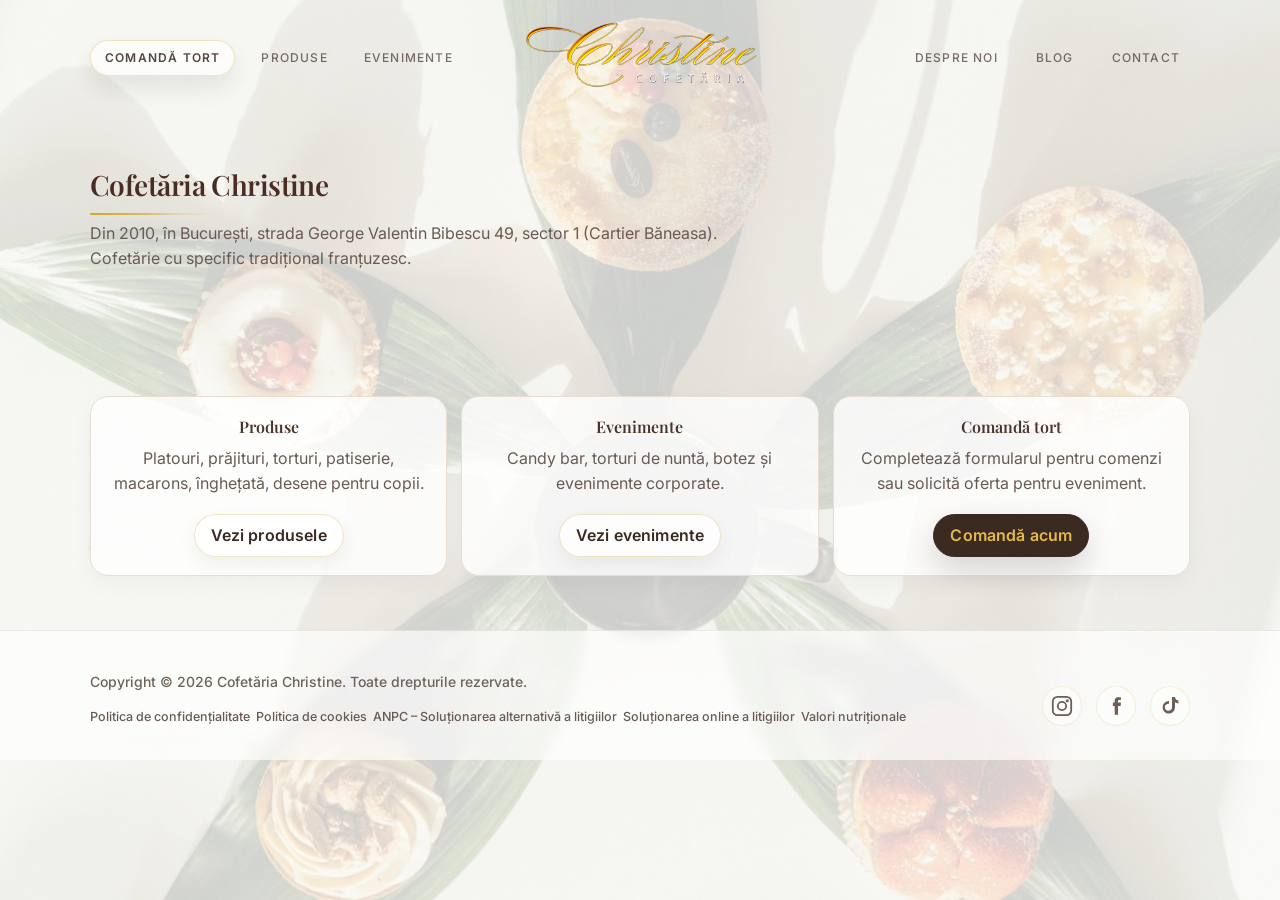
==== index.html @ abd038c8 "Initial commit" ====
<!doctype html>
<html lang="ro">

<head>
  <meta charset="utf-8" />
  <meta name="viewport" content="width=device-width,initial-scale=1" />
  <title>Evenimente — Cofetăria Christine</title>
  <meta name="description"
    content="Candy bar, tort nuntă și tort botez — Cofetăria Christine, București. Degustare, livrare și montaj." />

  <!-- Google Fonts -->
  <link rel="preconnect" href="https://fonts.googleapis.com">
  <link rel="preconnect" href="https://fonts.gstatic.com" crossorigin>
  <link
    href="https://fonts.googleapis.com/css2?family=Inter:wght@300;400;500;600&family=Playfair+Display:wght@500;600;700&display=swap"
    rel="stylesheet">

  <!-- CSS -->
  <link rel="stylesheet" href="style.css" />
  <link rel="stylesheet" href="premium-style.css" />
</head>

<body class="page-home">


  <header class="header">
    <div class="container header__inner header__inner--split">

      <!-- LEFT NAV (acum cu CTA) -->
      <nav class="nav nav--desktop nav--left" aria-label="Navigație principală stânga">
        <a class="nav__link nav__link--cta" href="comanda-tort.html">Comandă tort</a>
        <a class="nav__link" href="produse.html">Produse</a>
        <a class="nav__link" href="evenimente.html">Evenimente</a>
      </nav>

      <!-- LOGO -->
      <a class="brand brand--center" href="index.html" aria-label="Cofetăria Christine">
        <img class="brand__logo" src="assets/img/logo.png" alt="Cofetăria Christine" />
      </a>

      <!-- RIGHT NAV -->
      <nav class="nav nav--desktop nav--right" aria-label="Navigație secundară dreapta">
        <a class="nav__link" href="despre-noi.html">Despre noi</a>
        <a class="nav__link" href="blog.html">Blog</a>
        <a class="nav__link" href="contact.html">Contact</a>
      </nav>

      <!-- Hamburger (mobil) — păstrezi exact ca înainte -->
      <button class="menu-btn" type="button" aria-label="Deschide meniul" aria-controls="mobileMenu"
        aria-expanded="false">
        <span></span><span></span><span></span>
      </button>

    </div>

    <!-- NAV mobil (dropdown) — lasă-l EXACT cum îl ai acum -->
    <nav id="mobileMenu" class="nav-mobile" aria-label="Meniu mobil" hidden>
      <div class="container nav-mobile__inner">
        <a class="nav__link" href="index.html" aria-current="page">Home</a>
        <a class="nav__link" href="despre-noi.html">Despre noi</a>
        <a class="nav__link" href="produse.html">Produse</a>
        <a class="nav__link" href="evenimente.html">Evenimente</a>
        <a class="nav__link" href="blog.html">Blog</a>
        <a class="nav__link" href="contact.html">Contact</a>
        <a class="nav__link nav__link--cta" href="comanda-tort.html">Comandă tort</a>
      </div>
    </nav>
  </header>

  <main>


    <!-- HERO / INTRO -->
    <section class="section hero">
      <div class="container">
        <div class="section__head">
          <h1>Cofetăria Christine</h1>
          <p>
            Din 2010, în București, strada George Valentin Bibescu 49, sector 1 (Cartier Băneasa). <br>
            Cofetărie cu specific tradițional franțuzesc.
          </p>
        </div>
      </div>
    </section>

    <!-- 3 CARDURI PRINCIPALE -->
    <section class="section">
      <div class="container">

        <div class="grid home-cards">


          <!-- PRODUSE -->
          <article class="card" style="text-align:center;">
            <h3>Produse</h3>
            <p>Platouri, prăjituri, torturi, patiserie, macarons, înghețată, desene pentru copii.</p>
            <div class="card__cta">
              <a class="btn btn--ghost" href="produse.html">Vezi produsele</a>
            </div>
          </article>

          <!-- EVENIMENTE -->
          <article class="card" style="text-align:center;">
            <h3>Evenimente</h3>
            <p>Candy bar, torturi de nuntă, botez și evenimente corporate.</p>
            <div class="card__cta">
              <a class="btn btn--ghost" href="evenimente.html">Vezi evenimente</a>
            </div>
          </article>

          <!-- COMANDA TORT -->
          <article class="card" style="text-align:center;">
            <h3>Comandă tort</h3>
            <p>Completează formularul pentru comenzi sau solicită oferta pentru eveniment.</p>
            <div class="card__cta">
              <a class="btn btn--gold" href="comanda-tort.html">Comandă acum</a>

            </div>
          </article>

        </div>

      </div>
    </section>

  </main>


  <!-- FOOTER -->
  <footer class="footer--premium">
    <div class="container">
      <div class="footer__premium-inner">

        <div class="footer__left">
          <div class="footer__copyright">
            Copyright © <span id="year"></span> Cofetăria Christine. Toate drepturile rezervate.
          </div>

          <div class="footer__links">
            <a href="politica-confidentialitate.html">Politica de confidențialitate</a>

            <a href="politica-cookies.html">Politica de cookies</a>

            <a href="https://reclamatiisal.anpc.ro" target="_blank" rel="noopener">
              ANPC – Soluționarea alternativă a litigiilor
            </a>

            <a href="https://consumer-redress.ec.europa.eu/site-relocation_en" target="_blank" rel="noopener">
              Soluționarea online a litigiilor
            </a>

            <a href="https://jurnalnutritional.ro/restaurant/6406daed0e2ca49d1d1c0c90/" target="_blank" rel="noopener">
              Valori nutriționale
            </a>
          </div>
        </div>

        <!-- IMPORTANT: iconițele trebuie să fie AICI, ca frate al footer__left -->
        <div class="footer__right" aria-label="Social media">
          <a href="https://instagram.com/cofetariachristine" target="_blank" rel="noopener" data-tip="Instagram"
            aria-label="Instagram">
            <svg viewBox="0 0 24 24" fill="none" aria-hidden="true">
              <path
                d="M7.5 2.8h9A4.7 4.7 0 0 1 21.2 7.5v9A4.7 4.7 0 0 1 16.5 21.2h-9A4.7 4.7 0 0 1 2.8 16.5v-9A4.7 4.7 0 0 1 7.5 2.8Z"
                stroke="currentColor" stroke-width="1.8" />
              <path d="M12 16.2a4.2 4.2 0 1 0 0-8.4 4.2 4.2 0 0 0 0 8.4Z" stroke="currentColor" stroke-width="1.8" />
              <path d="M17.3 6.7h.01" stroke="currentColor" stroke-width="3" stroke-linecap="round" />
            </svg>
          </a>

          <a href="https://facebook.com/cofetariachristine" target="_blank" rel="noopener" data-tip="Facebook"
            aria-label="Facebook">
            <svg viewBox="0 0 24 24" fill="none" aria-hidden="true">
              <path
                d="M14 8.6V7.1c0-.9.6-1.1 1-1.1h1.9V3.2h-2.6c-2.9 0-3.6 2.2-3.6 3.6v1.8H8.9V12h1.8v8.8H14V12h2.6l.4-3.4H14Z"
                fill="currentColor" />
            </svg>
          </a>

          <a href="https://www.tiktok.com/@cofetaria_christine?_r=1&_t=ZN-942uora95oE" target="_blank" rel="noopener"
            data-tip="TikTok" aria-label="TikTok">
            <svg viewBox="0 0 24 24" fill="none" aria-hidden="true">
              <path
                d="M14 3v10.2a3.6 3.6 0 1 1-3-3.5V7.1a6.2 6.2 0 1 0 6 6.1V8.2c.9.7 2.1 1.2 3.4 1.3V6.6c-1.8-.2-3.2-1.6-3.4-3.6H14Z"
                fill="currentColor" />
            </svg>
          </a>
        </div>

      </div>
    </div>
  </footer>
  </main>

  <script>
    // year
    document.getElementById("year").textContent = new Date().getFullYear();

    // templates
    const templates = {
      default: "",
      aniversare: "Ora ridicării din magazin:\nMesaj pe tort:",
      nunta_botez:
        "Candy bar: da/nu\nTort: da/nu\nLocație:\nNumăr de persoane aproximativ:\nOra de începere:",
      corporate:
        "Doresc să fiu contactat telefonic pentru detaliile comenzii mele corporate sau evenimentului meu corporate.",
    };

    const tipEveniment = document.getElementById("tipEveniment");
    const sectiuneAniversare = document.getElementById("sectiuneAniversare");
    const mesajDetalii = document.getElementById("mesajDetalii");

    const tipTort = document.getElementById("tipTort");
    const nrPersoane = document.getElementById("nrPersoane");
    const platouOneBite = document.getElementById("platouOneBite");

    // inițial (gol)
    mesajDetalii.value = templates.default;

    function setRequiredForAniversare(isOn) {
      tipTort.required = isOn;
      nrPersoane.required = isOn;
      platouOneBite.required = isOn;

      if (!isOn) {
        tipTort.value = "";
        nrPersoane.value = "";
        platouOneBite.value = "";
      }
    }

    tipEveniment.addEventListener("change", function () {
      const val = this.value;

      // reset
      sectiuneAniversare.style.display = "none";
      setRequiredForAniversare(false);

      if (val === "Aniversare") {
        sectiuneAniversare.style.display = "block";
        setRequiredForAniversare(true);
        mesajDetalii.value = templates.aniversare;
      } else if (val === "Botez" || val === "Nuntă") {
        mesajDetalii.value = templates.nunta_botez;
      } else if (val === "Corporate") {
        mesajDetalii.value = templates.corporate;
      } else {
        mesajDetalii.value = templates.default;
      }
    });
  </script>
  <script>
    const btn = document.querySelector(".menu-btn");
    const menu = document.getElementById("mobileMenu");

    if (btn && menu) {
      btn.addEventListener("click", () => {
        const isOpen = !menu.hasAttribute("hidden");
        if (isOpen) {
          menu.setAttribute("hidden", "");
          btn.setAttribute("aria-expanded", "false");
        } else {
          menu.removeAttribute("hidden");
          btn.setAttribute("aria-expanded", "true");
        }
      });

      // închide meniul când dai click pe un link
      menu.addEventListener("click", (e) => {
        const link = e.target.closest("a");
        if (!link) return;
        menu.setAttribute("hidden", "");
        btn.setAttribute("aria-expanded", "false");
      });

      // ESC închide
      document.addEventListener("keydown", (e) => {
        if (e.key === "Escape") {
          menu.setAttribute("hidden", "");
          btn.setAttribute("aria-expanded", "false");
        }
      });
    }
  </script>
  <script>
    document.addEventListener("DOMContentLoaded", () => {
      const header = document.querySelector(".header");
      if (!header) return;

      const toggleHeader = () => {
        header.classList.toggle("header--scrolled", window.scrollY > 10);
      };

      toggleHeader(); // ca să se seteze corect și după refresh la mijlocul paginii
      window.addEventListener("scroll", toggleHeader, { passive: true });
    });
  </script>
</body>

</html>
---- style.css ----
/* =========================
   Cofetăria Christine — v2 (clean)
   Minimalist luxury (maro + auriu)
   ========================= */

/* =========================
   TOKENS
   ========================= */
:root {
  --bg: #fbf3e8;
  --surface: #ffffff;
  --alt: #f4eadc;

  --text: #3a241c;
  --body-text: #5b3a2f;
  --muted: #6a5a53;
  --line: #e8ddcf;

  --gold: #d2a525;

  --radius: 18px;
  --shadow: 0 12px 30px rgba(20, 20, 20, .06);

  --input-border: rgba(0, 0, 0, .12);
  --input-focus: rgba(210, 165, 37, .22);

  /* layout offsets (pentru sticky + ancore) */
  --header-offset: 84px;
  --subnav-offset: 60px;
}

/* =========================
   RESET / BASE
   ========================= */
* {
  box-sizing: border-box;
}

html,
body {
  margin: 0;
  padding: 0;
}

html {
  scroll-behavior: smooth;
}

body {
  font-family: ui-sans-serif, system-ui, -apple-system, Segoe UI, Roboto, Arial, sans-serif;
  background: var(--bg);
  color: var(--body-text);
  line-height: 1.55;
}

img {
  max-width: 100%;
  display: block;
}

.container {
  width: min(100% - 40px, 1100px);
  margin: 0 auto;
}

/* Titles */
h1,
h2,
h3 {
  font-weight: 700;
  color: var(--text);
}

/* Utility */
.is-hidden {
  display: none;
}

/* =========================
   HOME BACKGROUND (ONLY HOME)
   ========================= */
.page-home {
  position: relative;
  background: url("./assets/img/home-bg.jpg") center/cover fixed no-repeat;
}

.page-home::before {
  content: "";
  position: fixed;
  inset: 0;
  background: rgba(251, 250, 247, .82);
  z-index: 0;
  pointer-events: none;
}

/* ridicăm conținutul peste overlay */
.page-home>* {
  position: relative;
  z-index: 1;
}

/* =========================
   HEADER / NAV
   ========================= */
.header {
  position: sticky;
  top: 0;
  z-index: 60;
  background: rgba(251, 250, 247, .82);
  backdrop-filter: blur(10px);
  border-bottom: 1px solid var(--line);
  box-shadow: 0 6px 20px rgba(0, 0, 0, .04);
}

.header__inner {
  display: flex;
  align-items: center;
  justify-content: space-between;
  padding: 16px 0;
}

.brand__logo {
  height: 115px;
  width: auto;
}

.nav {
  display: flex;
  align-items: center;
  gap: 18px;
}

.nav__link {
  text-decoration: none;
  color: var(--text);
  font-weight: 600;
  font-size: 14px;
  letter-spacing: .2px;
  opacity: .86;
}

.nav__link:hover {
  opacity: 1;
}

.nav__link--cta {
  padding: 10px 14px;
  border: 1px solid var(--line);
  border-radius: 999px;
  background: var(--surface);
  box-shadow: 0 6px 18px rgba(20, 20, 20, .05);
}

/* =========================
   BUTTONS
   ========================= */
.btn {
  display: inline-block;
  padding: 12px 16px;
  border-radius: 999px;
  background: var(--text);
  color: #fff;
  text-decoration: none;
  font-weight: 700;
  border: 1px solid var(--text);
  cursor: pointer;
  transition: transform .2s ease, background .2s ease, border-color .2s ease, color .2s ease;
}

.btn:hover {
  transform: translateY(-2px);
  background: #1f110c;
  border-color: #1f110c;
}

.btn--ghost {
  background: transparent;
  color: var(--text);
  border: 1px solid var(--line);
}

.btn--ghost:hover {
  background: var(--text);
  color: #fff;
  border-color: var(--text);
  transform: translateY(-2px);
}

.btn--small {
  padding: 8px 14px;
  font-size: 13px;
  font-weight: 750;
}

/* CTA premium: maro + text auriu */
.btn--gold {
  color: var(--gold);
}

.btn--gold:hover {
  color: var(--gold);
}

/* =========================
   HERO (Homepage)
   ========================= */
.hero {
  padding: 64px 0 36px;
}

.hero__inner {
  display: grid;
  grid-template-columns: 1.2fr .8fr;
  gap: 26px;
  align-items: start;
}

.eyebrow {
  margin: 0 0 10px;
  font-size: 12px;
  letter-spacing: .18em;
  text-transform: uppercase;
  color: var(--muted);
}

.hero h1 {
  margin: 0 0 10px;
  font-size: 44px;
  line-height: 1.1;
  letter-spacing: -.02em;
}

.lead {
  margin: 0 0 18px;
  color: var(--muted);
  max-width: 62ch;
}

.actions {
  display: flex;
  gap: 12px;
  flex-wrap: wrap;
  margin: 14px 0 18px;
}

.trust {
  margin: 0;
  padding-left: 18px;
  color: var(--muted);
  font-size: 14px;
}

.hero__media {
  display: flex;
  justify-content: end;
}

.media-card {
  width: 100%;
  max-width: 360px;
  background: var(--surface);
  border: 1px solid var(--line);
  border-radius: var(--radius);
  padding: 18px;
  box-shadow: var(--shadow);
}

.media-card__tag {
  display: inline-block;
  padding: 6px 10px;
  border-radius: 999px;
  border: 1px solid var(--line);
  color: var(--gold);
  font-weight: 700;
  font-size: 12px;
  margin-bottom: 14px;
}

.media-card__title {
  font-weight: 800;
  font-size: 18px;
  margin-bottom: 6px;
  color: var(--text);
}

.media-card__subtitle {
  color: var(--muted);
  font-size: 14px;
}

/* =========================
   SECTIONS
   ========================= */
.section {
  padding: 54px 0;
}

.section--alt {
  background: var(--alt);
  border-top: 1px solid var(--line);
  border-bottom: 1px solid var(--line);
}

.section__head h1,
.section__head h2 {
  margin: 0 0 6px;
  font-size: 28px;
  letter-spacing: -.01em;
  position: relative;
  display: inline-block;
  padding-bottom: 14px;
}

.section__head h1::after,
.section__head h2::after {
  content: "";
  position: absolute;
  left: 0;
  bottom: 0;
  width: 120px;
  height: 2px;
  background: linear-gradient(90deg,
      var(--gold) 0%,
      rgba(210, 165, 37, .7) 40%,
      rgba(210, 165, 37, .25) 70%,
      rgba(210, 165, 37, 0) 100%);
  border-radius: 2px;
}

.section__head p {
  margin: 0 0 18px;
  color: var(--muted);
}

/* =========================
   GRID / CARDS (generic)
   ========================= */
.grid {
  display: grid;
  grid-template-columns: repeat(3, 1fr);
  gap: 14px;
}

.card {
  background: var(--surface);
  border: 1px solid var(--line);
  border-radius: var(--radius);
  padding: 18px;
  box-shadow: 0 8px 22px rgba(20, 20, 20, .04);
}

.card h3 {
  margin: 0 0 6px;
  font-size: 16px;
  color: var(--text);
}

.card p {
  margin: 0;
  color: var(--muted);
}

.split {
  display: grid;
  grid-template-columns: 1fr 1fr;
  gap: 14px;
}

.panel {
  background: var(--surface);
  border: 1px solid var(--line);
  border-radius: var(--radius);
  padding: 18px;
  box-shadow: 0 8px 22px rgba(20, 20, 20, .04);
}

.panel h3 {
  margin: 0 0 6px;
  color: var(--text);
}

.panel p {
  margin: 0;
  color: var(--muted);
}

/* =========================
   FORM (compact luxury)
   ========================= */
.form {
  background: var(--surface);
  border: 1px solid var(--line);
  border-radius: var(--radius);
  padding: 18px;
  box-shadow: var(--shadow);
  max-width: 760px;
  display: flex;
  flex-direction: column;
  gap: 16px;
}

.form-card .form {
  background: transparent;
  border: 0;
  box-shadow: none;
  padding: 0;
  max-width: none;
}

.form__row {
  display: grid;
  grid-template-columns: 1fr 1fr;
  gap: 18px;
}

.field {
  display: flex;
  flex-direction: column;
  gap: 8px;
  font-weight: 650;
  font-size: 14px;
  color: var(--text);
  letter-spacing: .2px;
}

input,
select,
textarea,
option,
button {
  font-weight: 400;
}

input,
select {
  width: 100%;
  height: 36px;
  padding: 0 12px;
  border-radius: 10px;
  border: 1px solid var(--input-border);
  background: #fff;
  font-size: 14px;
  outline: none;
  color: var(--text);
  appearance: none;
  -webkit-appearance: none;
  transition: border-color .18s ease, box-shadow .18s ease, transform .18s ease;
}

input[type="date"] {
  color: var(--text);
}

input[type="date"]:invalid {
  color: rgba(58, 36, 28, .45);
}

textarea {
  width: 100%;
  padding: 14px;
  border-radius: 14px;
  border: 1px solid var(--input-border);
  background: #fff;
  color: var(--text);
  font-size: 15px;
  outline: none;
  min-height: 140px;
  resize: vertical;
  transition: border-color .18s ease, box-shadow .18s ease;
}

input::placeholder,
textarea::placeholder {
  color: rgba(58, 36, 28, .35);
}

input:hover,
select:hover,
textarea:hover {
  border-color: rgba(210, 165, 37, .45);
}

input:focus,
select:focus,
textarea:focus {
  border-color: var(--gold);
  box-shadow: 0 0 0 4px var(--input-focus);
}

input:focus,
select:focus {
  transform: translateY(-1px);
}

.note {
  margin: 2px 0 0;
  color: var(--muted);
  font-size: 13px;
}

/* OneBite note spacer */
.field__label-spacer {
  display: block;
  height: 20px;
}

.field--note small {
  margin-top: 0;
  font-weight: 450;
  font-size: 13px;
  color: var(--muted);
  line-height: 1.3;
}

/* =========================
   BLOG
   ========================= */
.blog-grid {
  display: grid;
  grid-template-columns: repeat(3, 1fr);
  gap: 14px;
}

.blog-card {
  background: var(--surface);
  border: 1px solid var(--line);
  border-radius: var(--radius);
  box-shadow: 0 8px 22px rgba(20, 20, 20, .04);
  overflow: hidden;
}

.blog-card__link {
  display: block;
  padding: 18px;
  text-decoration: none;
  color: inherit;
}

.blog-card__meta {
  margin: 0 0 10px;
  font-size: 12px;
  letter-spacing: .12em;
  text-transform: uppercase;
  color: var(--muted);
}

.blog-card__title {
  margin: 0 0 8px;
  font-size: 18px;
  letter-spacing: -.01em;
  color: var(--text);
}

.blog-card__excerpt {
  margin: 0 0 14px;
  color: var(--muted);
}

.blog-card__read {
  font-weight: 800;
  color: var(--text);
}

.backlink {
  display: inline-block;
  margin-bottom: 14px;
  text-decoration: none;
  color: var(--muted);
}

.post {
  background: var(--surface);
  border: 1px solid var(--line);
  border-radius: var(--radius);
  padding: 22px;
  box-shadow: var(--shadow);
  max-width: 820px;
}

.post__meta {
  margin: 0 0 10px;
  font-size: 12px;
  letter-spacing: .12em;
  text-transform: uppercase;
  color: var(--muted);
}

.post__title {
  margin: 0 0 10px;
  font-size: 36px;
  letter-spacing: -.02em;
  color: var(--text);
}

.post__lead {
  margin: 0 0 18px;
  color: var(--muted);
  font-size: 18px;
}

.post h2 {
  margin: 22px 0 8px;
  font-size: 20px;
  color: var(--text);
}

.post p {
  margin: 0 0 12px;
  color: var(--muted);
}

.post__cta {
  margin-top: 22px;
  padding: 18px;
  border-radius: 16px;
  background: var(--alt);
  border: 1px solid var(--line);
}

/* =========================
   DESPRE NOI (poză + text)
   ========================= */
.post--about {
  padding: 22px;
}

.about-grid {
  display: grid;
  grid-template-columns: 1.2fr .8fr;
  gap: 22px;
  align-items: start;
}

.about-text p {
  margin: 0 0 12px;
}

.about-photo {
  margin: 0;
  position: sticky;
  top: 110px;
}

.about-photo img {
  width: 100%;
  border-radius: var(--radius);
  border: 1px solid var(--line);
  box-shadow: var(--shadow);
}

.about-photo figcaption {
  margin-top: 10px;
  font-size: 13px;
  color: var(--muted);
  font-style: italic;
}

/* =========================
   CONTACT (scoped)
   ========================= */
/* Hero compact pentru pagini interioare (Contact, Blog, Despre) */
.inner-hero {
  padding: 32px 0 18px;
}

.inner-hero .section__head p {
  margin-bottom: 14px;
}

.inner-hero+.section {
  padding-top: 18px;
}

/* Contact hero: mai compact */
.contact-hero {
  padding: 18px 0 10px;
}

.contact-hero h1 {
  font-size: 30px;
  margin: 0 0 8px;
}

.contact-hero+.section {
  padding-top: 16px;
}

/* Carduri contact: linkuri ca text normal, fără albastru */
.contact-grid {
  align-items: stretch;
}

.contact-grid .card {
  height: 100%;
  display: flex;
  flex-direction: column;
}

.contact-grid .card h3 {
  margin: 0 0 10px;
}

.contact-grid .card p {
  margin: 0;
  color: var(--muted);
  font-weight: 400;
  line-height: 1.6;
}

.contact-grid .card a {
  color: var(--muted);
  text-decoration: none;
  font-weight: 400;
}

.contact-grid .card a:hover {
  color: var(--text);
}

/* Linkuri inline elegante (telefon / whatsapp în text) */
a.link-inline {
  color: var(--text);
  text-decoration: none;
  font-weight: 600;
  border-bottom: 1px solid rgba(210, 165, 37, .35);
  transition: all .2s ease;
}

a.link-inline:hover {
  color: var(--gold);
  border-bottom-color: var(--gold);
}

/* Butoane Google Maps / Waze (chip-uri) */
.address-actions {
  margin-top: 14px;
  display: flex;
  gap: 10px;
  flex-wrap: wrap;
}

.address-actions .btn {
  background: transparent;
  color: var(--text);
  border: 1px solid var(--line);
  box-shadow: 0 6px 18px rgba(20, 20, 20, .05);
}

.address-actions .btn:hover {
  background: var(--text);
  color: #fff;
  border-color: var(--text);
}

.address-actions .btn--small {
  padding: 8px 14px;
  font-size: 13px;
  border-radius: 999px;
}

/* împinge butoanele jos în card (simetrie) */
.contact-grid .card .address-actions {
  margin-top: auto;
}

/* Social media centered */
.contact-social {
  display: flex;
  justify-content: center;
  align-items: center;
  gap: 32px;
  margin-top: 28px;
  padding: 10px 0 6px;
}

.contact-social a {
  width: 68px;
  height: 68px;
  display: flex;
  align-items: center;
  justify-content: center;
  border-radius: 50%;
  border: 1px solid var(--line);
  background: var(--surface);
  color: var(--muted);
  transition: all .25s ease;
}

.contact-social a:hover {
  background: rgba(74, 45, 34, .85);
  border-color: #4a2d22;
  color: #fff;
  transform: translateY(-3px);
  box-shadow: 0 8px 18px rgba(0, 0, 0, .06);
}

.contact-social svg {
  width: 32px;
  height: 32px;
}

/* =========================
   FOOTER (premium + tooltip)
   ========================= */
.footer--premium {
  border-top: 1px solid var(--line);
  padding: 22px 0;
  background: var(--surface);
}

.footer__premium-inner {
  display: flex;
  justify-content: space-between;
  align-items: flex-start;
  /* schimbăm din center */
  gap: 30px;
}

.footer__left {
  font-size: 13px;
  font-weight: 500;
  color: var(--body-text);
  line-height: 1.4;
}

.footer__left {
  display: flex;
  flex-direction: column;
}

.footer__links {
  margin-top: 6px;
}

.footer__right {
  display: flex;
  justify-content: flex-end;
  align-items: center;
  gap: 18px;
}

.footer__right a {
  width: 24px;
  height: 24px;
  display: inline-flex;
  align-items: center;
  justify-content: center;
  color: var(--text);
  opacity: .75;
  transition: transform .2s ease, opacity .2s ease, color .2s ease;
  position: relative;
}

.footer__right a:hover {
  color: var(--gold);
  opacity: 1;
  transform: translateY(-2px);
}

.footer__right a svg {
  width: 24px;
  height: 24px;
  display: block;
}

/* Tooltip */
.footer__right a::after {
  content: attr(data-tip);
  position: absolute;
  left: 50%;
  bottom: calc(100% + 10px);
  transform: translateX(-50%) translateY(6px);
  background: rgba(20, 20, 20, .92);
  color: #fff;
  font-size: 12px;
  font-weight: 650;
  letter-spacing: .2px;
  padding: 6px 10px;
  border-radius: 999px;
  white-space: nowrap;
  opacity: 0;
  pointer-events: none;
  transition: opacity .18s ease, transform .18s ease;
  z-index: 9999;
}

.footer__right a::before {
  content: "";
  position: absolute;
  left: 50%;
  bottom: calc(100% + 4px);
  width: 8px;
  height: 8px;
  background: rgba(20, 20, 20, .92);
  transform: translateX(-50%) translateY(6px) rotate(45deg);
  opacity: 0;
  pointer-events: none;
  transition: opacity .18s ease, transform .18s ease;
  z-index: 9999;
}

.footer__right a:hover::after,
.footer__right a:hover::before {
  opacity: 1;
  transform: translateX(-50%) translateY(0);
}

/* =========================
   HOME: Premium cards
   ========================= */
.home-cards .card {
  position: relative;
  text-align: center;
  transition: transform .22s ease, box-shadow .22s ease, border-color .22s ease;
}

.home-cards .card:hover {
  transform: translateY(-6px);
  box-shadow: 0 16px 36px rgba(20, 20, 20, .10);
  border-color: rgba(210, 165, 37, .35);
}

/* chenar auriu foarte fin (inner) */
.home-cards .card::after {
  content: "";
  position: absolute;
  inset: 10px;
  border-radius: calc(var(--radius) - 10px);
  border: 1px solid rgba(210, 165, 37, .18);
  opacity: 0;
  pointer-events: none;
  transition: opacity .22s ease;
}

.home-cards .card:hover::after {
  opacity: 1;
}

.home-cards .card .card__cta {
  margin-top: 18px;
}

/* =========================
   Global CTA – elegant (buttons only)
   ========================= */
.cta-section {
  padding-top: 34px;
  padding-bottom: 40px;
}

.cta-card {
  background: rgba(255, 255, 255, .55);
  backdrop-filter: blur(6px);
  border: 1px solid rgba(210, 165, 37, .16);
  border-radius: 28px;
  padding: 24px 22px;
  box-shadow: 0 18px 44px rgba(20, 20, 20, .05);
}

.cta-actions {
  justify-content: center;
  gap: 14px;
  margin: 0;
}

/* =========================
   PRODUSE: chips + sticky subnav + cards
   ========================= */

/* IMPORTANT: ca ancorele să nu intre sub header/subnav */
.page-produse .category {
  scroll-margin-top: calc(var(--header-offset) + var(--subnav-offset) + 16px);
}

/* HERO compact pentru pagini cu chips (Produse / Evenimente) */
.page-produse .section:first-of-type,
.page-evenimente .section:first-of-type {
  padding: 28px 0 14px;
}

/* Sticky subnav (bara de chips) */
.products-subnav {
  position: sticky;
  top: var(--header-offset);
  z-index: 55;
  background: rgba(251, 250, 247, .92);
  backdrop-filter: blur(8px);
  -webkit-backdrop-filter: blur(8px);
  border-top: 1px solid rgba(0, 0, 0, .06);
  border-bottom: 1px solid rgba(0, 0, 0, .06);
}

.products-subnav__inner {
  padding: 10px 0;
}

/* Meniu categorii (chips) */
.category-nav {
  display: flex;
  gap: 10px;
  margin-top: 0;
  overflow-x: auto;
  -webkit-overflow-scrolling: touch;
  scrollbar-width: none;
  padding-bottom: 2px;
}

.category-nav::-webkit-scrollbar {
  display: none;
}

.chip {
  display: inline-flex;
  align-items: center;
  gap: 8px;
  padding: 9px 12px;
  border-radius: 999px;
  border: 1px solid var(--line);
  background: rgba(255, 255, 255, .6);
  color: var(--text);
  text-decoration: none;
  font-weight: 700;
  font-size: 13px;
  opacity: .92;
  transition: transform .18s ease, border-color .18s ease, opacity .18s ease;
  white-space: nowrap;
}

.chip:hover {
  transform: translateY(-2px);
  border-color: rgba(210, 165, 37, .35);
  opacity: 1;
}

.chip.is-active {
  outline: 2px solid rgba(210, 162, 37, .55);
  outline-offset: 2px;
}

/* Secțiune categorie */
.category {
  padding: 44px 0;
}

.category+.category {
  border-top: 1px solid var(--line);
}

.category__head h2 {
  margin: 0 0 6px;
  font-size: 24px;
  letter-spacing: -.01em;
}

.category__head p {
  margin: 0 0 16px;
  color: var(--muted);
}

/* Grid produse */
.products-grid {
  display: grid;
  grid-template-columns: repeat(3, 1fr);
  gap: 14px;
}

/* Card produs */
.product-card {
  background: var(--surface);
  border: 1px solid var(--line);
  border-radius: var(--radius);
  overflow: hidden;
  box-shadow: 0 10px 26px rgba(20, 20, 20, .04);
  transition: transform .22s ease, box-shadow .22s ease, border-color .22s ease;
}

.product-card:hover {
  transform: translateY(-5px);
  box-shadow: 0 16px 36px rgba(20, 20, 20, .08);
  border-color: rgba(210, 165, 37, .28);
}

.product-card__media {
  aspect-ratio: 4 / 3;
  background: #fff;
  border-bottom: 1px solid var(--line);
  display: block;
}

.product-card__media img {
  width: 100%;
  height: 100%;
  object-fit: cover;
}

.product-card__body {
  padding: 16px;
}

.product-card__title {
  margin: 0 0 6px;
  font-size: 16px;
  color: var(--text);
  font-weight: 800;
}

.product-card__desc {
  margin: 0 0 12px;
  color: var(--muted);
  font-size: 14px;
  line-height: 1.5;
}

.product-card__meta {
  display: flex;
  justify-content: space-between;
  align-items: center;
  gap: 10px;
}

.price {
  font-weight: 900;
  color: var(--text);
}

.badge {
  display: inline-flex;
  padding: 6px 10px;
  border-radius: 999px;
  border: 1px solid var(--line);
  color: var(--gold);
  font-weight: 800;
  font-size: 12px;
  background: rgba(255, 255, 255, .6);
}

/* Buton comandă (auriu outline) */
.product-card .btn--order {
  background: transparent;
  color: var(--gold);
  border: 1px solid rgba(210, 165, 37, .35);
  font-weight: 800;
  transition: all .18s ease;
}

.product-card .btn--order:hover {
  background: rgba(210, 165, 37, .08);
  border-color: var(--gold);
  color: var(--gold);
  transform: translateY(-2px);
}

/* =========================
   Mobile hamburger menu
   ========================= */
.menu-btn {
  display: none;
  width: 44px;
  height: 44px;
  border-radius: 12px;
  border: 1px solid var(--line);
  background: rgba(255, 255, 255, .65);
  box-shadow: 0 8px 20px rgba(20, 20, 20, .04);
  cursor: pointer;
  align-items: center;
  justify-content: center;
  gap: 5px;
  padding: 10px;
}

.menu-btn span {
  display: block;
  width: 20px;
  height: 2px;
  background: var(--text);
  border-radius: 2px;
}

/* dropdown mobil */
.nav-mobile {
  border-top: 1px solid var(--line);
  background: rgba(251, 250, 247, .92);
  backdrop-filter: blur(10px);
}

.nav-mobile__inner {
  padding: 12px 0 16px;
  display: flex;
  flex-direction: column;
  gap: 10px;
}

.nav-mobile .nav__link {
  padding: 10px 12px;
  border-radius: 12px;
  border: 1px solid transparent;
}

.nav-mobile .nav__link:hover {
  border-color: rgba(210, 165, 37, .25);
}

/* =========================
   RESPONSIVE
   ========================= */
@media (max-width: 900px) {
  .hero__inner {
    grid-template-columns: 1fr;
  }

  .hero h1 {
    font-size: 36px;
  }

  .grid {
    grid-template-columns: 1fr;
  }

  .split {
    grid-template-columns: 1fr;
  }

  .blog-grid {
    grid-template-columns: 1fr;
  }

  .post__title {
    font-size: 28px;
  }

  .about-grid {
    grid-template-columns: 1fr;
  }

  .about-photo {
    position: static;
  }

  /* produse */
  .products-grid {
    grid-template-columns: 1fr;
  }

  /* nav */
  .nav--desktop {
    display: none;
  }

  .menu-btn {
    display: inline-flex;
  }

  .brand__logo {
    height: 72px;
  }

  .header__inner {
    padding: 10px 0;
  }

  :root {
    --header-offset: 72px;
    --subnav-offset: 56px;
  }
}

@media (max-width: 768px) {
  .form__row {
    grid-template-columns: 1fr;
    gap: 14px;
  }

  .footer__premium-inner {
    flex-direction: column;
    gap: 14px;
    text-align: center;
  }

  .footer__right {
    justify-content: center;
  }

  /* pe mobil nu afișăm tooltip */
  .footer__right a::after,
  .footer__right a::before {
    display: none;
  }

  .cta-card {
    padding: 18px 16px;
    border-radius: 22px;
  }
}

/* =========================
   PRODUSE – submeniu sticky (responsive)
   ========================= */

/* Desktop */
.page-produse .category-nav {
  position: sticky;
  top: 84px;
  /* înălțimea header-ului pe desktop */
  z-index: 20;
}

/* Ancorele să nu intre sub header + submeniu */
.page-produse .category {
  scroll-margin-top: 160px;
}

/* Mobile */
@media (max-width: 900px) {
  .page-produse .category-nav {
    top: 72px;
    /* header mai mic pe mobil */
  }

  .page-produse .category {
    scroll-margin-top: 140px;
  }
}

/* erori sub câmp */
.field-error {
  display: block;
  min-height: 16px;
  margin-top: 4px;
  font-size: 12.5px;
  color: #b42318;
}

/* modal popup */
.modal {
  position: fixed;
  inset: 0;
  display: none;
  z-index: 9999;
}

.modal.is-open {
  display: block;
}

.modal__backdrop {
  position: absolute;
  inset: 0;
  background: rgba(0, 0, 0, .35);
}

.modal__card {
  position: relative;
  width: min(92vw, 520px);
  margin: 18vh auto 0;
  background: var(--surface);
  border: 1px solid var(--line);
  border-radius: var(--radius);
  padding: 18px;
  box-shadow: var(--shadow);
}

.modal__title {
  margin: 0 0 8px;
  color: var(--text);
}

.modal__text {
  margin: 0 0 14px;
  color: var(--muted);
}

/* FIX FINAL: Contact – Google Maps/Waze hover cu text ALB */
.contact-grid .address-actions a.btn:hover,
.contact-grid .address-actions button.btn:hover {
  background: var(--text) !important;
  border-color: var(--text) !important;
  color: #fff !important;
}

/* dacă există icon/text în interior care își păstrează culoarea */
.contact-grid .address-actions a.btn:hover *,
.contact-grid .address-actions button.btn:hover * {
  color: #fff !important;
}

/* Buton ofertă nuntă – stil elegant */
.btn--nunta {
  background: transparent;
  color: var(--text);
  border: 1px solid var(--text);
}

.btn--nunta:hover {
  background: var(--text);
  border-color: var(--text);
  color: #ffffff;
}

/* Buton ofertă botez – stil identic cu nunta */
.btn--botez {
  background: transparent;
  color: var(--text);
  border: 1px solid var(--text);
}

.btn--botez:hover {
  background: var(--text);
  border-color: var(--text);
  color: #ffffff;
}

/* Footer legal links */
.footer__copyright {
  margin-bottom: 8px;
}

.footer__links {
  display: flex;
  flex-wrap: wrap;
  gap: 8px;
  font-size: 13px;
  color: var(--muted);
}

.footer__links a {
  color: var(--muted);
  text-decoration: none;
  transition: color 0.2s ease;
}

.footer__links a:hover {
  color: var(--gold);
}

.footer__links span {
  color: var(--line);
}

/* FOOTER: stânga text + linkuri, dreapta social (FIX sigur) */
.footer--premium .footer__premium-inner {
  display: flex !important;
  justify-content: space-between !important;
  align-items: flex-start !important;
}

.footer--premium .footer__left {
  text-align: left !important;
}

.footer--premium .footer__right {
  margin-left: auto !important;
  justify-content: flex-end !important;
  align-self: flex-end !important;
  /* coboară iconițele să fie pe rândul 2 */
}

.form-gdpr {
  margin-top: 14px;
  font-size: 13px;
  color: var(--muted);
  line-height: 1.5;
}

/* Buton Catalog PDF – stil Christine */
.btn--catalog {
  background: transparent;
  color: var(--text);
  border: 1px solid var(--text);
  font-weight: 700;
  transition: all .25s ease;
}

.btn--catalog:hover {
  background: var(--text);
  border-color: var(--text);
  color: #ffffff;
  transform: translateY(-2px);
}
---- premium-style.css ----
/* ==========================================================
   Cofetăria Christine — premium-style.css (CURAT)
   Premium modern 2026 + romantic elegant (Playfair + Inter)
   ========================================================== */

/* ========== TOKENS / VARIABLES ========== */
:root {
    /* Surfaces & stroke */
    --surface: rgba(255, 255, 255, 0.78);
    --surface-2: rgba(255, 255, 255, 0.58);
    --stroke: rgba(28, 16, 10, 0.08);
    --stroke-strong: rgba(28, 16, 10, 0.12);

    /* Shadows & radius */
    --shadow: 0 12px 34px rgba(16, 10, 6, 0.07);
    --shadow-soft: 0 8px 22px rgba(16, 10, 6, 0.06);
    --radius-lg: 22px;
    --radius: 18px;
    --radius-sm: 14px;

    /* Header */
    --header-surface: rgba(251, 250, 247, 0.72);
    --header-stroke: rgba(60, 40, 28, 0.10);
    --header-shadow: 0 10px 30px rgba(16, 10, 6, 0.08);

    /* Brand colors */
    --nav-text: #3b2a22;
    --nav-muted: rgba(59, 42, 34, 0.78);

    /* Gold accents */
    --gold-soft: rgba(210, 162, 37, 0.32);
    --gold-strong: rgba(210, 162, 37, 0.55);

    /* Typography */
    --desc-color: #6f6258;

    /* Media sizes */
    --card-img-h: 260px;
    --card-img-h-mobile: 260px;
}

/* ========== TYPOGRAPHY ========== */
body {
    font-family: "Inter", sans-serif;
}

h1,
h2,
h3 {
    font-family: "Playfair Display", serif;
    font-weight: 600;
}

/* ========== CATEGORY / SECTION ========== */
.category {
    padding: clamp(28px, 4vw, 52px) 0;
}

.category .container {
    border: 0 !important;
    /* dacă exista un border vechi */
}

.category__head {
    /* NU centrat: păstrăm natural și stabil */
    max-width: none !important;
    margin: 0 0 18px !important;
    text-align: left !important;
}

.category__head h2 {
    letter-spacing: -0.02em;
    line-height: 1.15;
    margin-bottom: 10px;
}

.category__head p {
    opacity: 0.88;
    line-height: 1.6;
}

/* Info important (buton PDF etc.) */
.info-important {
    display: flex;
    justify-content: flex-start;
    margin: 14px 0 22px;
}

.info-important .btn {
    margin: 0;
}

/* ========== PRODUCTS GRID ========== */
.products-grid {
    gap: 18px !important;
}

/* ========== PRODUCT CARD (premium + aliniere perfectă) ========== */
.product-card {
    border: 0 !important;
    background: var(--surface);
    border-radius: var(--radius-lg);
    box-shadow: var(--shadow);
    overflow: hidden;

    display: flex;
    flex-direction: column;
    height: 100%;

    transform: translateY(0);
    will-change: transform;
    transition: transform .18s ease, box-shadow .18s ease, filter .18s ease;
}

.product-card:hover {
    transform: translateY(-3px);
    box-shadow: 0 16px 42px rgba(16, 10, 6, 0.10);
}

/* Media (poze uniforme) */
.product-card__media {
    border-bottom: 1px solid var(--stroke);
    background: rgba(0, 0, 0, 0.02);
}

.product-card__media img {
    display: block;
    width: 100%;
    height: var(--card-img-h);
    object-fit: cover;
    object-position: center;
    transform: scale(1);
    transition: transform .25s ease;
}

.product-card:hover .product-card__media img {
    transform: scale(1.02);
}

/* Body: împinge meta jos, indiferent de lungimea descrierii */
.product-card__body {
    padding: 16px 16px 14px;
    display: flex;
    flex-direction: column;
    flex: 1;
}

.product-card__title {
    font-family: "Playfair Display", serif;
    font-weight: 600;
    font-size: 22px;
    color: var(--nav-text);
    letter-spacing: -0.01em;
    margin: 0 0 6px;
}

.product-card__desc {
    font-family: "Inter", sans-serif;
    font-weight: 300;
    font-size: 15.5px;
    line-height: 1.7;
    color: var(--desc-color);
    letter-spacing: 0;

    margin: 0 0 12px;
    opacity: 1;
    /* folosim culoarea, nu opacitate generică */
}

/* Meta: stă jos mereu */
.product-card__meta {
    margin-top: auto;

    display: flex;
    align-items: center;
    justify-content: space-between;
    gap: 12px;

    padding-top: 10px;
    border-top: 1px solid var(--stroke);
}

.price {
    font-weight: 600;
    font-size: 18px;
    letter-spacing: -0.01em;
}

/* Badge: pill modern */
.badge {
    border: 1px solid rgba(210, 162, 37, 0.22) !important;
    background: rgba(255, 255, 255, 0.55);
    border-radius: 999px;
    padding: 6px 10px;
    font-size: 12px;
    line-height: 1;
    white-space: nowrap;
    opacity: 0.85;
}

/* Mobile */
@media (max-width: 640px) {
    .product-card {
        border-radius: var(--radius);
    }

    .product-card__media img {
        height: var(--card-img-h-mobile);
    }
}

/* ========== BUTTONS — same film ========== */
.btn {
    font-family: "Inter", sans-serif;
    font-weight: 600;
    letter-spacing: 0.01em;
    border-radius: 999px;
    line-height: 1.1;
    transition: transform .18s ease, box-shadow .18s ease, background-color .18s ease, border-color .18s ease, color .18s ease;
}

.btn--small {
    padding: 10px 16px;
    font-size: 14px;
}

.btn--ghost {
    background: rgba(255, 255, 255, 0.62);
    border: 1px solid rgba(210, 162, 37, 0.28);
    box-shadow: none;
}

.btn--ghost:hover {
    background: rgba(255, 255, 255, 0.78);
    border-color: rgba(210, 162, 37, 0.42);
    transform: translateY(-2px);
    box-shadow: 0 14px 28px rgba(16, 10, 6, 0.10);
}

.btn--order {
    font-weight: 700;
}

.btn--info {
    color: #4a2d22;
}

.btn:focus-visible {
    outline: none;
    box-shadow: 0 0 0 4px rgba(210, 162, 37, 0.18);
}

/* ========== HEADER — premium modern 2026 ========== */
.header {
    position: sticky;
    top: 0;
    z-index: 1000;

    background: var(--header-surface);
    backdrop-filter: blur(10px);
    -webkit-backdrop-filter: blur(10px);

    border-bottom: 1px solid var(--header-stroke);
    box-shadow: var(--header-shadow);
}

.header__inner {
    display: flex;
    align-items: center;
    justify-content: space-between;
    gap: 18px;
    padding: 18px 0;
}

.brand {
    display: inline-flex;
    align-items: center;
    gap: 10px;
}

.brand__logo {
    height: 105px;
    /* mai mare, dar încă elegant */
    width: auto;
    display: block;
}

/* Desktop nav */
.nav--desktop {
    display: flex;
    align-items: center;
    gap: 14px;
}

.nav__link {
    position: relative;
    color: var(--nav-muted);
    text-decoration: none;
    font-weight: 500;
    padding: 10px 10px;
    border-radius: 999px;
    transition: color .18s ease, background-color .18s ease, transform .18s ease;
}

.nav__link:hover {
    color: var(--nav-text);
    background: rgba(255, 255, 255, 0.45);
}

.nav__link::after {
    content: "";
    position: absolute;
    left: 12px;
    right: 12px;
    bottom: 6px;
    height: 1px;
    background: linear-gradient(90deg, transparent, var(--gold-strong), transparent);
    opacity: 0;
    transform: translateY(2px);
    transition: opacity .18s ease, transform .18s ease;
}

.nav__link:hover::after {
    opacity: 1;
    transform: translateY(0);
}

/* CTA */
.nav__link--cta {
    color: var(--nav-text);
    background: rgba(255, 255, 255, 0.75);
    border: 1px solid var(--gold-soft);
    box-shadow: 0 10px 22px rgba(16, 10, 6, 0.08);
    font-weight: 600;
}

.nav__link--cta:hover {
    background: rgba(255, 255, 255, 0.90);
    border-color: var(--gold-strong);
    transform: translateY(-1px);
}

/* Focus */
.nav__link:focus-visible,
.menu-btn:focus-visible {
    outline: none;
    box-shadow: 0 0 0 4px rgba(210, 162, 37, 0.18);
    border-radius: 999px;
}

/* Hamburger */
.menu-btn {
    width: 44px;
    height: 44px;
    border-radius: 999px;
    border: 1px solid rgba(60, 40, 28, 0.10);
    background: rgba(255, 255, 255, 0.60);
    display: none;
    /* activăm pe mobil */
    align-items: center;
    justify-content: center;
    gap: 5px;
    padding: 10px;
    box-shadow: 0 10px 22px rgba(16, 10, 6, 0.06);
}

.menu-btn span {
    display: block;
    height: 2px;
    width: 18px;
    background: rgba(59, 42, 34, 0.85);
    border-radius: 999px;
}

/* Mobile menu */
.nav-mobile {
    border-top: 1px solid var(--header-stroke);
    background: rgba(251, 250, 247, 0.92);
    backdrop-filter: blur(10px);
    -webkit-backdrop-filter: blur(10px);
}

.nav-mobile__inner {
    padding: 14px 0 18px;
    display: grid;
    gap: 8px;
}

.nav-mobile .nav__link {
    display: flex;
    justify-content: space-between;
    padding: 12px 12px;
    border-radius: 14px;
    background: rgba(255, 255, 255, 0.45);
}

.nav-mobile .nav__link--cta {
    justify-content: center;
}

/* Responsive */
@media (max-width: 980px) {
    .nav--desktop {
        display: none;
    }

    .menu-btn {
        display: inline-flex;
    }

    .brand__logo {
        height: 72px;
    }
}

/* ==========================================================
   PREMIUM PACK — nav active + micro-anim + spacing + footer + scroll
   Pune la FINAL în premium-style.css
   ========================================================== */

/* Smooth scroll (nu afectează stabilitatea) */
html {
    scroll-behavior: smooth;
}

/* ---------------------------
   1) Active link în meniu
   (se aplică când link-ul are clasa .is-active)
   --------------------------- */
.nav__link.is-active {
    color: var(--nav-text);
    background: rgba(255, 255, 255, 0.55);
}

.nav__link.is-active::after {
    opacity: 1;
    transform: translateY(0);
}

/* Dacă active este CTA, îl păstrăm premium */
.nav__link--cta.is-active {
    background: rgba(255, 255, 255, 0.90);
    border-color: var(--gold-strong);
}

/* Respectă preferințele de accesibilitate */
@media (prefers-reduced-motion: reduce) {
    html {
        scroll-behavior: auto;
    }

    .product-card,
    .btn,
    .nav__link {
        transition: none !important;
    }
}

/* ---------------------------
   3) Spacing vertical între secțiuni (editorial)
   - se aplică pe secțiuni comune
   --------------------------- */
section {
    padding-top: clamp(28px, 4vw, 52px);
    padding-bottom: clamp(28px, 4vw, 52px);
}

/* Dacă folosești deja .category pentru secțiuni produse, păstrăm consistent */
.category {
    padding-top: clamp(28px, 4vw, 52px);
    padding-bottom: clamp(28px, 4vw, 52px);
}

/* Titluri mai “editorial” în pagini */
.page-title,
.hero h1,
main h1 {
    letter-spacing: -0.02em;
}

/* ---------------------------
   4) Footer mai premium (dacă ai .footer)
   Nu rupe nimic; doar rafinează dacă există clasele.
   --------------------------- */
.footer {
    border-top: 1px solid var(--stroke);
    background: rgba(255, 255, 255, 0.55);
    backdrop-filter: blur(8px);
    -webkit-backdrop-filter: blur(8px);
}

.footer .container {
    padding-top: 26px;
    padding-bottom: 26px;
}

.footer a {
    text-decoration: none;
}

.footer a:hover {
    text-decoration: underline;
    text-underline-offset: 3px;
}

/* Social icons (dacă ai) */
.footer .contact-social a,
.footer .social a {
    border-radius: 999px;
    transition: transform .18s ease, box-shadow .18s ease, background-color .18s ease;
}

.footer .contact-social a:hover,
.footer .social a:hover {
    transform: translateY(-2px);
    box-shadow: 0 14px 28px rgba(16, 10, 6, 0.10);
}

/* ---------------------------
   5) Scroll “premium” — mic efect de hover deja ai,
   aici doar facem header-ul un pic mai “tight” pe scroll (optional)
   dacă vrei, îl activăm din JS cu .header--scrolled
   --------------------------- */
.header.header--scrolled {
    background: rgba(251, 250, 247, 0.88);
    box-shadow: 0 12px 34px rgba(16, 10, 6, 0.10);
}

/* CTA subtil mai “present” */
.nav__link--cta {
    box-shadow: 0 12px 26px rgba(16, 10, 6, 0.10);
}

/* =========================
   FIX IMAGINI — umplu perfect cardul (fără bandă albă)
   Pune acest bloc ULTIMUL în premium-style.css
   ========================= */

.product-card__media {
    background: rgba(0, 0, 0, 0.02);
    overflow: hidden;
}

/* imaginea trebuie să aibă înălțime fixă + cover */
.product-card__media img {
    display: block;
    width: 100% !important;
    height: 210px !important;
    /* desktop */
    object-fit: cover !important;
    object-position: center;
    background: transparent !important;
}

@media (max-width: 640px) {
    .product-card__media img {
        height: 190px !important;
        /* mobile */
    }
}

/* =========================
   FIX IMAGINI — umplu perfect cardul (fără bandă albă)
   Pune acest bloc ULTIMUL în premium-style.css
   ========================= */

.product-card__media {
    background: rgba(0, 0, 0, 0.02);
    overflow: hidden;
}

/* imaginea trebuie să aibă înălțime fixă + cover */
.product-card__media img {
    display: block;
    width: 100% !important;
    height: 210px !important;
    /* desktop */
    object-fit: cover !important;
    object-position: center;
    background: transparent !important;
}

@media (max-width: 640px) {
    .product-card__media img {
        height: 190px !important;
        /* mobile */
    }
}

/* =========================================
   FIX FINAL — elimină banda albă din media
   (forțăm și containerul, nu doar imaginea)
   ========================================= */

.product-card__media {
    height: var(--card-img-h) !important;
    min-height: 0 !important;
    padding: 0 !important;
    margin: 0 !important;
    aspect-ratio: auto !important;
    /* dacă exista în style.css */
    display: block !important;
    /* dacă era flex */
    line-height: 0 !important;
    /* elimină spații “fantomă” */
    overflow: hidden !important;
    background: rgba(0, 0, 0, 0.02);
}

.product-card__media>img {
    width: 100% !important;
    height: 100% !important;
    /* cheia: umple containerul */
    object-fit: cover !important;
    object-position: center !important;
    display: block !important;
    margin: 0 !important;
    padding: 0 !important;
    border: 0 !important;
}

@media (max-width: 640px) {
    .product-card__media {
        height: var(--card-img-h-mobile) !important;
    }
}

/* =========================
   MOBILE LITE — elimină efectele grele (iOS/Safari)
   păstrează premium, fără “juvenil”
   ========================= */

@media (max-width: 980px) {

    /* 1) Oprim blur-ul (cel mai “greu”) */
    .header {
        backdrop-filter: none !important;
        -webkit-backdrop-filter: none !important;
        background: rgba(251, 250, 247, 0.96) !important;
    }

    /* 2) Reducem umbrele mari (mai fluid pe telefon) */
    .header {
        box-shadow: 0 8px 18px rgba(16, 10, 6, 0.08) !important;
    }

    .product-card {
        box-shadow: 0 10px 22px rgba(16, 10, 6, 0.06) !important;
    }

    /* 3) Oprim “lift” / transform pe touch (nu are sens pe telefon) */
    .product-card:hover {
        transform: none !important;
    }

    .btn:hover {
        transform: none !important;
    }

    .nav__link:hover {
        background: transparent !important;
    }

    /* 4) Tranziții mai discrete */
    .product-card,
    .btn,
    .nav__link {
        transition: none !important;
    }
}

@media (max-width: 980px) {
    body {
        background-attachment: scroll !important;
    }
}

/* Active link fără JS */
.nav__link[aria-current="page"] {
    color: var(--nav-text);
    background: rgba(255, 255, 255, 0.55);
}

.nav__link[aria-current="page"]::after {
    opacity: 1;
    transform: translateY(0);
}

.nav__link--cta[aria-current="page"] {
    background: rgba(255, 255, 255, 0.90);
    border-color: var(--gold-strong);
}

/* ==========================================================
   FOOTER PREMIUM — editorial boutique
   ========================================================== */

.footer--premium {
    border-top: 1px solid var(--stroke);
    background: rgba(255, 255, 255, 0.65);
    backdrop-filter: blur(6px);
    -webkit-backdrop-filter: blur(6px);
}

.footer__premium-inner {
    display: flex;
    justify-content: space-between;
    align-items: center;
    gap: 40px;
    padding: 36px 0 28px;
}

/* ===== LEFT SIDE ===== */

.footer__copyright {
    font-size: 14px;
    color: #6f6258;
    margin-bottom: 12px;
}

/* ===== Desktop refinement ===== */
@media (min-width: 1100px) {

    .footer__premium-inner {
        display: flex;
        justify-content: space-between;
        align-items: center;
        /* asta aliniază vertical */
    }

    .footer__links {
        font-size: 12.5px;
        /* puțin mai mic */
        gap: 6px 14px;
        /* mai compact */
        line-height: 1.4;
        white-space: nowrap;
        /* încearcă o linie */
    }

}

/* ===== RIGHT SIDE (SOCIAL) ===== */

.footer__right {
    display: flex;
    gap: 16px;
}

.footer__right a {
    width: 40px;
    height: 40px;
    border-radius: 999px;
    display: flex;
    align-items: center;
    justify-content: center;
    color: #3b2a22;
    background: rgba(255, 255, 255, 0.6);
    border: 1px solid rgba(210, 162, 37, 0.22);
    transition: transform .18s ease, box-shadow .18s ease, background-color .18s ease;
}

.footer__right a:hover {
    transform: translateY(-2px);
    box-shadow: 0 14px 28px rgba(16, 10, 6, 0.10);
    background: rgba(255, 255, 255, 0.85);
}

.footer__right svg {
    width: 20px;
    height: 20px;
}

/* ===== MOBILE ===== */

@media (max-width: 980px) {
    .footer__premium-inner {
        flex-direction: column;
        gap: 24px;
    }

    .footer__right {
        justify-content: flex-start;
    }

    .footer__links {
        gap: 8px 12px;
    }
}

/* =========================
   CTA — eliminăm banda de fundal
   ========================= */

.cta-card {
    background: transparent !important;
    border: 0 !important;
    box-shadow: none !important;
    padding: 0 !important;
}

/* păstrăm doar spacing între butoane */
.cta-actions {
    display: flex;
    flex-wrap: wrap;
    gap: 14px;
    justify-content: flex-start;
    /* sau flex-start dacă le vrei aliniate stânga */
}

/* =========================
   CTA Buttons — premium elegant
   ========================= */

/* buton gold principal */
.btn--gold {
    background: #3b2a22;
    color: #e5b94a;
    border: 1px solid #3b2a22;
    box-shadow: 0 14px 30px rgba(16, 10, 6, 0.15);
    transition: all .2s ease;
}

.btn--gold:hover {
    transform: translateY(-2px);
    box-shadow: 0 18px 38px rgba(16, 10, 6, 0.20);
}

/* ghost rafinat */
.btn--ghost {
    background: rgba(255, 255, 255, 0.75);
    border: 1px solid rgba(210, 162, 37, 0.28);
    box-shadow: 0 8px 20px rgba(16, 10, 6, 0.06);
}

.btn--ghost:hover {
    background: rgba(255, 255, 255, 0.90);
    border-color: rgba(210, 162, 37, 0.45);
    transform: translateY(-2px);
    box-shadow: 0 14px 28px rgba(16, 10, 6, 0.12);
}

/* =========================
   FIX HOVER TEXT CTA
   ========================= */

/* Buton gold */
.btn--gold:hover {
    background: #3b2a22;
    color: #e5b94a;
    /* păstrăm auriul */
}

/* Ghost */
.btn--ghost {
    color: #3b2a22;
}

.btn--ghost:hover {
    background: rgba(255, 255, 255, 0.90);
    color: #3b2a22;
    /* forțăm culoarea textului */
}

/* =========================
   CTA Glow Boutique
   ========================= */

/* Gold button */
.btn--gold {
    position: relative;
    box-shadow: 0 14px 30px rgba(16, 10, 6, 0.15);
    transition: all .25s ease;
}

.btn--gold:hover {
    transform: translateY(-2px);
    box-shadow:
        0 18px 38px rgba(16, 10, 6, 0.18),
        0 0 0 3px rgba(210, 162, 37, 0.25),
        0 0 18px rgba(210, 162, 37, 0.20);
    /* glow subtil */
}

/* Ghost buttons */
.btn--ghost {
    transition: all .25s ease;
}

.btn--ghost:hover {
    transform: translateY(-2px);
    box-shadow:
        0 14px 28px rgba(16, 10, 6, 0.10),
        0 0 0 2px rgba(210, 162, 37, 0.18),
        0 0 14px rgba(210, 162, 37, 0.15);
}

/* =========================
   CTA — Ultra Clean Premium
   ========================= */

.btn--gold,
.btn--ghost {
    transition: all .22s ease;
}

/* GOLD */
.btn--gold:hover,
.btn--gold:focus-visible {
    transform: translateY(-2px);
    box-shadow: 0 18px 40px rgba(16, 10, 6, 0.22);
}

/* GHOST */
.btn--ghost:hover,
.btn--ghost:focus-visible {
    transform: translateY(-2px);
    border-color: rgba(210, 162, 37, 0.45);
    box-shadow: 0 14px 30px rgba(16, 10, 6, 0.12);
}

/* =========================
   Back To Top — Produse
   ========================= */

#backToTop {
    position: fixed;
    bottom: 32px;
    right: 32px;

    width: 44px;
    height: 44px;

    border-radius: 999px;
    border: 1px solid rgba(210, 162, 37, 0.28);

    background: rgba(255, 255, 255, 0.85);
    color: #3b2a22;

    font-size: 18px;
    font-weight: 600;

    display: flex;
    align-items: center;
    justify-content: center;

    cursor: pointer;

    box-shadow: 0 10px 24px rgba(16, 10, 6, 0.10);

    opacity: 0;
    visibility: hidden;
    transform: translateY(10px);

    transition: all .25s ease;
    z-index: 999;
}

#backToTop.show {
    opacity: 1;
    visibility: visible;
    transform: translateY(0);
}

#backToTop:hover {
    transform: translateY(-2px);
    box-shadow: 0 16px 34px rgba(16, 10, 6, 0.16);
}

/* SVG inside BackToTop */
#backToTop svg {
    width: 18px;
    height: 18px;
}

#backToTop:hover svg {
    transform: translateY(-1px);
    transition: transform .2s ease;
}

/* =========================
   Global Text Color — Warm Premium
   ========================= */

body {
    color: #35251d;
    /* maro cald, nu negru */
}

p,
.product-card__desc,
.category__head p {
    color: #6f6258;
}

body {
    color: #3b2a22;
}

h1,
h2,
h3 {
    color: #3b2a22;
}

/* =========================
   Text color — warm premium
   ========================= */

/* suprascriem token-ul folosit în style.css */
:root {
    --text: #3b2a22;
    /* maro cald */
    --muted: #6f6258;
    /* opțional dacă ai folosit muted */
}

body {
    color: var(--text);
}

/* titluri + linkuri de bază */
h1,
h2,
h3 {
    color: var(--text);
}

/* =========================
   Restore warm text palette (Christine)
   ========================= */

body {
    color: #4f342a !important;
}

h1,
h2,
h3 {
    color: var(--text) !important;
}

/* texte secundare */
p,
.muted,
.category__head p,
.product-card__desc {
    color: var(--muted) !important;
}

/* =========================
   HEADINGS — warm chocolate (not black)
   ========================= */

/* 1) Ușor mai cald decât --text din style.css */
:root {
    --heading: #4a342a;
    /* “ciocolată” caldă, premium */
}

/* 2) Titluri mari peste tot */
h1,
h2,
h3,
.page-title,
.hero h1,
main h1 {
    color: var(--heading) !important;
}

/* 3) Titlurile din carduri produse (astea îți par cele mai “negre”) */
.product-card__title {
    color: var(--heading) !important;
}

/* 4) Orice titlu din carduri (dacă ai și alte carduri) */
.product-card h3,
.blog-card h3,
.card h3 {
    color: var(--heading) !important;
}

/* =========================
   Warm headings (less black)
   ========================= */
:root {
    --text: #4a2d22;
    /* mai cald + mai deschis decât #3a241c */
    --body-text: #5b3a2f;
    /* păstrezi */
    --muted: #6a5a53;
    /* păstrezi */
}

/* Ca să fim siguri că se aplică peste orice selector */
h1,
h2,
h3,
.product-card__title,
.section__head h1,
.section__head h2,
.blog-card__title,
.post__title {
    color: var(--text) !important;
}

:root {
    --text: #4a2d22;
    /* cu 1-2 tonuri mai deschis */
}

.product-card__title {
    color: #4a2d22 !important;
}

/* =========================
   HEADER — FULL CLEAN (fără bandă deloc)
   ========================= */

.header {
    background: transparent !important;
    border: none !important;
    border-bottom: none !important;
    box-shadow: none !important;
    backdrop-filter: none !important;
    -webkit-backdrop-filter: none !important;
}

/* =========================
   HEADER — subtle separation on scroll
   ========================= */

.header.header--scrolled {
    background: rgba(251, 243, 232, 0.65);
    /* ton din --bg */
    backdrop-filter: blur(8px);
    -webkit-backdrop-filter: blur(8px);

    box-shadow: 0 6px 24px rgba(58, 36, 28, 0.06);
}

/* =========================
   HEADER — clean + scrolled (wins over !important)
   ========================= */

/* Starea normală: fără bandă */
.header {
    background: transparent !important;
    border: none !important;
    box-shadow: none !important;
    backdrop-filter: none !important;
    -webkit-backdrop-filter: none !important;
}

/* Starea la scroll: separare subtilă */
.header.header--scrolled {
    background: rgba(251, 243, 232, 0.6) !important;
    backdrop-filter: blur(10px) !important;
    -webkit-backdrop-filter: blur(8px) !important;
    box-shadow: 0 6px 24px rgba(58, 36, 28, 0.06) !important;
}

/* =========================
   HEADER split-nav (logo centrat)
   ========================= */

.header__inner--split {
    display: grid;
    grid-template-columns: 1fr auto 1fr;
    align-items: center;
    gap: 18px;
}

/* nav-urile rămân identice ca look, doar le aliniez */
.nav--left {
    justify-self: start;
}

.nav--right {
    justify-self: end;
}

/* logo perfect centrat */
.brand--center {
    justify-self: center;
    display: inline-flex;
    align-items: center;
}

/* hamburger rămâne pe mobil; pe desktop îl ascund deja regulile tale */
@media (max-width: 980px) {
    .header__inner--split {
        grid-template-columns: auto 1fr auto;
    }

    .nav--left,
    .nav--right {
        display: none;
        /* pe mobil mergem pe meniul dropdown */
    }

    .brand--center {
        justify-self: center;
    }
}

/* =========================
   HEADER — perfect balance (desktop only)
   ========================= */

@media (min-width: 981px) {

    /* 3 coloane: stânga (1fr) | logo (auto) | dreapta (1fr) */
    .header__inner--split {
        display: grid;
        grid-template-columns: minmax(0, 1fr) auto minmax(0, 1fr);
        align-items: center;
        gap: 16px;
        padding: 16px 0;
    }

    /* Aducem meniurile spre logo (nu lipite de margini) */
    .nav--left,
    .nav--right {
        display: flex;
        align-items: center;
        gap: 18px;
        min-width: 0;
    }

    .nav--left {
        justify-content: flex-end;
        /* stânga “se împinge” spre centru */
        padding-right: 18px;
    }

    .nav--right {
        justify-content: flex-start;
        /* dreapta “se trage” spre centru */
        padding-left: 18px;
    }

    /* Logo perfect centrat */
    .brand--center {
        justify-self: center;
        display: inline-flex;
        align-items: center;
    }

    /* Hamburger ascuns pe desktop (dacă nu e deja) */
    .menu-btn {
        display: none;
    }

    /* ALL CAPS doar pe desktop (păstrăm designul, doar transformăm textul) */
    .nav--desktop .nav__link {
        text-transform: uppercase;
        letter-spacing: .14em;
        font-size: 12.5px;
        /* arată mai luxury în caps */
    }

    /* CTA rămâne elegant, dar caps coerent */
    .nav--desktop .nav__link--cta {
        letter-spacing: .12em;
    }
}

/* Mobile rămâne cum era: fără caps */
@media (max-width: 980px) {
    .nav-mobile .nav__link {
        text-transform: none;
        letter-spacing: normal;
        font-size: inherit;
    }
}

/* =========================
   HEADER — perfect balance + “connected logo” (desktop only)
   ========================= */

@media (min-width: 981px) {

    .header__inner--split {
        display: grid;
        grid-template-columns: minmax(0, 1fr) auto minmax(0, 1fr);
        align-items: center;
        gap: 14px;
        padding: 16px 0;
    }

    /* aducem meniurile mai aproape de logo (mai puțin “împinse în margini”) */
    .nav--left,
    .nav--right {
        display: flex;
        align-items: center;
        min-width: 0;
    }

    .nav--left {
        justify-content: flex-end;
        gap: 18px;
        padding-right: 10px;
        /* mai aproape de logo */
    }

    .nav--right {
        justify-content: flex-start;
        gap: 14px;
        /* puțin mai strâns (dreapta are mai mult text) */
        padding-left: 10px;
        /* mai aproape de logo */
    }

    .brand--center {
        justify-self: center;
        display: inline-flex;
        align-items: center;
        position: relative;
        /* necesar pentru liniile fine */
        padding: 0 18px;
        /* spațiu pentru “hairline” */
    }

    /* “hairline” elegant: pleacă dinspre logo spre nav (nu e bandă) */
    .brand--center::before,
    .brand--center::after {
        content: "";
        position: absolute;
        top: 50%;
        width: 140px;
        /* lungime linie (ajustează 120–180) */
        height: 1px;
        transform: translateY(-50%);
        opacity: 0.55;
        pointer-events: none;
        background: linear-gradient(90deg,
                rgba(58, 36, 28, 0.00),
                rgba(58, 36, 28, 0.10),
                rgba(210, 165, 37, 0.12),
                rgba(58, 36, 28, 0.10),
                rgba(58, 36, 28, 0.00));
    }

    .brand--center::before {
        right: 100%;
    }

    .brand--center::after {
        left: 100%;
    }

    /* All caps — dar mai “quiet luxury” (mai puțin țipător) */
    .nav--desktop .nav__link {
        text-transform: uppercase;
        letter-spacing: .11em;
        /* mai mic decât înainte */
        font-size: 12px;
    }

    /* CTA: păstrăm designul, doar îl facem să nu “tragă” prea tare la dreapta */
    .nav--desktop .nav__link--cta {
        letter-spacing: .10em;
        padding: 10px 12px;
        /* ușor mai compact ca să echilibreze lungimea */
    }

    /* hamburger off pe desktop */
    .menu-btn {
        display: none;
    }
}

/* Mobile rămâne cum era (fără caps) */
@media (max-width: 980px) {
    .nav-mobile .nav__link {
        text-transform: none;
        letter-spacing: normal;
        font-size: inherit;
    }
}

/* =========================
   FIX MOBILE HEADER
   (readuce hamburgerul în dreapta)
   ========================= */

@media (max-width: 980px) {

    /* =========================
   FIX MOBILE HEADER — layout clasic
   Logo stânga + hamburger dreapta
   ========================= */

    @media (max-width: 980px) {

        /* revenim la layout flex simplu */
        .header__inner--split {
            display: flex;
            align-items: center;
            justify-content: space-between;
        }

        /* ascundem nav desktop */
        .nav--left,
        .nav--right {
            display: none !important;
        }

        /* logo rămâne în stânga */
        .brand--center {
            margin: 0;
        }

        /* hamburger în dreapta */
        .menu-btn {
            display: inline-flex;
            margin-left: 0;
        }
    }
}

/* =========================
   HEADER — desktop: logo mai mare + bandă mai îngustă
   + scoatem hairline
   ========================= */

/* 1) Scoate hairline (dacă există dinainte) */
@media (min-width: 981px) {

    .brand--center::before,
    .brand--center::after {
        content: none !important;
        display: none !important;
    }
}

/* 2) Desktop: bandă mai “tight” + logo mai mare */
@media (min-width: 981px) {

    /* micșorăm înălțimea headerului */
    .header__inner--split {
        padding: 0px 0 !important;
        /* era 16px */
    }

    /* logo mai mare (ajustează la gust: 115–140) */
    .brand__logo {
        height: 116px !important;
        width: auto;
    }

    /* dacă simți că linkurile sunt “prea jos” după mărirea logo-ului */
    .nav--left,
    .nav--right {
        align-items: center;
    }

    /* păstrăm caps, dar mai calm (luxury) */
    .nav--desktop .nav__link {
        letter-spacing: .10em !important;
        font-size: 12px !important;
    }
}

/* 3) Mobile rămâne cum ai cerut: logo stânga + hamburger dreapta */
@media (max-width: 980px) {
    .brand__logo {
        height: 72px;
        /* sau cât aveai înainte */
    }
}

@media (min-width: 981px) {

    .nav--left {
        gap: 16px;
        /* puțin mai strâns */
    }

    .nav--right {
        gap: 18px;
        /* un pic mai aerisit */
    }

    .nav--left .nav__link--cta {
        padding: 8px 14px;
        /* puțin mai compact */
    }

}

/* =========================
   NAV ACTIVE STATE — premium subtle
   ========================= */

.nav__link[aria-current="page"] {
    color: var(--nav-text);
    opacity: 1;
    position: relative;
}

/* underline subtil auriu */
.nav__link[aria-current="page"]::after {
    content: "";
    position: absolute;
    left: 12px;
    right: 12px;
    bottom: 4px;
    height: 1px;
    background: linear-gradient(90deg,
            transparent,
            rgba(210, 165, 37, 0.45),
            transparent);
}

/* =========================
   FOOTER — compact premium
   ========================= */

.footer--premium {
    padding: 6px 0 !important;
    /* era 22px */
}

.footer__premium-inner {
    gap: 18px !important;
    /* mai puțin spațiu între left/right */
}

.footer__left {
    font-size: 12.5px;
    /* ușor mai mic */
    line-height: 1.35;
}

.footer__links {
    margin-top: 4px;
    gap: 6px;
    /* mai strâns între linkuri */
    font-size: 12.5px;
}

.footer__right {
    gap: 14px;
    /* iconițe mai apropiate */
}
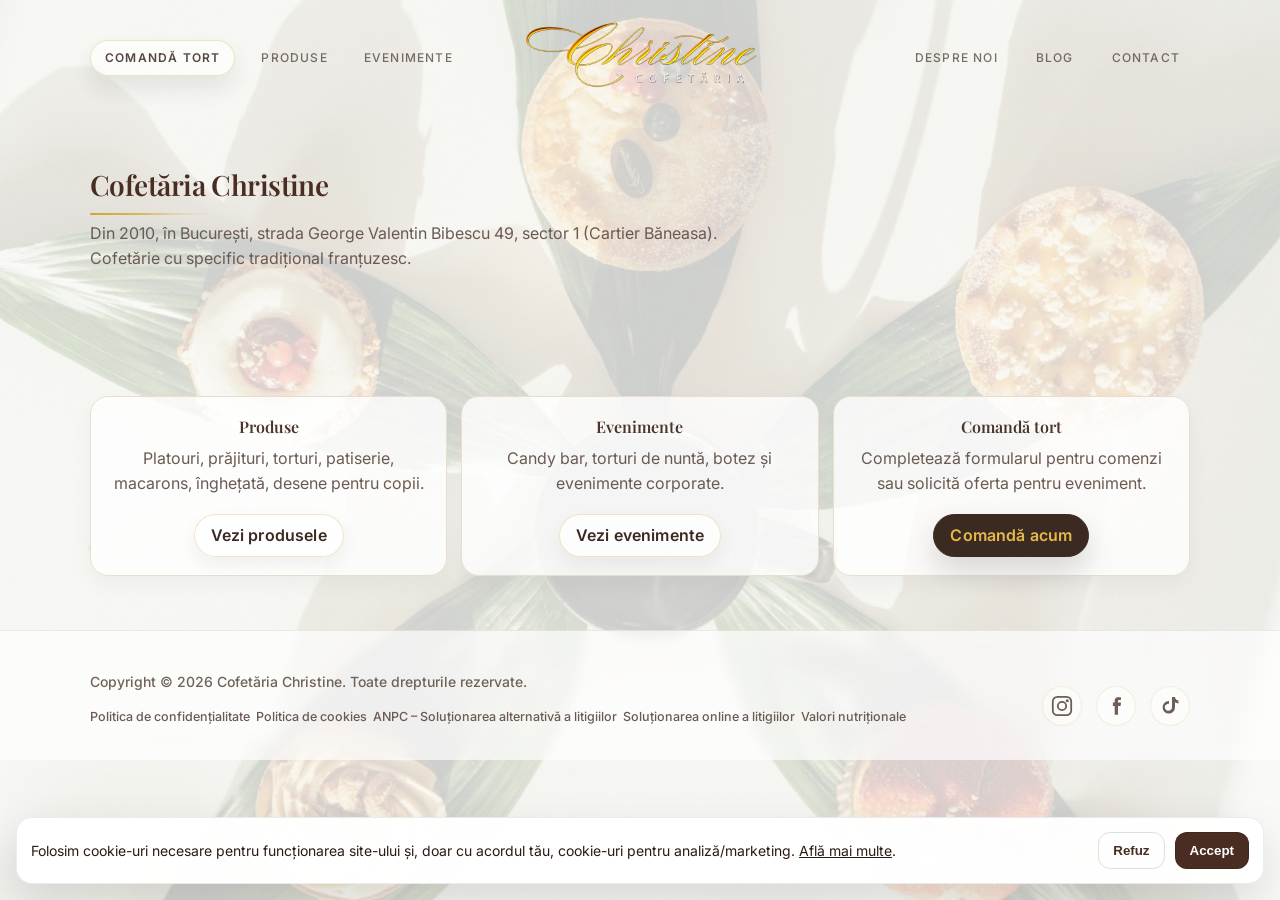
==== commit 8940c25e: "Add cookie banner" ====
--- a/index.html
+++ b/index.html
@@ -295,6 +295,43 @@
       window.addEventListener("scroll", toggleHeader, { passive: true });
     });
   </script>
+  <!-- Cookie banner -->
+  <div class="cookie" id="cookie" role="dialog" aria-live="polite" aria-label="Cookie consent">
+    <div class="cookie__text">
+      Folosim cookie-uri necesare pentru funcționarea site-ului și, doar cu acordul tău, cookie-uri pentru
+      analiză/marketing.
+      <a class="cookie__link" href="politica-cookies.html">Află mai multe</a>.
+    </div>
+    <div class="cookie__actions">
+      <button class="cookie__btn cookie__btn--ghost" id="cookieReject" type="button">Refuz</button>
+      <button class="cookie__btn" id="cookieAccept" type="button">Accept</button>
+    </div>
+  </div>
+
+  <script>
+    (function () {
+      const KEY = "cc_consent_v1"; // accepted | rejected
+      const bar = document.getElementById("cookie");
+      const accept = document.getElementById("cookieAccept");
+      const reject = document.getElementById("cookieReject");
+
+      if (!bar) return;
+
+      const saved = localStorage.getItem(KEY);
+      if (saved === "accepted" || saved === "rejected") {
+        bar.style.display = "none";
+        return;
+      }
+
+      function setConsent(value) {
+        localStorage.setItem(KEY, value);
+        bar.style.display = "none";
+      }
+
+      accept && accept.addEventListener("click", () => setConsent("accepted"));
+      reject && reject.addEventListener("click", () => setConsent("rejected"));
+    })();
+  </script>
 </body>
 
 </html>
--- a/style.css
+++ b/style.css
@@ -1475,4 +1475,65 @@
   border-color: var(--text);
   color: #ffffff;
   transform: translateY(-2px);
+}
+
+/* Cookie banner */
+.cookie {
+  position: fixed;
+  left: 16px;
+  right: 16px;
+  bottom: 16px;
+  z-index: 9999;
+  background: rgba(255, 255, 255, .96);
+  border: 1px solid rgba(0, 0, 0, .08);
+  border-radius: 16px;
+  box-shadow: 0 18px 45px rgba(0, 0, 0, .12);
+  padding: 14px;
+  display: flex;
+  gap: 12px;
+  align-items: center;
+  justify-content: space-between;
+}
+
+.cookie__text {
+  font-size: 14px;
+  line-height: 1.4;
+  color: #2a1b14;
+}
+
+.cookie__link {
+  color: inherit;
+  text-decoration: underline;
+}
+
+.cookie__actions {
+  display: flex;
+  gap: 10px;
+  flex-shrink: 0;
+}
+
+.cookie__btn {
+  border: 1px solid rgba(0, 0, 0, .12);
+  border-radius: 12px;
+  padding: 10px 14px;
+  cursor: pointer;
+  background: #4a2d22;
+  color: #fff;
+  font-weight: 600;
+}
+
+.cookie__btn--ghost {
+  background: transparent;
+  color: #4a2d22;
+}
+
+@media (max-width: 520px) {
+  .cookie {
+    flex-direction: column;
+    align-items: stretch;
+  }
+
+  .cookie__actions {
+    justify-content: flex-end;
+  }
 }
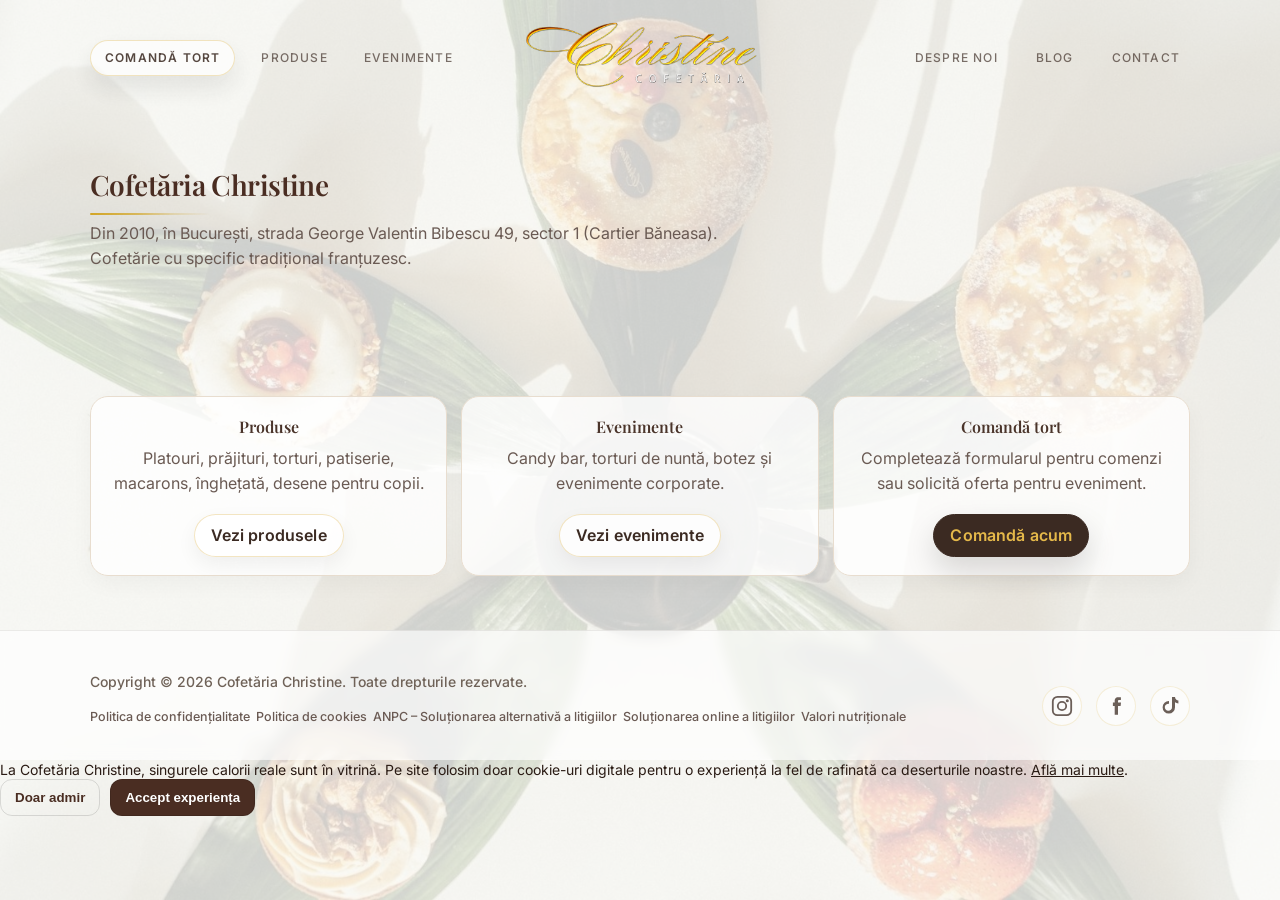
==== commit a220e973: "add cookie button" ====
--- a/index.html
+++ b/index.html
@@ -296,16 +296,20 @@
     });
   </script>
   <!-- Cookie banner -->
-  <div class="cookie" id="cookie" role="dialog" aria-live="polite" aria-label="Cookie consent">
-    <div class="cookie__text">
-      Folosim cookie-uri necesare pentru funcționarea site-ului și, doar cu acordul tău, cookie-uri pentru
-      analiză/marketing.
-      <a class="cookie__link" href="politica-cookies.html">Află mai multe</a>.
-    </div>
-    <div class="cookie__actions">
-      <button class="cookie__btn cookie__btn--ghost" id="cookieReject" type="button">Refuz</button>
-      <button class="cookie__btn" id="cookieAccept" type="button">Accept</button>
-    </div>
+  <div class="cookie__text">
+    La Cofetăria Christine, singurele calorii reale sunt în vitrină.
+    Pe site folosim doar cookie-uri digitale pentru o experiență
+    la fel de rafinată ca deserturile noastre.
+    <a class="cookie__link" href="politica-cookies.html">Află mai multe</a>.
+  </div>
+
+  <div class="cookie__actions">
+    <button class="cookie__btn cookie__btn--ghost" id="cookieReject" type="button">
+      Doar admir
+    </button>
+    <button class="cookie__btn" id="cookieAccept" type="button">
+      Accept experiența
+    </button>
   </div>
 
   <script>
--- a/style.css
+++ b/style.css
@@ -1480,19 +1480,23 @@
 /* Cookie banner */
 .cookie {
   position: fixed;
-  left: 16px;
-  right: 16px;
-  bottom: 16px;
-  z-index: 9999;
-  background: rgba(255, 255, 255, .96);
-  border: 1px solid rgba(0, 0, 0, .08);
-  border-radius: 16px;
-  box-shadow: 0 18px 45px rgba(0, 0, 0, .12);
-  padding: 14px;
-  display: flex;
-  gap: 12px;
+  bottom: 40px;
+  left: 50%;
+  transform: translateX(-50%);
+  width: 90%;
+  max-width: 720px;
+
+  background: rgba(255, 255, 255, .98);
+  border-radius: 20px;
+  box-shadow: 0 25px 60px rgba(0, 0, 0, .15);
+  padding: 20px 24px;
+
+  display: flex;
+  gap: 20px;
   align-items: center;
   justify-content: space-between;
+
+  z-index: 9999;
 }
 
 .cookie__text {
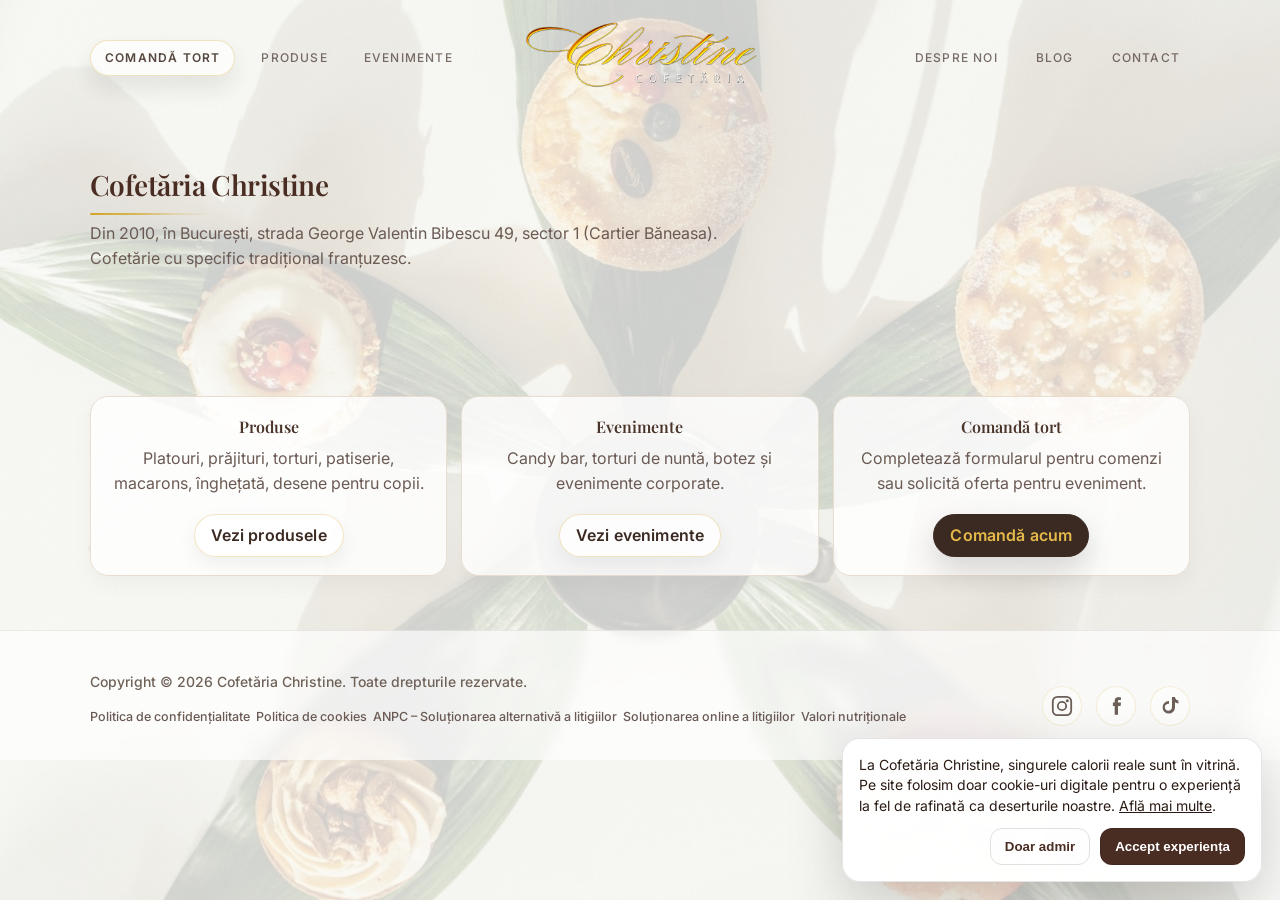
==== commit 9c00ab98: "add cookie button" ====
--- a/index.html
+++ b/index.html
@@ -296,25 +296,27 @@
     });
   </script>
   <!-- Cookie banner -->
-  <div class="cookie__text">
-    La Cofetăria Christine, singurele calorii reale sunt în vitrină.
-    Pe site folosim doar cookie-uri digitale pentru o experiență
-    la fel de rafinată ca deserturile noastre.
-    <a class="cookie__link" href="politica-cookies.html">Află mai multe</a>.
-  </div>
-
-  <div class="cookie__actions">
-    <button class="cookie__btn cookie__btn--ghost" id="cookieReject" type="button">
-      Doar admir
-    </button>
-    <button class="cookie__btn" id="cookieAccept" type="button">
-      Accept experiența
-    </button>
+  <div class="cookie" id="cookie">
+    <div class="cookie__text">
+      La Cofetăria Christine, singurele calorii reale sunt în vitrină.
+      Pe site folosim doar cookie-uri digitale pentru o experiență
+      la fel de rafinată ca deserturile noastre.
+      <a class="cookie__link" href="politica-cookies.html">Află mai multe</a>.
+    </div>
+
+    <div class="cookie__actions">
+      <button class="cookie__btn cookie__btn--ghost" id="cookieReject" type="button">
+        Doar admir
+      </button>
+      <button class="cookie__btn" id="cookieAccept" type="button">
+        Accept experiența
+      </button>
+    </div>
   </div>
 
   <script>
     (function () {
-      const KEY = "cc_consent_v1"; // accepted | rejected
+      const KEY = "cc_consent_v1";
       const bar = document.getElementById("cookie");
       const accept = document.getElementById("cookieAccept");
       const reject = document.getElementById("cookieReject");
--- a/style.css
+++ b/style.css
@@ -1477,31 +1477,42 @@
   transform: translateY(-2px);
 }
 
-/* Cookie banner */
+/* Cookie popup (dreapta-jos) */
 .cookie {
-  position: fixed;
-  bottom: 40px;
-  left: 50%;
-  transform: translateX(-50%);
-  width: 90%;
-  max-width: 720px;
+  position: fixed !important;
+  right: 18px !important;
+  bottom: 18px !important;
+  width: min(420px, calc(100% - 36px));
+  z-index: 999999 !important;
 
   background: rgba(255, 255, 255, .98);
-  border-radius: 20px;
-  box-shadow: 0 25px 60px rgba(0, 0, 0, .15);
-  padding: 20px 24px;
-
-  display: flex;
-  gap: 20px;
-  align-items: center;
-  justify-content: space-between;
-
-  z-index: 9999;
+  border: 1px solid rgba(0, 0, 0, .10);
+  border-radius: 18px;
+  box-shadow: 0 22px 55px rgba(0, 0, 0, .18);
+  padding: 16px;
+
+  display: flex;
+  flex-direction: column;
+  gap: 12px;
+
+  animation: cookieIn .28s ease-out both;
+}
+
+@keyframes cookieIn {
+  from {
+    transform: translateY(12px);
+    opacity: 0;
+  }
+
+  to {
+    transform: translateY(0);
+    opacity: 1;
+  }
 }
 
 .cookie__text {
   font-size: 14px;
-  line-height: 1.4;
+  line-height: 1.45;
   color: #2a1b14;
 }
 
@@ -1513,7 +1524,8 @@
 .cookie__actions {
   display: flex;
   gap: 10px;
-  flex-shrink: 0;
+  justify-content: flex-end;
+  flex-wrap: wrap;
 }
 
 .cookie__btn {
@@ -1523,21 +1535,10 @@
   cursor: pointer;
   background: #4a2d22;
   color: #fff;
-  font-weight: 600;
+  font-weight: 700;
 }
 
 .cookie__btn--ghost {
   background: transparent;
   color: #4a2d22;
-}
-
-@media (max-width: 520px) {
-  .cookie {
-    flex-direction: column;
-    align-items: stretch;
-  }
-
-  .cookie__actions {
-    justify-content: flex-end;
-  }
 }
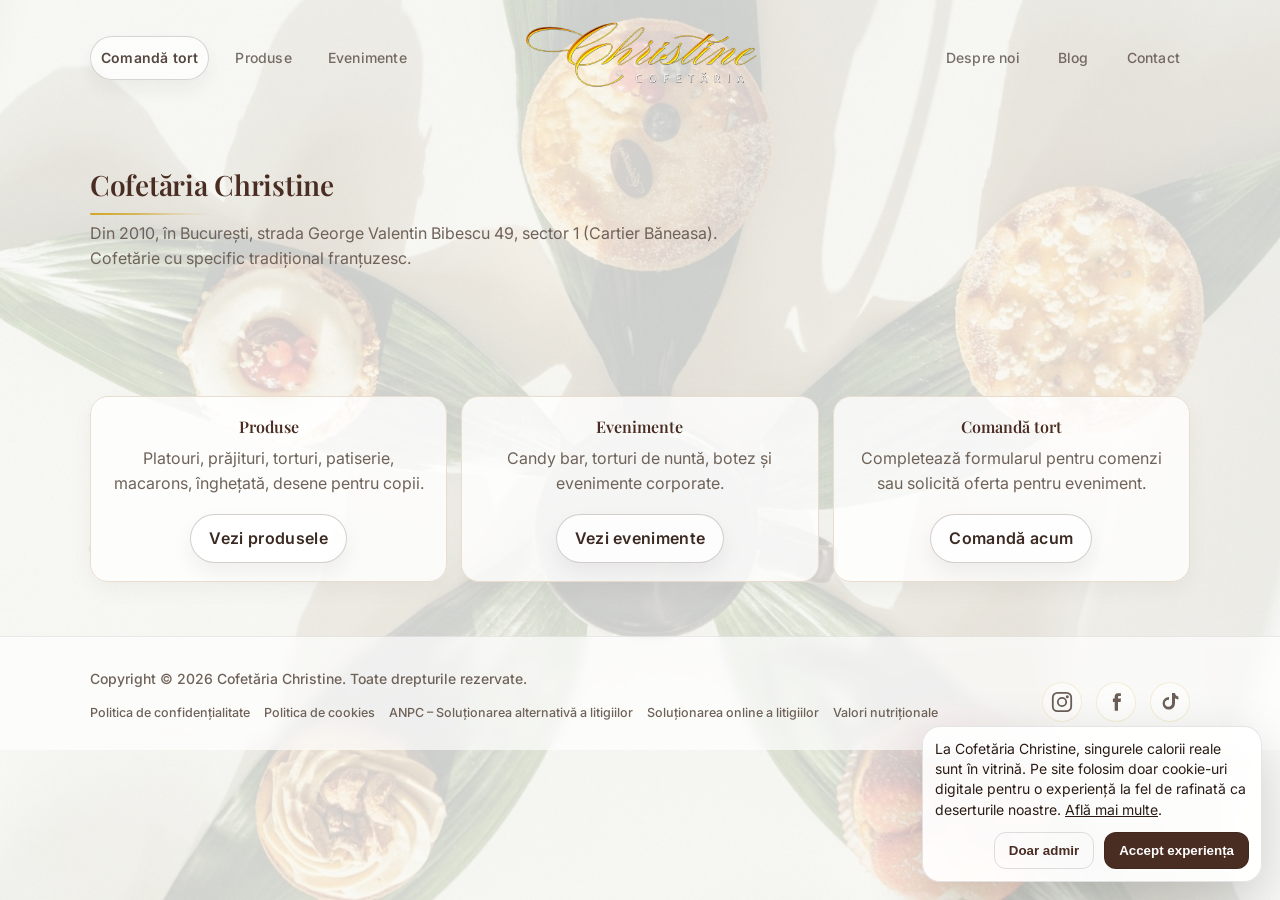
==== commit 8a013833: "rezolvare erori mobile - meniu hamburger" ====
--- a/index.html
+++ b/index.html
@@ -56,7 +56,6 @@
     <!-- NAV mobil (dropdown) — lasă-l EXACT cum îl ai acum -->
     <nav id="mobileMenu" class="nav-mobile" aria-label="Meniu mobil" hidden>
       <div class="container nav-mobile__inner">
-        <a class="nav__link" href="index.html" aria-current="page">Home</a>
         <a class="nav__link" href="despre-noi.html">Despre noi</a>
         <a class="nav__link" href="produse.html">Produse</a>
         <a class="nav__link" href="evenimente.html">Evenimente</a>
--- a/style.css
+++ b/style.css
@@ -168,9 +168,11 @@
 }
 
 .btn:hover {
+  background: rgba(255, 255, 255, 0.92);
+  color: #3b2a22;
+  border-color: rgba(210, 162, 37, 0.55);
+  box-shadow: 0 14px 28px rgba(16, 10, 6, 0.10);
   transform: translateY(-2px);
-  background: #1f110c;
-  border-color: #1f110c;
 }
 
 .btn--ghost {
@@ -180,9 +182,10 @@
 }
 
 .btn--ghost:hover {
-  background: var(--text);
-  color: #fff;
-  border-color: var(--text);
+  background: rgba(255, 255, 255, 0.92);
+  color: #3b2a22;
+  border-color: rgba(210, 162, 37, 0.55);
+  box-shadow: 0 14px 28px rgba(16, 10, 6, 0.10);
   transform: translateY(-2px);
 }
 
@@ -1482,14 +1485,16 @@
   position: fixed !important;
   right: 18px !important;
   bottom: 18px !important;
-  width: min(420px, calc(100% - 36px));
+  width: min(340px, calc(100% - 36px));
   z-index: 999999 !important;
 
-  background: rgba(255, 255, 255, .98);
+  background: rgba(255, 255, 255, .88);
+  backdrop-filter: blur(6px);
+  -webkit-backdrop-filter: blur(6px);
   border: 1px solid rgba(0, 0, 0, .10);
   border-radius: 18px;
   box-shadow: 0 22px 55px rgba(0, 0, 0, .18);
-  padding: 16px;
+  padding: 12px;
 
   display: flex;
   flex-direction: column;
@@ -1541,4 +1546,67 @@
 .cookie__btn--ghost {
   background: transparent;
   color: #4a2d22;
+}
+
+/* Anti-spam honeypot */
+.hp-field {
+  position: absolute;
+  left: -9999px;
+  width: 1px;
+  height: 1px;
+  overflow: hidden;
+}
+
+.form__row {
+  display: grid;
+  grid-template-columns: 1fr 1fr;
+  gap: 18px;
+  align-items: start;
+}
+
+@media (max-width: 820px) {
+  .form__row {
+    grid-template-columns: 1fr;
+  }
+}
+
+/* ca mesajul de sub platou să stea frumos */
+.field-help {
+  display: block;
+  margin-top: 8px;
+  opacity: .8;
+  line-height: 1.35;
+  font-size: 14px;
+}
+
+#orderForm .field-help {
+  display: block;
+  margin-top: 2px;
+  /* lipit de câmp */
+  margin-left: 0;
+  font-size: 10px;
+  line-height: 1.2;
+  opacity: .65;
+  white-space: nowrap;
+  /* forțează o singură linie */
+}
+
+#orderForm #aniversareRow2 .field-help {
+  padding-left: 2px;
+}
+
+#orderForm .field-help {
+  display: block !important;
+  margin-top: 2px !important;
+  font-size: 10px !important;
+  line-height: 1.2 !important;
+  opacity: .65 !important;
+
+  white-space: nowrap !important;
+  /* 1 linie */
+  width: 100% !important;
+  text-align: left !important;
+  /* aliniază la stânga */
+  align-self: flex-start !important;
+  /* dacă părintele e flex și îl centrează */
 }
--- a/premium-style.css
+++ b/premium-style.css
@@ -32,6 +32,10 @@
     --gold-strong: rgba(210, 162, 37, 0.55);
 
     /* Typography */
+    --text: #4a2d22;
+    /* titluri + text principal */
+    --muted: #6f6258;
+    /* text secundar */
     --desc-color: #6f6258;
 
     /* Media sizes */
@@ -42,6 +46,7 @@
 /* ========== TYPOGRAPHY ========== */
 body {
     font-family: "Inter", sans-serif;
+    color: var(--text);
 }
 
 h1,
@@ -49,6 +54,31 @@
 h3 {
     font-family: "Playfair Display", serif;
     font-weight: 600;
+    color: var(--text);
+}
+
+p,
+.muted,
+.category__head p,
+.product-card__desc {
+    color: var(--muted);
+}
+
+/* Smooth scroll */
+html {
+    scroll-behavior: smooth;
+}
+
+@media (prefers-reduced-motion: reduce) {
+    html {
+        scroll-behavior: auto;
+    }
+
+    .product-card,
+    .btn,
+    .nav__link {
+        transition: none !important;
+    }
 }
 
 /* ========== CATEGORY / SECTION ========== */
@@ -58,11 +88,9 @@
 
 .category .container {
     border: 0 !important;
-    /* dacă exista un border vechi */
 }
 
 .category__head {
-    /* NU centrat: păstrăm natural și stabil */
     max-width: none !important;
     margin: 0 0 18px !important;
     text-align: left !important;
@@ -95,7 +123,7 @@
     gap: 18px !important;
 }
 
-/* ========== PRODUCT CARD (premium + aliniere perfectă) ========== */
+/* ========== PRODUCT CARD ========== */
 .product-card {
     border: 0 !important;
     background: var(--surface);
@@ -117,10 +145,12 @@
     box-shadow: 0 16px 42px rgba(16, 10, 6, 0.10);
 }
 
-/* Media (poze uniforme) */
+/* Media (fără bandă albă) */
 .product-card__media {
     border-bottom: 1px solid var(--stroke);
     background: rgba(0, 0, 0, 0.02);
+    overflow: hidden;
+    line-height: 0;
 }
 
 .product-card__media img {
@@ -137,7 +167,7 @@
     transform: scale(1.02);
 }
 
-/* Body: împinge meta jos, indiferent de lungimea descrierii */
+/* Body */
 .product-card__body {
     padding: 16px 16px 14px;
     display: flex;
@@ -149,33 +179,26 @@
     font-family: "Playfair Display", serif;
     font-weight: 600;
     font-size: 22px;
-    color: var(--nav-text);
+    color: var(--text);
     letter-spacing: -0.01em;
     margin: 0 0 6px;
 }
 
 .product-card__desc {
-    font-family: "Inter", sans-serif;
     font-weight: 300;
     font-size: 15.5px;
     line-height: 1.7;
     color: var(--desc-color);
-    letter-spacing: 0;
-
     margin: 0 0 12px;
-    opacity: 1;
-    /* folosim culoarea, nu opacitate generică */
-}
-
-/* Meta: stă jos mereu */
+}
+
+/* Meta jos mereu */
 .product-card__meta {
     margin-top: auto;
-
     display: flex;
     align-items: center;
     justify-content: space-between;
     gap: 12px;
-
     padding-top: 10px;
     border-top: 1px solid var(--stroke);
 }
@@ -186,7 +209,7 @@
     letter-spacing: -0.01em;
 }
 
-/* Badge: pill modern */
+/* Badge */
 .badge {
     border: 1px solid rgba(210, 162, 37, 0.22) !important;
     background: rgba(255, 255, 255, 0.55);
@@ -198,7 +221,6 @@
     opacity: 0.85;
 }
 
-/* Mobile */
 @media (max-width: 640px) {
     .product-card {
         border-radius: var(--radius);
@@ -209,54 +231,55 @@
     }
 }
 
-/* ========== BUTTONS — same film ========== */
+/* =========================
+   BUTOANE SITE
+   ========================= */
+
 .btn {
-    font-family: "Inter", sans-serif;
-    font-weight: 600;
-    letter-spacing: 0.01em;
+    display: inline-flex;
+    align-items: center;
+    justify-content: center;
+
+    padding: 10px 20px;
     border-radius: 999px;
-    line-height: 1.1;
-    transition: transform .18s ease, box-shadow .18s ease, background-color .18s ease, border-color .18s ease, color .18s ease;
-}
-
-.btn--small {
-    padding: 10px 16px;
-    font-size: 14px;
-}
-
-.btn--ghost {
-    background: rgba(255, 255, 255, 0.62);
-    border: 1px solid rgba(210, 162, 37, 0.28);
-    box-shadow: none;
-}
-
-.btn--ghost:hover {
-    background: rgba(255, 255, 255, 0.78);
-    border-color: rgba(210, 162, 37, 0.42);
+
+    background: #ffffff;
+    border: 1px solid #4a2d22;
+
+    color: #4a2d22;
+    font-weight: 500;
+
+    text-decoration: none;
+    cursor: pointer;
+
+    transition: all .2s ease;
+}
+
+/* Hover */
+.btn:hover {
+    background: #4a2d22;
+    color: #ffffff;
+    border-color: #4a2d22;
+}
+
+/* Active click */
+.btn:active {
+    transform: translateY(1px);
+}
+
+.btn:hover {
+    background: #4a2d22;
+    color: #ffffff;
     transform: translateY(-2px);
-    box-shadow: 0 14px 28px rgba(16, 10, 6, 0.10);
-}
-
-.btn--order {
-    font-weight: 700;
-}
-
-.btn--info {
-    color: #4a2d22;
-}
-
-.btn:focus-visible {
-    outline: none;
-    box-shadow: 0 0 0 4px rgba(210, 162, 37, 0.18);
-}
-
-/* ========== HEADER — premium modern 2026 ========== */
+}
+
+/* ========== HEADER (stable) ========== */
 .header {
     position: sticky;
     top: 0;
     z-index: 1000;
 
-    background: var(--header-surface);
+    background: rgba(251, 250, 247, 0.72);
     backdrop-filter: blur(10px);
     -webkit-backdrop-filter: blur(10px);
 
@@ -264,34 +287,49 @@
     box-shadow: var(--header-shadow);
 }
 
-.header__inner {
-    display: flex;
+/* scrolled state (din JS) */
+.header.header--scrolled {
+    background: rgba(251, 250, 247, 0.88);
+    box-shadow: 0 12px 34px rgba(16, 10, 6, 0.10);
+}
+
+/* Layout split: nav stânga | logo | nav dreapta */
+.header__inner--split {
+    display: grid;
+    grid-template-columns: minmax(0, 1fr) auto minmax(0, 1fr);
     align-items: center;
-    justify-content: space-between;
+    gap: 16px;
+    padding: 0 0;
+    /* tu ai vrut banda mai “tight” */
+}
+
+.nav--left {
+    justify-self: start;
+    display: flex;
+    align-items: center;
+    gap: 16px;
+}
+
+.nav--right {
+    justify-self: end;
+    display: flex;
+    align-items: center;
     gap: 18px;
-    padding: 18px 0;
-}
-
-.brand {
+}
+
+.brand--center {
+    justify-self: center;
     display: inline-flex;
     align-items: center;
-    gap: 10px;
 }
 
 .brand__logo {
-    height: 105px;
-    /* mai mare, dar încă elegant */
+    height: 116px;
     width: auto;
     display: block;
 }
 
 /* Desktop nav */
-.nav--desktop {
-    display: flex;
-    align-items: center;
-    gap: 14px;
-}
-
 .nav__link {
     position: relative;
     color: var(--nav-muted);
@@ -325,12 +363,23 @@
     transform: translateY(0);
 }
 
+/* Active via aria-current */
+.nav__link[aria-current="page"] {
+    color: var(--nav-text);
+    background: rgba(255, 255, 255, 0.55);
+}
+
+.nav__link[aria-current="page"]::after {
+    opacity: 1;
+    transform: translateY(0);
+}
+
 /* CTA */
 .nav__link--cta {
     color: var(--nav-text);
     background: rgba(255, 255, 255, 0.75);
     border: 1px solid var(--gold-soft);
-    box-shadow: 0 10px 22px rgba(16, 10, 6, 0.08);
+    box-shadow: 0 12px 26px rgba(16, 10, 6, 0.10);
     font-weight: 600;
 }
 
@@ -340,12 +389,9 @@
     transform: translateY(-1px);
 }
 
-/* Focus */
-.nav__link:focus-visible,
-.menu-btn:focus-visible {
-    outline: none;
-    box-shadow: 0 0 0 4px rgba(210, 162, 37, 0.18);
-    border-radius: 999px;
+.nav__link--cta[aria-current="page"] {
+    background: rgba(255, 255, 255, 0.90);
+    border-color: var(--gold-strong);
 }
 
 /* Hamburger */
@@ -356,7 +402,6 @@
     border: 1px solid rgba(60, 40, 28, 0.10);
     background: rgba(255, 255, 255, 0.60);
     display: none;
-    /* activăm pe mobil */
     align-items: center;
     justify-content: center;
     gap: 5px;
@@ -398,9 +443,18 @@
     justify-content: center;
 }
 
-/* Responsive */
 @media (max-width: 980px) {
-    .nav--desktop {
+
+    /* Pe mobil: logo stânga + hamburger dreapta */
+    .header__inner--split {
+        display: flex;
+        align-items: center;
+        justify-content: space-between;
+        padding: 10px 0;
+    }
+
+    .nav--left,
+    .nav--right {
         display: none;
     }
 
@@ -411,42 +465,26 @@
     .brand__logo {
         height: 72px;
     }
-}
-
-/* ==========================================================
-   PREMIUM PACK — nav active + micro-anim + spacing + footer + scroll
-   Pune la FINAL în premium-style.css
-   ========================================================== */
-
-/* Smooth scroll (nu afectează stabilitatea) */
-html {
-    scroll-behavior: smooth;
-}
-
-/* ---------------------------
-   1) Active link în meniu
-   (se aplică când link-ul are clasa .is-active)
-   --------------------------- */
-.nav__link.is-active {
-    color: var(--nav-text);
-    background: rgba(255, 255, 255, 0.55);
-}
-
-.nav__link.is-active::after {
-    opacity: 1;
-    transform: translateY(0);
-}
-
-/* Dacă active este CTA, îl păstrăm premium */
-.nav__link--cta.is-active {
-    background: rgba(255, 255, 255, 0.90);
-    border-color: var(--gold-strong);
-}
-
-/* Respectă preferințele de accesibilitate */
-@media (prefers-reduced-motion: reduce) {
-    html {
-        scroll-behavior: auto;
+
+    /* Performanță pe mobil */
+    .header {
+        backdrop-filter: none;
+        -webkit-backdrop-filter: none;
+        background: rgba(251, 250, 247, 0.96);
+        box-shadow: 0 8px 18px rgba(16, 10, 6, 0.08);
+    }
+
+    .product-card {
+        box-shadow: 0 10px 22px rgba(16, 10, 6, 0.06);
+    }
+
+    .product-card:hover,
+    .btn:hover {
+        transform: none;
+    }
+
+    .nav__link:hover {
+        background: transparent;
     }
 
     .product-card,
@@ -454,297 +492,61 @@
     .nav__link {
         transition: none !important;
     }
-}
-
-/* ---------------------------
-   3) Spacing vertical între secțiuni (editorial)
-   - se aplică pe secțiuni comune
-   --------------------------- */
+
+    body {
+        background-attachment: scroll !important;
+    }
+}
+
+/* ========== SECTION SPACING (editorial) ========== */
 section {
     padding-top: clamp(28px, 4vw, 52px);
     padding-bottom: clamp(28px, 4vw, 52px);
 }
 
-/* Dacă folosești deja .category pentru secțiuni produse, păstrăm consistent */
-.category {
-    padding-top: clamp(28px, 4vw, 52px);
-    padding-bottom: clamp(28px, 4vw, 52px);
-}
-
-/* Titluri mai “editorial” în pagini */
-.page-title,
-.hero h1,
-main h1 {
-    letter-spacing: -0.02em;
-}
-
-/* ---------------------------
-   4) Footer mai premium (dacă ai .footer)
-   Nu rupe nimic; doar rafinează dacă există clasele.
-   --------------------------- */
-.footer {
-    border-top: 1px solid var(--stroke);
-    background: rgba(255, 255, 255, 0.55);
-    backdrop-filter: blur(8px);
-    -webkit-backdrop-filter: blur(8px);
-}
-
-.footer .container {
-    padding-top: 26px;
-    padding-bottom: 26px;
-}
-
-.footer a {
-    text-decoration: none;
-}
-
-.footer a:hover {
-    text-decoration: underline;
-    text-underline-offset: 3px;
-}
-
-/* Social icons (dacă ai) */
-.footer .contact-social a,
-.footer .social a {
-    border-radius: 999px;
-    transition: transform .18s ease, box-shadow .18s ease, background-color .18s ease;
-}
-
-.footer .contact-social a:hover,
-.footer .social a:hover {
-    transform: translateY(-2px);
-    box-shadow: 0 14px 28px rgba(16, 10, 6, 0.10);
-}
-
-/* ---------------------------
-   5) Scroll “premium” — mic efect de hover deja ai,
-   aici doar facem header-ul un pic mai “tight” pe scroll (optional)
-   dacă vrei, îl activăm din JS cu .header--scrolled
-   --------------------------- */
-.header.header--scrolled {
-    background: rgba(251, 250, 247, 0.88);
-    box-shadow: 0 12px 34px rgba(16, 10, 6, 0.10);
-}
-
-/* CTA subtil mai “present” */
-.nav__link--cta {
-    box-shadow: 0 12px 26px rgba(16, 10, 6, 0.10);
-}
-
-/* =========================
-   FIX IMAGINI — umplu perfect cardul (fără bandă albă)
-   Pune acest bloc ULTIMUL în premium-style.css
-   ========================= */
-
-.product-card__media {
-    background: rgba(0, 0, 0, 0.02);
-    overflow: hidden;
-}
-
-/* imaginea trebuie să aibă înălțime fixă + cover */
-.product-card__media img {
-    display: block;
-    width: 100% !important;
-    height: 210px !important;
-    /* desktop */
-    object-fit: cover !important;
-    object-position: center;
-    background: transparent !important;
-}
-
-@media (max-width: 640px) {
-    .product-card__media img {
-        height: 190px !important;
-        /* mobile */
-    }
-}
-
-/* =========================
-   FIX IMAGINI — umplu perfect cardul (fără bandă albă)
-   Pune acest bloc ULTIMUL în premium-style.css
-   ========================= */
-
-.product-card__media {
-    background: rgba(0, 0, 0, 0.02);
-    overflow: hidden;
-}
-
-/* imaginea trebuie să aibă înălțime fixă + cover */
-.product-card__media img {
-    display: block;
-    width: 100% !important;
-    height: 210px !important;
-    /* desktop */
-    object-fit: cover !important;
-    object-position: center;
-    background: transparent !important;
-}
-
-@media (max-width: 640px) {
-    .product-card__media img {
-        height: 190px !important;
-        /* mobile */
-    }
-}
-
-/* =========================================
-   FIX FINAL — elimină banda albă din media
-   (forțăm și containerul, nu doar imaginea)
-   ========================================= */
-
-.product-card__media {
-    height: var(--card-img-h) !important;
-    min-height: 0 !important;
-    padding: 0 !important;
-    margin: 0 !important;
-    aspect-ratio: auto !important;
-    /* dacă exista în style.css */
-    display: block !important;
-    /* dacă era flex */
-    line-height: 0 !important;
-    /* elimină spații “fantomă” */
-    overflow: hidden !important;
-    background: rgba(0, 0, 0, 0.02);
-}
-
-.product-card__media>img {
-    width: 100% !important;
-    height: 100% !important;
-    /* cheia: umple containerul */
-    object-fit: cover !important;
-    object-position: center !important;
-    display: block !important;
-    margin: 0 !important;
-    padding: 0 !important;
-    border: 0 !important;
-}
-
-@media (max-width: 640px) {
-    .product-card__media {
-        height: var(--card-img-h-mobile) !important;
-    }
-}
-
-/* =========================
-   MOBILE LITE — elimină efectele grele (iOS/Safari)
-   păstrează premium, fără “juvenil”
-   ========================= */
-
-@media (max-width: 980px) {
-
-    /* 1) Oprim blur-ul (cel mai “greu”) */
-    .header {
-        backdrop-filter: none !important;
-        -webkit-backdrop-filter: none !important;
-        background: rgba(251, 250, 247, 0.96) !important;
-    }
-
-    /* 2) Reducem umbrele mari (mai fluid pe telefon) */
-    .header {
-        box-shadow: 0 8px 18px rgba(16, 10, 6, 0.08) !important;
-    }
-
-    .product-card {
-        box-shadow: 0 10px 22px rgba(16, 10, 6, 0.06) !important;
-    }
-
-    /* 3) Oprim “lift” / transform pe touch (nu are sens pe telefon) */
-    .product-card:hover {
-        transform: none !important;
-    }
-
-    .btn:hover {
-        transform: none !important;
-    }
-
-    .nav__link:hover {
-        background: transparent !important;
-    }
-
-    /* 4) Tranziții mai discrete */
-    .product-card,
-    .btn,
-    .nav__link {
-        transition: none !important;
-    }
-}
-
-@media (max-width: 980px) {
-    body {
-        background-attachment: scroll !important;
-    }
-}
-
-/* Active link fără JS */
-.nav__link[aria-current="page"] {
-    color: var(--nav-text);
-    background: rgba(255, 255, 255, 0.55);
-}
-
-.nav__link[aria-current="page"]::after {
-    opacity: 1;
-    transform: translateY(0);
-}
-
-.nav__link--cta[aria-current="page"] {
-    background: rgba(255, 255, 255, 0.90);
-    border-color: var(--gold-strong);
-}
-
-/* ==========================================================
-   FOOTER PREMIUM — editorial boutique
-   ========================================================== */
-
+/* ========== FOOTER PREMIUM ========== */
 .footer--premium {
     border-top: 1px solid var(--stroke);
     background: rgba(255, 255, 255, 0.65);
     backdrop-filter: blur(6px);
     -webkit-backdrop-filter: blur(6px);
+    padding: 6px 0;
 }
 
 .footer__premium-inner {
     display: flex;
     justify-content: space-between;
     align-items: center;
-    gap: 40px;
-    padding: 36px 0 28px;
-}
-
-/* ===== LEFT SIDE ===== */
+    gap: 18px;
+    padding: 26px 0 22px;
+}
 
 .footer__copyright {
     font-size: 14px;
-    color: #6f6258;
-    margin-bottom: 12px;
-}
-
-/* ===== Desktop refinement ===== */
-@media (min-width: 1100px) {
-
-    .footer__premium-inner {
-        display: flex;
-        justify-content: space-between;
-        align-items: center;
-        /* asta aliniază vertical */
-    }
-
-    .footer__links {
-        font-size: 12.5px;
-        /* puțin mai mic */
-        gap: 6px 14px;
-        /* mai compact */
-        line-height: 1.4;
-        white-space: nowrap;
-        /* încearcă o linie */
-    }
-
-}
-
-/* ===== RIGHT SIDE (SOCIAL) ===== */
+    color: var(--muted);
+    margin-bottom: 10px;
+}
+
+.footer__links {
+    display: flex;
+    flex-wrap: wrap;
+    gap: 6px 14px;
+    font-size: 12.5px;
+    line-height: 1.4;
+}
+
+.footer__links a {
+    text-decoration: none;
+}
+
+.footer__links a:hover {
+    text-decoration: underline;
+    text-underline-offset: 3px;
+}
 
 .footer__right {
     display: flex;
-    gap: 16px;
+    gap: 14px;
 }
 
 .footer__right a {
@@ -754,7 +556,7 @@
     display: flex;
     align-items: center;
     justify-content: center;
-    color: #3b2a22;
+    color: var(--nav-text);
     background: rgba(255, 255, 255, 0.6);
     border: 1px solid rgba(210, 162, 37, 0.22);
     transition: transform .18s ease, box-shadow .18s ease, background-color .18s ease;
@@ -771,163 +573,23 @@
     height: 20px;
 }
 
-/* ===== MOBILE ===== */
-
 @media (max-width: 980px) {
     .footer__premium-inner {
         flex-direction: column;
         gap: 24px;
+        align-items: flex-start;
     }
 
     .footer__right {
         justify-content: flex-start;
     }
-
-    .footer__links {
-        gap: 8px 12px;
-    }
-}
-
-/* =========================
-   CTA — eliminăm banda de fundal
-   ========================= */
-
-.cta-card {
-    background: transparent !important;
-    border: 0 !important;
-    box-shadow: none !important;
-    padding: 0 !important;
-}
-
-/* păstrăm doar spacing între butoane */
-.cta-actions {
-    display: flex;
-    flex-wrap: wrap;
-    gap: 14px;
-    justify-content: flex-start;
-    /* sau flex-start dacă le vrei aliniate stânga */
-}
-
-/* =========================
-   CTA Buttons — premium elegant
-   ========================= */
-
-/* buton gold principal */
-.btn--gold {
-    background: #3b2a22;
-    color: #e5b94a;
-    border: 1px solid #3b2a22;
-    box-shadow: 0 14px 30px rgba(16, 10, 6, 0.15);
-    transition: all .2s ease;
-}
-
-.btn--gold:hover {
-    transform: translateY(-2px);
-    box-shadow: 0 18px 38px rgba(16, 10, 6, 0.20);
-}
-
-/* ghost rafinat */
-.btn--ghost {
-    background: rgba(255, 255, 255, 0.75);
-    border: 1px solid rgba(210, 162, 37, 0.28);
-    box-shadow: 0 8px 20px rgba(16, 10, 6, 0.06);
-}
-
-.btn--ghost:hover {
-    background: rgba(255, 255, 255, 0.90);
-    border-color: rgba(210, 162, 37, 0.45);
-    transform: translateY(-2px);
-    box-shadow: 0 14px 28px rgba(16, 10, 6, 0.12);
-}
-
-/* =========================
-   FIX HOVER TEXT CTA
-   ========================= */
-
-/* Buton gold */
-.btn--gold:hover {
-    background: #3b2a22;
-    color: #e5b94a;
-    /* păstrăm auriul */
-}
-
-/* Ghost */
-.btn--ghost {
-    color: #3b2a22;
-}
-
-.btn--ghost:hover {
-    background: rgba(255, 255, 255, 0.90);
-    color: #3b2a22;
-    /* forțăm culoarea textului */
-}
-
-/* =========================
-   CTA Glow Boutique
-   ========================= */
-
-/* Gold button */
-.btn--gold {
-    position: relative;
-    box-shadow: 0 14px 30px rgba(16, 10, 6, 0.15);
-    transition: all .25s ease;
-}
-
-.btn--gold:hover {
-    transform: translateY(-2px);
-    box-shadow:
-        0 18px 38px rgba(16, 10, 6, 0.18),
-        0 0 0 3px rgba(210, 162, 37, 0.25),
-        0 0 18px rgba(210, 162, 37, 0.20);
-    /* glow subtil */
-}
-
-/* Ghost buttons */
-.btn--ghost {
-    transition: all .25s ease;
-}
-
-.btn--ghost:hover {
-    transform: translateY(-2px);
-    box-shadow:
-        0 14px 28px rgba(16, 10, 6, 0.10),
-        0 0 0 2px rgba(210, 162, 37, 0.18),
-        0 0 14px rgba(210, 162, 37, 0.15);
-}
-
-/* =========================
-   CTA — Ultra Clean Premium
-   ========================= */
-
-.btn--gold,
-.btn--ghost {
-    transition: all .22s ease;
-}
-
-/* GOLD */
-.btn--gold:hover,
-.btn--gold:focus-visible {
-    transform: translateY(-2px);
-    box-shadow: 0 18px 40px rgba(16, 10, 6, 0.22);
-}
-
-/* GHOST */
-.btn--ghost:hover,
-.btn--ghost:focus-visible {
-    transform: translateY(-2px);
-    border-color: rgba(210, 162, 37, 0.45);
-    box-shadow: 0 14px 30px rgba(16, 10, 6, 0.12);
-}
-
-/* =========================
-   Back To Top — Produse
-   ========================= */
-
+}
+
+/* ========== BACK TO TOP ========== */
 #backToTop {
     position: fixed;
     bottom: 32px;
     right: 32px;
-
     width: 44px;
     height: 44px;
 
@@ -935,10 +597,7 @@
     border: 1px solid rgba(210, 162, 37, 0.28);
 
     background: rgba(255, 255, 255, 0.85);
-    color: #3b2a22;
-
-    font-size: 18px;
-    font-weight: 600;
+    color: var(--nav-text);
 
     display: flex;
     align-items: center;
@@ -967,156 +626,440 @@
     box-shadow: 0 16px 34px rgba(16, 10, 6, 0.16);
 }
 
-/* SVG inside BackToTop */
 #backToTop svg {
     width: 18px;
     height: 18px;
 }
 
-#backToTop:hover svg {
-    transform: translateY(-1px);
-    transition: transform .2s ease;
+/* ==========================================================
+   ORDER FORM (Comandă tort) — DOAR #orderForm
+   ========================================================== */
+
+/* Formular mai îngust + ALINIAT STÂNGA (cum era) */
+#orderForm {
+    max-width: 780px;
+    margin: 0;
+    /* stânga, nu pe mijloc */
+}
+
+/* Rânduri în grid */
+#orderForm .form__row {
+    display: grid;
+    grid-template-columns: 1fr 1fr;
+    gap: 16px;
+    align-items: start;
+    margin-bottom: 10px;
+}
+
+@media (max-width: 820px) {
+    #orderForm .form__row {
+        grid-template-columns: 1fr;
+    }
+}
+
+/* Câmp + spacing între titlu și input */
+#orderForm .field {
+    display: flex;
+    flex-direction: column;
+    gap: 8px;
+    /* aici “dezlipim” titlul de input */
+    min-width: 0;
+}
+
+#orderForm .field input,
+#orderForm .field select,
+#orderForm .field textarea {
+    width: 100%;
+    display: block;
+    box-sizing: border-box;
+}
+
+/* Înălțimi fine */
+#orderForm input[type="text"],
+#orderForm input[type="tel"],
+#orderForm input[type="email"],
+#orderForm input[type="date"],
+#orderForm select {
+    height: 40px;
+    border-radius: 14px;
+}
+
+/* Number (Safari) */
+#orderForm input[type="number"] {
+    height: 40px;
+    border-radius: 14px;
+    line-height: normal;
+    padding-top: 10px;
+    padding-bottom: 10px;
+}
+
+/* Textarea */
+#orderForm .field textarea {
+    border-radius: 16px;
+}
+
+/* Data: “centrată” mai bine pe Safari */
+#orderForm input[type="date"] {
+    line-height: 40px;
+    padding-top: 0;
+    padding-bottom: 0;
+    padding-right: 14px;
+}
+
+/* Erori */
+#orderForm .field-error {
+    display: block;
+    margin-top: 4px;
+}
+
+/* Rândul de aniversare (Tip tort + Platou) să nu lase gol mare */
+#orderForm #aniversareRow2 {
+    margin-bottom: 2px;
+}
+
+/* Mesajul de sub platou: lipit + mic + ALINIAT STÂNGA + o singură linie */
+#orderForm .field-help {
+    display: block;
+    margin-top: 2px;
+    font-size: 9px;
+    line-height: 1.2;
+    opacity: .65;
+    text-align: left;
+    width: 100%;
+    white-space: nowrap;
+    /* 1 linie */
+    overflow: hidden;
+    text-overflow: ellipsis;
+    /* dacă nu încape pe ecrane mici */
+}
+
+/* 1) IMPORTANT: nu mai lăsăm field-error gol să ocupe spațiu */
+#orderForm .field-error:empty {
+    display: none;
+    margin: 0;
+    padding: 0;
+}
+
+/* 2) Mesajul "Cantitatea..." fix sub select */
+#orderForm .field-help {
+    margin-top: -4px;
+    /* îl “tragem” mai sus (ajustează -2 / -4 / -6) */
+    font-size: 9.5px;
+    line-height: 1.2;
+    opacity: .65;
+    white-space: nowrap;
+    overflow: hidden;
+    text-overflow: ellipsis;
+}
+
+/* 3) Numar persoane: îl facem IDENTIC ca înălțime/padding cu restul */
+#orderForm input[type="number"] {
+    height: 40px;
+    padding: 0 14px;
+    /* scoate padding-top/bottom care îl “urcă” */
+    line-height: 40px;
+    /* centrează vizual */
+    box-sizing: border-box;
+}
+
+/* Safari/Chrome: opțional (stabilizează aspectul input number) */
+#orderForm input[type="number"] {
+    -webkit-appearance: none;
+    appearance: none;
+}
+
+/* ===== FIX: aliniază perfect "Număr persoane" cu "Tip eveniment" ===== */
+
+/* 1) Aceeași înălțime pentru toate input/select din orderForm */
+#orderForm input[type="text"],
+#orderForm input[type="tel"],
+#orderForm input[type="email"],
+#orderForm input[type="date"],
+#orderForm input[type="number"],
+#orderForm select {
+    height: 40px !important;
+    line-height: 40px !important;
+    padding: 0 14px !important;
+    box-sizing: border-box !important;
+}
+
+/* 2) Number: scoatem orice padding vertical care îl urcă/jos */
+#orderForm input[type="number"] {
+    padding-top: 0 !important;
+    padding-bottom: 0 !important;
+}
+
+/* 3) Safari/Chrome: stabilizare stepper (să nu “umfle” câmpul) */
+#orderForm input[type="number"] {
+    -webkit-appearance: none;
+    appearance: none;
+}
+
+/* ===== ORDER FORM: aliniază SELECT cu NUMBER (Safari/Chrome safe) ===== */
+#orderForm #tipEveniment,
+#orderForm #nrPersoane {
+    height: 40px !important;
+    min-height: 40px !important;
+    box-sizing: border-box !important;
+    padding: 0 14px !important;
+    border-width: 1px !important;
+    /* ca focus-ul să nu schimbe grosimea */
+}
+
+/* Select: îl facem să se comporte ca un input */
+#orderForm #tipEveniment {
+    line-height: 40px !important;
+    -webkit-appearance: none;
+    /* Safari */
+    appearance: none;
+    background-position: right 12px center;
+    /* dacă ai icon */
+}
+
+/* Number: neutralizăm baseline ciudat + stepper “umflat” */
+#orderForm #nrPersoane {
+    line-height: 40px !important;
+    padding-top: 0 !important;
+    padding-bottom: 0 !important;
+}
+
+/* IMPORTANT: erorile goale să nu ocupe spațiu (altfel îți “căde” o coloană) */
+#orderForm .field-error:empty {
+    display: none !important;
+}
+
+/* mic fine-tune doar dacă Safari încă e mofturos (lasă 0px dacă e ok) */
+@supports (-webkit-touch-callout: none) {
+    #orderForm #nrPersoane {
+        transform: translateY(0px);
+    }
+}
+
+/* Când e ascuns, să fie 100% scos din layout (uneori Safari e mofturos) */
+#orderForm #nrPersoaneWrap[hidden] {
+    display: none !important;
+}
+
+/* IMPORTANT: hidden trebuie să bată peste display:grid */
+#orderForm [hidden] {
+    display: none !important;
 }
 
 /* =========================
-   Global Text Color — Warm Premium
+   ORDER FORM — Mobile: aceeași structură, stabil
    ========================= */
 
-body {
-    color: #35251d;
-    /* maro cald, nu negru */
-}
-
-p,
-.product-card__desc,
-.category__head p {
-    color: #6f6258;
-}
-
-body {
-    color: #3b2a22;
-}
-
-h1,
-h2,
-h3 {
-    color: #3b2a22;
-}
-
-/* =========================
-   Text color — warm premium
-   ========================= */
-
-/* suprascriem token-ul folosit în style.css */
-:root {
-    --text: #3b2a22;
-    /* maro cald */
-    --muted: #6f6258;
-    /* opțional dacă ai folosit muted */
-}
-
-body {
-    color: var(--text);
-}
-
-/* titluri + linkuri de bază */
-h1,
-h2,
-h3 {
-    color: var(--text);
-}
-
-/* =========================
-   Restore warm text palette (Christine)
-   ========================= */
-
-body {
-    color: #4f342a !important;
-}
-
-h1,
-h2,
-h3 {
-    color: var(--text) !important;
-}
-
-/* texte secundare */
-p,
-.muted,
-.category__head p,
-.product-card__desc {
-    color: var(--muted) !important;
-}
-
-/* =========================
-   HEADINGS — warm chocolate (not black)
-   ========================= */
-
-/* 1) Ușor mai cald decât --text din style.css */
-:root {
-    --heading: #4a342a;
-    /* “ciocolată” caldă, premium */
-}
-
-/* 2) Titluri mari peste tot */
-h1,
-h2,
-h3,
-.page-title,
-.hero h1,
-main h1 {
-    color: var(--heading) !important;
-}
-
-/* 3) Titlurile din carduri produse (astea îți par cele mai “negre”) */
-.product-card__title {
-    color: var(--heading) !important;
-}
-
-/* 4) Orice titlu din carduri (dacă ai și alte carduri) */
-.product-card h3,
-.blog-card h3,
-.card h3 {
-    color: var(--heading) !important;
-}
-
-/* =========================
-   Warm headings (less black)
-   ========================= */
-:root {
-    --text: #4a2d22;
-    /* mai cald + mai deschis decât #3a241c */
-    --body-text: #5b3a2f;
-    /* păstrezi */
-    --muted: #6a5a53;
-    /* păstrezi */
-}
-
-/* Ca să fim siguri că se aplică peste orice selector */
-h1,
-h2,
-h3,
-.product-card__title,
-.section__head h1,
-.section__head h2,
-.blog-card__title,
-.post__title {
-    color: var(--text) !important;
-}
-
-:root {
-    --text: #4a2d22;
-    /* cu 1-2 tonuri mai deschis */
-}
-
-.product-card__title {
+@media (max-width: 820px) {
+
+    /* fiecare rând devine 1 coloană */
+    #orderForm .form__row {
+        grid-template-columns: 1fr !important;
+    }
+
+    /* când Număr persoane e ascuns, rândul 3 rămâne “curat” */
+    #orderForm #nrPersoaneWrap[hidden] {
+        display: none !important;
+    }
+
+    /* rândul de Aniversare (Tip tort + Platou) tot 1 coloană pe mobil */
+    #orderForm #aniversareRow2 {
+        grid-template-columns: 1fr !important;
+    }
+
+    /* helper text sub platou să nu fie tăiat pe mobil */
+    #orderForm .field-help {
+        white-space: normal !important;
+        overflow: visible !important;
+        text-overflow: initial !important;
+    }
+}
+
+/* FORCE: orice element cu [hidden] din formular NU apare */
+#orderForm [hidden] {
+    display: none !important;
+}
+
+/* Butoane: pe hover nu mai dispare textul */
+.btn,
+.btn:visited {
+    color: #4a2d22;
+    text-decoration: none;
+}
+
+.btn:hover,
+.btn:focus-visible {
     color: #4a2d22 !important;
-}
-
-/* =========================
-   HEADER — FULL CLEAN (fără bandă deloc)
-   ========================= */
-
+    text-decoration: none;
+}
+
+/* dacă ai icon (svg) în buton */
+.btn svg {
+    fill: currentColor;
+    stroke: currentColor;
+}
+
+/* BUTOANE PRIMARY (maro) */
+.btn--primary,
+.btn--order,
+.btn--submit {
+    background: #4a2d22;
+    border-color: #4a2d22;
+    color: #d4af37;
+    /* auriu */
+}
+
+.btn--primary:hover,
+.btn--order:hover,
+.btn--submit:hover {
+    background: #3a2219;
+    border-color: #3a2219;
+    color: #d4af37;
+}
+
+/* ==========================================================
+   BUTTONS — UNIFY (global)
+   Pastreaza toate butoanele elegante: alb + text maro
+   Pune ULTIMUL in CSS (premium-style.css / style.css)
+   ========================================================== */
+
+/* baza: <a class="btn"> si <button class="btn"> */
+.btn,
+a.btn,
+button.btn,
+input[type="submit"].btn {
+    -webkit-appearance: none;
+    appearance: none;
+
+    display: inline-flex;
+    align-items: center;
+    justify-content: center;
+    gap: 10px;
+
+    padding: 11px 18px;
+    border-radius: 999px;
+
+    background: rgba(255, 255, 255, 0.78) !important;
+    color: #3b2a22 !important;
+    border: 1px solid rgba(60, 40, 28, 0.22) !important;
+
+    font-family: inherit;
+    font-weight: 600;
+    letter-spacing: .02em;
+    text-decoration: none !important;
+
+    box-shadow: 0 10px 22px rgba(16, 10, 6, 0.06);
+    transition: transform .18s ease, box-shadow .18s ease, background-color .18s ease, border-color .18s ease, color .18s ease;
+}
+
+/* hover/focus: NU inversam culorile, doar rafinam */
+.btn:hover,
+a.btn:hover,
+button.btn:hover,
+input[type="submit"].btn:hover {
+    background: rgba(255, 255, 255, 0.92) !important;
+    color: #3b2a22 !important;
+    border-color: rgba(210, 162, 37, 0.55) !important;
+    transform: translateY(-2px);
+    box-shadow: 0 14px 28px rgba(16, 10, 6, 0.10);
+}
+
+.btn:focus-visible,
+a.btn:focus-visible,
+button.btn:focus-visible,
+input[type="submit"].btn:focus-visible {
+    outline: none;
+    box-shadow: 0 0 0 4px rgba(210, 162, 37, 0.18), 0 14px 28px rgba(16, 10, 6, 0.10);
+}
+
+/* vizitat sa ramana maro (nu mov) */
+a.btn:visited {
+    color: #3b2a22 !important;
+}
+
+/* dezactivat */
+.btn:disabled,
+button.btn:disabled {
+    opacity: .55;
+    cursor: not-allowed;
+    transform: none !important;
+    box-shadow: none !important;
+}
+
+/* ----------------------------------------------------------
+   IMPORTANT: submit-urile din formulare (daca nu au .btn)
+   (Trimite solicitarea etc.)
+   ---------------------------------------------------------- */
+#orderForm button[type="submit"],
+#contactForm button[type="submit"],
+form button[type="submit"] {
+    background: rgba(255, 255, 255, 0.78) !important;
+    color: #3b2a22 !important;
+    border: 1px solid rgba(60, 40, 28, 0.22) !important;
+    border-radius: 999px !important;
+    box-shadow: 0 10px 22px rgba(16, 10, 6, 0.06) !important;
+}
+
+#orderForm button[type="submit"]:hover,
+#contactForm button[type="submit"]:hover,
+form button[type="submit"]:hover {
+    background: rgba(255, 255, 255, 0.92) !important;
+    color: #3b2a22 !important;
+    border-color: rgba(210, 162, 37, 0.55) !important;
+}
+
+/* ----------------------------------------------------------
+   Neutralizam vechile variante care iti stricau culorile
+   (le aducem la acelasi look)
+   ---------------------------------------------------------- */
+.btn--gold,
+.btn--ghost,
+.nav__link--cta,
+.btn--order,
+.btn--info {
+    background: rgba(255, 255, 255, 0.78) !important;
+    color: #3b2a22 !important;
+    border: 1px solid rgba(60, 40, 28, 0.22) !important;
+    box-shadow: 0 10px 22px rgba(16, 10, 6, 0.06) !important;
+}
+
+.btn--gold:hover,
+.btn--ghost:hover,
+.nav__link--cta:hover,
+.btn--order:hover,
+.btn--info:hover {
+    background: rgba(255, 255, 255, 0.92) !important;
+    color: #3b2a22 !important;
+    border-color: rgba(210, 162, 37, 0.55) !important;
+}
+
+/* optional: butoane mici */
+.btn--small {
+    padding: 10px 16px !important;
+    font-size: 14px !important;
+}
+
+/* scoate cardul mare din spatele butoanelor */
+.cta-card {
+    background: none !important;
+    border: none !important;
+    box-shadow: none !important;
+    padding: 0 !important;
+}
+
+/* elimină și eventualul fundal din secțiune */
+.cta-section {
+    background: transparent !important;
+}
+
+/* centrăm frumos butoanele */
+.cta-actions {
+    display: flex;
+    justify-content: center;
+    flex-wrap: wrap;
+    gap: 16px;
+}
+
+/* ===== HEADER: fără bandă (normal), bandă doar la scroll ===== */
 .header {
     background: transparent !important;
     border: none !important;
@@ -1126,24 +1069,14 @@
     -webkit-backdrop-filter: none !important;
 }
 
-/* =========================
-   HEADER — subtle separation on scroll
-   ========================= */
-
 .header.header--scrolled {
-    background: rgba(251, 243, 232, 0.65);
-    /* ton din --bg */
-    backdrop-filter: blur(8px);
-    -webkit-backdrop-filter: blur(8px);
-
-    box-shadow: 0 6px 24px rgba(58, 36, 28, 0.06);
-}
-
-/* =========================
-   HEADER — clean + scrolled (wins over !important)
-   ========================= */
-
-/* Starea normală: fără bandă */
+    background: rgba(251, 243, 232, 0.70) !important;
+    border-bottom: 1px solid rgba(60, 40, 28, 0.10) !important;
+    box-shadow: 0 10px 30px rgba(16, 10, 6, 0.08) !important;
+    backdrop-filter: blur(10px) !important;
+    -webkit-backdrop-filter: blur(10px) !important;
+}
+
 .header {
     background: transparent !important;
     border: none !important;
@@ -1152,396 +1085,99 @@
     -webkit-backdrop-filter: none !important;
 }
 
-/* Starea la scroll: separare subtilă */
 .header.header--scrolled {
-    background: rgba(251, 243, 232, 0.6) !important;
+    background: rgba(251, 243, 232, 0.70) !important;
+    border-bottom: 1px solid rgba(60, 40, 28, 0.10) !important;
+    box-shadow: 0 10px 30px rgba(16, 10, 6, 0.08) !important;
     backdrop-filter: blur(10px) !important;
-    -webkit-backdrop-filter: blur(8px) !important;
-    box-shadow: 0 6px 24px rgba(58, 36, 28, 0.06) !important;
-}
-
-/* =========================
-   HEADER split-nav (logo centrat)
-   ========================= */
-
-.header__inner--split {
-    display: grid;
-    grid-template-columns: 1fr auto 1fr;
-    align-items: center;
-    gap: 18px;
-}
-
-/* nav-urile rămân identice ca look, doar le aliniez */
-.nav--left {
-    justify-self: start;
-}
-
-.nav--right {
-    justify-self: end;
-}
-
-/* logo perfect centrat */
-.brand--center {
-    justify-self: center;
-    display: inline-flex;
-    align-items: center;
-}
-
-/* hamburger rămâne pe mobil; pe desktop îl ascund deja regulile tale */
-@media (max-width: 980px) {
-    .header__inner--split {
-        grid-template-columns: auto 1fr auto;
-    }
-
-    .nav--left,
-    .nav--right {
-        display: none;
-        /* pe mobil mergem pe meniul dropdown */
-    }
-
-    .brand--center {
-        justify-self: center;
-    }
-}
-
-/* =========================
-   HEADER — perfect balance (desktop only)
-   ========================= */
-
-@media (min-width: 981px) {
-
-    /* 3 coloane: stânga (1fr) | logo (auto) | dreapta (1fr) */
-    .header__inner--split {
-        display: grid;
-        grid-template-columns: minmax(0, 1fr) auto minmax(0, 1fr);
-        align-items: center;
-        gap: 16px;
-        padding: 16px 0;
-    }
-
-    /* Aducem meniurile spre logo (nu lipite de margini) */
-    .nav--left,
-    .nav--right {
-        display: flex;
-        align-items: center;
-        gap: 18px;
-        min-width: 0;
-    }
-
-    .nav--left {
-        justify-content: flex-end;
-        /* stânga “se împinge” spre centru */
-        padding-right: 18px;
-    }
-
-    .nav--right {
-        justify-content: flex-start;
-        /* dreapta “se trage” spre centru */
-        padding-left: 18px;
-    }
-
-    /* Logo perfect centrat */
-    .brand--center {
-        justify-self: center;
-        display: inline-flex;
-        align-items: center;
-    }
-
-    /* Hamburger ascuns pe desktop (dacă nu e deja) */
-    .menu-btn {
-        display: none;
-    }
-
-    /* ALL CAPS doar pe desktop (păstrăm designul, doar transformăm textul) */
-    .nav--desktop .nav__link {
-        text-transform: uppercase;
-        letter-spacing: .14em;
-        font-size: 12.5px;
-        /* arată mai luxury în caps */
-    }
-
-    /* CTA rămâne elegant, dar caps coerent */
-    .nav--desktop .nav__link--cta {
-        letter-spacing: .12em;
-    }
-}
-
-/* Mobile rămâne cum era: fără caps */
-@media (max-width: 980px) {
-    .nav-mobile .nav__link {
-        text-transform: none;
-        letter-spacing: normal;
-        font-size: inherit;
-    }
-}
-
-/* =========================
-   HEADER — perfect balance + “connected logo” (desktop only)
-   ========================= */
-
-@media (min-width: 981px) {
-
-    .header__inner--split {
-        display: grid;
-        grid-template-columns: minmax(0, 1fr) auto minmax(0, 1fr);
-        align-items: center;
-        gap: 14px;
-        padding: 16px 0;
-    }
-
-    /* aducem meniurile mai aproape de logo (mai puțin “împinse în margini”) */
-    .nav--left,
-    .nav--right {
-        display: flex;
-        align-items: center;
-        min-width: 0;
-    }
-
-    .nav--left {
-        justify-content: flex-end;
-        gap: 18px;
-        padding-right: 10px;
-        /* mai aproape de logo */
-    }
-
-    .nav--right {
-        justify-content: flex-start;
-        gap: 14px;
-        /* puțin mai strâns (dreapta are mai mult text) */
-        padding-left: 10px;
-        /* mai aproape de logo */
-    }
-
-    .brand--center {
-        justify-self: center;
-        display: inline-flex;
-        align-items: center;
-        position: relative;
-        /* necesar pentru liniile fine */
-        padding: 0 18px;
-        /* spațiu pentru “hairline” */
-    }
-
-    /* “hairline” elegant: pleacă dinspre logo spre nav (nu e bandă) */
-    .brand--center::before,
-    .brand--center::after {
-        content: "";
-        position: absolute;
-        top: 50%;
-        width: 140px;
-        /* lungime linie (ajustează 120–180) */
-        height: 1px;
-        transform: translateY(-50%);
-        opacity: 0.55;
-        pointer-events: none;
-        background: linear-gradient(90deg,
-                rgba(58, 36, 28, 0.00),
-                rgba(58, 36, 28, 0.10),
-                rgba(210, 165, 37, 0.12),
-                rgba(58, 36, 28, 0.10),
-                rgba(58, 36, 28, 0.00));
-    }
-
-    .brand--center::before {
-        right: 100%;
-    }
-
-    .brand--center::after {
-        left: 100%;
-    }
-
-    /* All caps — dar mai “quiet luxury” (mai puțin țipător) */
-    .nav--desktop .nav__link {
-        text-transform: uppercase;
-        letter-spacing: .11em;
-        /* mai mic decât înainte */
-        font-size: 12px;
-    }
-
-    /* CTA: păstrăm designul, doar îl facem să nu “tragă” prea tare la dreapta */
-    .nav--desktop .nav__link--cta {
-        letter-spacing: .10em;
-        padding: 10px 12px;
-        /* ușor mai compact ca să echilibreze lungimea */
-    }
-
-    /* hamburger off pe desktop */
-    .menu-btn {
-        display: none;
-    }
-}
-
-/* Mobile rămâne cum era (fără caps) */
-@media (max-width: 980px) {
-    .nav-mobile .nav__link {
-        text-transform: none;
-        letter-spacing: normal;
-        font-size: inherit;
-    }
-}
-
-/* =========================
-   FIX MOBILE HEADER
-   (readuce hamburgerul în dreapta)
-   ========================= */
-
-@media (max-width: 980px) {
-
-    /* =========================
-   FIX MOBILE HEADER — layout clasic
-   Logo stânga + hamburger dreapta
-   ========================= */
-
-    @media (max-width: 980px) {
-
-        /* revenim la layout flex simplu */
-        .header__inner--split {
-            display: flex;
-            align-items: center;
-            justify-content: space-between;
-        }
-
-        /* ascundem nav desktop */
-        .nav--left,
-        .nav--right {
-            display: none !important;
-        }
-
-        /* logo rămâne în stânga */
-        .brand--center {
-            margin: 0;
-        }
-
-        /* hamburger în dreapta */
-        .menu-btn {
-            display: inline-flex;
-            margin-left: 0;
-        }
-    }
-}
-
-/* =========================
-   HEADER — desktop: logo mai mare + bandă mai îngustă
-   + scoatem hairline
-   ========================= */
-
-/* 1) Scoate hairline (dacă există dinainte) */
-@media (min-width: 981px) {
-
-    .brand--center::before,
-    .brand--center::after {
-        content: none !important;
-        display: none !important;
-    }
-}
-
-/* 2) Desktop: bandă mai “tight” + logo mai mare */
-@media (min-width: 981px) {
-
-    /* micșorăm înălțimea headerului */
-    .header__inner--split {
-        padding: 0px 0 !important;
-        /* era 16px */
-    }
-
-    /* logo mai mare (ajustează la gust: 115–140) */
-    .brand__logo {
-        height: 116px !important;
-        width: auto;
-    }
-
-    /* dacă simți că linkurile sunt “prea jos” după mărirea logo-ului */
-    .nav--left,
-    .nav--right {
-        align-items: center;
-    }
-
-    /* păstrăm caps, dar mai calm (luxury) */
-    .nav--desktop .nav__link {
-        letter-spacing: .10em !important;
-        font-size: 12px !important;
-    }
-}
-
-/* 3) Mobile rămâne cum ai cerut: logo stânga + hamburger dreapta */
-@media (max-width: 980px) {
-    .brand__logo {
-        height: 72px;
-        /* sau cât aveai înainte */
-    }
-}
-
-@media (min-width: 981px) {
-
-    .nav--left {
-        gap: 16px;
-        /* puțin mai strâns */
-    }
-
-    .nav--right {
-        gap: 18px;
-        /* un pic mai aerisit */
-    }
-
-    .nav--left .nav__link--cta {
-        padding: 8px 14px;
-        /* puțin mai compact */
-    }
-
-}
-
-/* =========================
-   NAV ACTIVE STATE — premium subtle
-   ========================= */
-
-.nav__link[aria-current="page"] {
-    color: var(--nav-text);
-    opacity: 1;
-    position: relative;
-}
-
-/* underline subtil auriu */
-.nav__link[aria-current="page"]::after {
-    content: "";
-    position: absolute;
-    left: 12px;
-    right: 12px;
-    bottom: 4px;
-    height: 1px;
-    background: linear-gradient(90deg,
-            transparent,
-            rgba(210, 165, 37, 0.45),
-            transparent);
-}
-
-/* =========================
-   FOOTER — compact premium
-   ========================= */
-
-.footer--premium {
-    padding: 6px 0 !important;
-    /* era 22px */
-}
-
-.footer__premium-inner {
-    gap: 18px !important;
-    /* mai puțin spațiu între left/right */
-}
-
-.footer__left {
-    font-size: 12.5px;
-    /* ușor mai mic */
-    line-height: 1.35;
-}
-
-.footer__links {
-    margin-top: 4px;
-    gap: 6px;
-    /* mai strâns între linkuri */
-    font-size: 12.5px;
-}
-
-.footer__right {
-    gap: 14px;
-    /* iconițe mai apropiate */
+    -webkit-backdrop-filter: blur(10px) !important;
+}
+
+/* ==========================================================
+   FIX FINAL BUTOANE (override peste tot site-ul)
+   Pune ULTIMUL in premium-style.css
+   ========================================================== */
+
+a.btn,
+button.btn {
+    background: var(--text);
+    color: #fff;
+    border-color: var(--text);
+}
+
+/* Hover coerent, NU maro */
+a.btn:hover,
+button.btn:hover {
+    background: rgba(255, 255, 255, 0.92) !important;
+    color: #3b2a22 !important;
+    border-color: rgba(210, 162, 37, 0.55) !important;
+    box-shadow: 0 14px 28px rgba(16, 10, 6, 0.10) !important;
+    transform: translateY(-2px);
+}
+
+/* Ghost */
+a.btn.btn--ghost,
+button.btn.btn--ghost {
+    background: transparent;
+    color: var(--text);
+    border-color: var(--line);
+}
+
+a.btn.btn--ghost:hover,
+button.btn.btn--ghost:hover {
+    background: rgba(255, 255, 255, 0.92) !important;
+    color: #3b2a22 !important;
+    border-color: rgba(210, 162, 37, 0.55) !important;
+    box-shadow: 0 14px 28px rgba(16, 10, 6, 0.10) !important;
+    transform: translateY(-2px);
+}
+
+/* CONTACT — fix hover butoane Google Maps / Waze (fără maro) */
+.address-actions .btn,
+.address-actions .btn:hover,
+.address-actions .btn:focus-visible {
+    background: rgba(255, 255, 255, 0.92) !important;
+    color: #3b2a22 !important;
+    border-color: rgba(210, 162, 37, 0.55) !important;
+}
+
+/* =========================================
+   CONTACT – oprește hover-ul maro pe linkurile din carduri
+   (fără să strici restul site-ului)
+   ========================================= */
+
+/* 1) Butoanele Google Maps / Waze – hover elegant, ca restul butoanelor */
+.page-contact .address-actions .btn:hover,
+.page-contact .address-actions .btn:focus-visible {
+    background: rgba(255, 255, 255, 0.92) !important;
+    color: #3b2a22 !important;
+    border-color: rgba(210, 162, 37, 0.55) !important;
+    box-shadow: 0 14px 28px rgba(16, 10, 6, 0.10) !important;
+    transform: translateY(-2px) !important;
+}
+
+/* 2) Social media – să nu se mai facă maro */
+.page-contact .contact-social a:hover,
+.page-contact .contact-social a:focus-visible {
+    background: rgba(255, 255, 255, 0.92) !important;
+    color: #3b2a22 !important;
+    border-color: rgba(210, 162, 37, 0.55) !important;
+    box-shadow: 0 14px 28px rgba(16, 10, 6, 0.10) !important;
+    transform: translateY(-2px) !important;
+}
+
+/* CONTACT – Google Maps / Waze: oprește hover-ul maro (forțat) */
+.page-contact .address-actions a.btn:hover,
+.page-contact .address-actions a.btn:focus-visible,
+.page-contact .address-actions a.btn:active {
+    background: rgba(255, 255, 255, 0.92) !important;
+    color: #3b2a22 !important;
+    border-color: rgba(210, 162, 37, 0.55) !important;
+    box-shadow: 0 14px 28px rgba(16, 10, 6, 0.10) !important;
+    transform: translateY(-2px) !important;
+}
+
+/* dacă ai o regulă generică pe linkuri în carduri, o anulăm DOAR aici */
+.page-contact .address-actions a.btn:hover * {
+    color: #3b2a22 !important;
 }
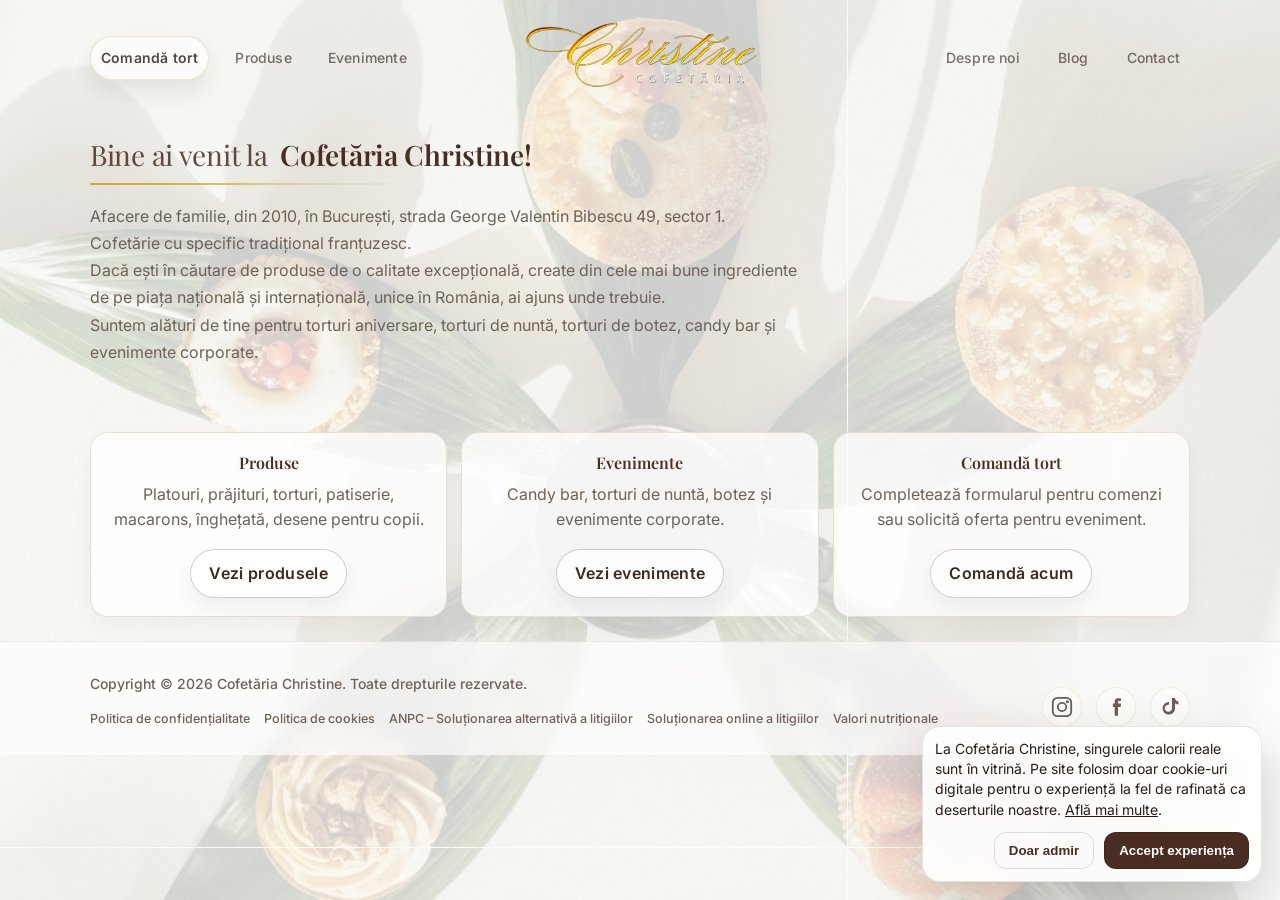
==== commit beda8cbd: "final zi 05.03 functional" ====
--- a/index.html
+++ b/index.html
@@ -73,10 +73,18 @@
     <section class="section hero">
       <div class="container">
         <div class="section__head">
-          <h1>Cofetăria Christine</h1>
+          <h1>
+            <span class="intro">Bine ai venit la</span>
+            Cofetăria Christine!
+          </h1>
           <p>
-            Din 2010, în București, strada George Valentin Bibescu 49, sector 1 (Cartier Băneasa). <br>
-            Cofetărie cu specific tradițional franțuzesc.
+            Afacere de familie, din 2010, în București, strada George Valentin Bibescu 49, sector 1.
+            <br>
+            Cofetărie cu specific tradițional franțuzesc. <br>
+            Dacă ești în căutare de produse de o calitate excepțională, create din cele mai bune ingrediente de pe piața
+            națională și internațională, unice în România, ai ajuns unde trebuie. <br>
+            Suntem alături de tine pentru torturi aniversare, torturi de nuntă, torturi de botez, candy bar și
+            evenimente corporate.
           </p>
         </div>
       </div>
@@ -337,6 +345,7 @@
       reject && reject.addEventListener("click", () => setConsent("rejected"));
     })();
   </script>
+
 </body>
 
 </html>
--- a/style.css
+++ b/style.css
@@ -76,28 +76,6 @@
   display: none;
 }
 
-/* =========================
-   HOME BACKGROUND (ONLY HOME)
-   ========================= */
-.page-home {
-  position: relative;
-  background: url("./assets/img/home-bg.jpg") center/cover fixed no-repeat;
-}
-
-.page-home::before {
-  content: "";
-  position: fixed;
-  inset: 0;
-  background: rgba(251, 250, 247, .82);
-  z-index: 0;
-  pointer-events: none;
-}
-
-/* ridicăm conținutul peste overlay */
-.page-home>* {
-  position: relative;
-  z-index: 1;
-}
 
 /* =========================
    HEADER / NAV
@@ -320,7 +298,7 @@
   position: absolute;
   left: 0;
   bottom: 0;
-  width: 120px;
+  width: 320px;
   height: 2px;
   background: linear-gradient(90deg,
       var(--gold) 0%,
@@ -747,12 +725,6 @@
   color: var(--text);
   border: 1px solid var(--line);
   box-shadow: 0 6px 18px rgba(20, 20, 20, .05);
-}
-
-.address-actions .btn:hover {
-  background: var(--text);
-  color: #fff;
-  border-color: var(--text);
 }
 
 .address-actions .btn--small {
@@ -1609,4 +1581,73 @@
   /* aliniază la stânga */
   align-self: flex-start !important;
   /* dacă părintele e flex și îl centrează */
+}
+
+/* FIX FINAL: Google Maps + Waze (NU maro pe hover) */
+.page-contact .address-actions .btn:hover,
+.page-contact .address-actions .btn:focus-visible,
+.page-contact .address-actions .btn:active {
+  background: rgba(255, 255, 255, 0.92) !important;
+  color: #3b2a22 !important;
+  border-color: rgba(210, 162, 37, 0.55) !important;
+  box-shadow: 0 14px 28px rgba(16, 10, 6, 0.10) !important;
+  transform: translateY(-2px) !important;
+}
+
+/* =========================================
+   BACKGROUND UNIC — stabil pe mobil + desktop
+   (folosește body::before în loc de background-attachment: fixed)
+   ========================================= */
+
+body.page-home,
+body.page-blog,
+body.page-contact,
+body.page-despre-noi {
+  background: none !important;
+  /* important: nu mai folosim background pe body */
+  position: relative;
+}
+
+/* imaginea reală (fixă) */
+body.page-home::before,
+body.page-blog::before,
+body.page-contact::before,
+body.page-despre-noi::before {
+  content: "";
+  position: fixed;
+  inset: 0;
+  z-index: -2;
+  background: url("./assets/img/home-bg.jpg") center / cover no-repeat;
+  transform: translateZ(0);
+  /* ajută Safari */
+}
+
+/* overlay-ul (luminează) */
+body.page-home::after,
+body.page-blog::after,
+body.page-contact::after,
+body.page-despre-noi::after {
+  content: "";
+  position: fixed;
+  inset: 0;
+  z-index: -1;
+  background: rgba(251, 250, 247, 0.82);
+  pointer-events: none;
+}
+
+/* doar ca să fii sigur că tot conținutul e peste overlay */
+body.page-home header,
+body.page-home main,
+body.page-home footer,
+body.page-blog header,
+body.page-blog main,
+body.page-blog footer,
+body.page-contact header,
+body.page-contact main,
+body.page-contact footer,
+body.page-despre-noi header,
+body.page-despre-noi main,
+body.page-despre-noi footer {
+  position: relative;
+  z-index: 1;
 }
--- a/premium-style.css
+++ b/premium-style.css
@@ -6,36 +6,34 @@
 /* ========== TOKENS / VARIABLES ========== */
 :root {
     /* Surfaces & stroke */
-    --surface: rgba(255, 255, 255, 0.78);
-    --surface-2: rgba(255, 255, 255, 0.58);
-    --stroke: rgba(28, 16, 10, 0.08);
-    --stroke-strong: rgba(28, 16, 10, 0.12);
+    --surface: rgba(255, 255, 255, .78);
+    --surface-2: rgba(255, 255, 255, .58);
+    --stroke: rgba(28, 16, 10, .08);
+    --stroke-strong: rgba(28, 16, 10, .12);
 
     /* Shadows & radius */
-    --shadow: 0 12px 34px rgba(16, 10, 6, 0.07);
-    --shadow-soft: 0 8px 22px rgba(16, 10, 6, 0.06);
+    --shadow: 0 12px 34px rgba(16, 10, 6, .07);
+    --shadow-soft: 0 8px 22px rgba(16, 10, 6, .06);
     --radius-lg: 22px;
     --radius: 18px;
     --radius-sm: 14px;
 
     /* Header */
-    --header-surface: rgba(251, 250, 247, 0.72);
-    --header-stroke: rgba(60, 40, 28, 0.10);
-    --header-shadow: 0 10px 30px rgba(16, 10, 6, 0.08);
-
-    /* Brand colors */
+    --header-surface: rgba(251, 250, 247, .72);
+    --header-stroke: rgba(60, 40, 28, .10);
+    --header-shadow: 0 10px 30px rgba(16, 10, 6, .08);
+
+    /* Brand */
     --nav-text: #3b2a22;
-    --nav-muted: rgba(59, 42, 34, 0.78);
-
-    /* Gold accents */
-    --gold-soft: rgba(210, 162, 37, 0.32);
-    --gold-strong: rgba(210, 162, 37, 0.55);
+    --nav-muted: rgba(59, 42, 34, .78);
+
+    /* Gold */
+    --gold-soft: rgba(210, 162, 37, .32);
+    --gold-strong: rgba(210, 162, 37, .55);
 
     /* Typography */
     --text: #4a2d22;
-    /* titluri + text principal */
     --muted: #6f6258;
-    /* text secundar */
     --desc-color: #6f6258;
 
     /* Media sizes */
@@ -64,7 +62,6 @@
     color: var(--muted);
 }
 
-/* Smooth scroll */
 html {
     scroll-behavior: smooth;
 }
@@ -97,13 +94,13 @@
 }
 
 .category__head h2 {
-    letter-spacing: -0.02em;
+    letter-spacing: -.02em;
     line-height: 1.15;
     margin-bottom: 10px;
 }
 
 .category__head p {
-    opacity: 0.88;
+    opacity: .88;
     line-height: 1.6;
 }
 
@@ -142,13 +139,13 @@
 
 .product-card:hover {
     transform: translateY(-3px);
-    box-shadow: 0 16px 42px rgba(16, 10, 6, 0.10);
-}
-
-/* Media (fără bandă albă) */
+    box-shadow: 0 16px 42px rgba(16, 10, 6, .10);
+}
+
+/* Media */
 .product-card__media {
     border-bottom: 1px solid var(--stroke);
-    background: rgba(0, 0, 0, 0.02);
+    background: rgba(0, 0, 0, .02);
     overflow: hidden;
     line-height: 0;
 }
@@ -180,7 +177,7 @@
     font-weight: 600;
     font-size: 22px;
     color: var(--text);
-    letter-spacing: -0.01em;
+    letter-spacing: -.01em;
     margin: 0 0 6px;
 }
 
@@ -206,22 +203,22 @@
 .price {
     font-weight: 600;
     font-size: 18px;
-    letter-spacing: -0.01em;
+    letter-spacing: -.01em;
 }
 
 /* Badge */
 .badge {
-    border: 1px solid rgba(210, 162, 37, 0.22) !important;
-    background: rgba(255, 255, 255, 0.55);
+    border: 1px solid rgba(210, 162, 37, .22) !important;
+    background: rgba(255, 255, 255, .55);
     border-radius: 999px;
     padding: 6px 10px;
     font-size: 12px;
     line-height: 1;
     white-space: nowrap;
-    opacity: 0.85;
-}
-
-@media (max-width: 640px) {
+    opacity: .85;
+}
+
+@media (max-width:640px) {
     .product-card {
         border-radius: var(--radius);
     }
@@ -231,66 +228,100 @@
     }
 }
 
-/* =========================
-   BUTOANE SITE
-   ========================= */
-
-.btn {
+/* ==========================================================
+   BUTTONS (UN SINGUR SISTEM GLOBAL)
+   Alb + text maro, hover elegant (NU se face maro plin)
+   ========================================================== */
+.btn,
+a.btn,
+button.btn,
+input[type="submit"].btn,
+form button[type="submit"] {
+    -webkit-appearance: none;
+    appearance: none;
+
     display: inline-flex;
     align-items: center;
     justify-content: center;
-
-    padding: 10px 20px;
+    gap: 10px;
+
+    padding: 11px 18px;
     border-radius: 999px;
 
-    background: #ffffff;
-    border: 1px solid #4a2d22;
-
-    color: #4a2d22;
-    font-weight: 500;
-
+    background: rgba(255, 255, 255, 0.78);
+    color: #3b2a22;
+    border: 1px solid rgba(60, 40, 28, 0.22);
+
+    font: inherit;
+    font-weight: 600;
+    letter-spacing: .02em;
     text-decoration: none;
     cursor: pointer;
 
-    transition: all .2s ease;
-}
-
-/* Hover */
-.btn:hover {
-    background: #4a2d22;
-    color: #ffffff;
-    border-color: #4a2d22;
-}
-
-/* Active click */
+    box-shadow: 0 10px 22px rgba(16, 10, 6, 0.06);
+    transition: transform .18s ease, box-shadow .18s ease, background-color .18s ease, border-color .18s ease;
+}
+
+.btn:hover,
+a.btn:hover,
+button.btn:hover,
+form button[type="submit"]:hover {
+    background: rgba(255, 255, 255, 0.92);
+    color: #3b2a22;
+    border-color: rgba(210, 162, 37, 0.55);
+    transform: translateY(-2px);
+    box-shadow: 0 14px 28px rgba(16, 10, 6, 0.10);
+}
+
 .btn:active {
     transform: translateY(1px);
 }
 
-.btn:hover {
-    background: #4a2d22;
-    color: #ffffff;
-    transform: translateY(-2px);
-}
-
-/* ========== HEADER (stable) ========== */
+.btn:focus-visible {
+    outline: none;
+    box-shadow: 0 0 0 4px rgba(210, 162, 37, 0.18), 0 14px 28px rgba(16, 10, 6, 0.10);
+}
+
+a.btn:visited {
+    color: #3b2a22;
+}
+
+.btn:disabled,
+button.btn:disabled {
+    opacity: .55;
+    cursor: not-allowed;
+    transform: none !important;
+    box-shadow: none !important;
+}
+
+/* mici */
+.btn--small {
+    padding: 10px 16px;
+    font-size: 14px;
+}
+
+/* ==========================================================
+   HEADER — transparent normal, vizibil doar la scroll
+   ========================================================== */
 .header {
     position: sticky;
     top: 0;
     z-index: 1000;
 
-    background: rgba(251, 250, 247, 0.72);
+    background: transparent;
+    border: none;
+    box-shadow: none;
+    backdrop-filter: none;
+    -webkit-backdrop-filter: none;
+}
+
+/* scrolled state (din JS) */
+.header.header--scrolled {
+    background: rgba(251, 243, 232, 0.70);
+    border-bottom: 1px solid rgba(60, 40, 28, 0.10);
+    box-shadow: 0 10px 30px rgba(16, 10, 6, 0.08);
     backdrop-filter: blur(10px);
     -webkit-backdrop-filter: blur(10px);
-
-    border-bottom: 1px solid var(--header-stroke);
-    box-shadow: var(--header-shadow);
-}
-
-/* scrolled state (din JS) */
-.header.header--scrolled {
-    background: rgba(251, 250, 247, 0.88);
-    box-shadow: 0 12px 34px rgba(16, 10, 6, 0.10);
 }
 
 /* Layout split: nav stânga | logo | nav dreapta */
@@ -300,7 +331,6 @@
     align-items: center;
     gap: 16px;
     padding: 0 0;
-    /* tu ai vrut banda mai “tight” */
 }
 
 .nav--left {
@@ -374,7 +404,7 @@
     transform: translateY(0);
 }
 
-/* CTA */
+/* CTA din meniu (nu e .btn, nu îl atingem) */
 .nav__link--cta {
     color: var(--nav-text);
     background: rgba(255, 255, 255, 0.75);
@@ -387,11 +417,6 @@
     background: rgba(255, 255, 255, 0.90);
     border-color: var(--gold-strong);
     transform: translateY(-1px);
-}
-
-.nav__link--cta[aria-current="page"] {
-    background: rgba(255, 255, 255, 0.90);
-    border-color: var(--gold-strong);
 }
 
 /* Hamburger */
@@ -443,9 +468,7 @@
     justify-content: center;
 }
 
-@media (max-width: 980px) {
-
-    /* Pe mobil: logo stânga + hamburger dreapta */
+@media (max-width:980px) {
     .header__inner--split {
         display: flex;
         align-items: center;
@@ -466,12 +489,10 @@
         height: 72px;
     }
 
-    /* Performanță pe mobil */
+    /* performanță pe mobil */
     .header {
         backdrop-filter: none;
         -webkit-backdrop-filter: none;
-        background: rgba(251, 250, 247, 0.96);
-        box-shadow: 0 8px 18px rgba(16, 10, 6, 0.08);
     }
 
     .product-card {
@@ -486,19 +507,9 @@
     .nav__link:hover {
         background: transparent;
     }
-
-    .product-card,
-    .btn,
-    .nav__link {
-        transition: none !important;
-    }
-
-    body {
-        background-attachment: scroll !important;
-    }
-}
-
-/* ========== SECTION SPACING (editorial) ========== */
+}
+
+/* ========== SECTION SPACING ========== */
 section {
     padding-top: clamp(28px, 4vw, 52px);
     padding-bottom: clamp(28px, 4vw, 52px);
@@ -559,13 +570,14 @@
     color: var(--nav-text);
     background: rgba(255, 255, 255, 0.6);
     border: 1px solid rgba(210, 162, 37, 0.22);
-    transition: transform .18s ease, box-shadow .18s ease, background-color .18s ease;
+    transition: transform .18s ease, box-shadow .18s ease, background-color .18s ease, border-color .18s ease;
 }
 
 .footer__right a:hover {
     transform: translateY(-2px);
     box-shadow: 0 14px 28px rgba(16, 10, 6, 0.10);
     background: rgba(255, 255, 255, 0.85);
+    border-color: rgba(210, 162, 37, 0.55);
 }
 
 .footer__right svg {
@@ -573,7 +585,7 @@
     height: 20px;
 }
 
-@media (max-width: 980px) {
+@media (max-width:980px) {
     .footer__premium-inner {
         flex-direction: column;
         gap: 24px;
@@ -635,11 +647,10 @@
    ORDER FORM (Comandă tort) — DOAR #orderForm
    ========================================================== */
 
-/* Formular mai îngust + ALINIAT STÂNGA (cum era) */
+/* Formular mai îngust + ALINIAT STÂNGA */
 #orderForm {
     max-width: 780px;
     margin: 0;
-    /* stânga, nu pe mijloc */
 }
 
 /* Rânduri în grid */
@@ -651,18 +662,17 @@
     margin-bottom: 10px;
 }
 
-@media (max-width: 820px) {
+@media (max-width:820px) {
     #orderForm .form__row {
         grid-template-columns: 1fr;
     }
 }
 
-/* Câmp + spacing între titlu și input */
+/* Câmp */
 #orderForm .field {
     display: flex;
     flex-direction: column;
     gap: 8px;
-    /* aici “dezlipim” titlul de input */
     min-width: 0;
 }
 
@@ -674,103 +684,7 @@
     box-sizing: border-box;
 }
 
-/* Înălțimi fine */
-#orderForm input[type="text"],
-#orderForm input[type="tel"],
-#orderForm input[type="email"],
-#orderForm input[type="date"],
-#orderForm select {
-    height: 40px;
-    border-radius: 14px;
-}
-
-/* Number (Safari) */
-#orderForm input[type="number"] {
-    height: 40px;
-    border-radius: 14px;
-    line-height: normal;
-    padding-top: 10px;
-    padding-bottom: 10px;
-}
-
-/* Textarea */
-#orderForm .field textarea {
-    border-radius: 16px;
-}
-
-/* Data: “centrată” mai bine pe Safari */
-#orderForm input[type="date"] {
-    line-height: 40px;
-    padding-top: 0;
-    padding-bottom: 0;
-    padding-right: 14px;
-}
-
-/* Erori */
-#orderForm .field-error {
-    display: block;
-    margin-top: 4px;
-}
-
-/* Rândul de aniversare (Tip tort + Platou) să nu lase gol mare */
-#orderForm #aniversareRow2 {
-    margin-bottom: 2px;
-}
-
-/* Mesajul de sub platou: lipit + mic + ALINIAT STÂNGA + o singură linie */
-#orderForm .field-help {
-    display: block;
-    margin-top: 2px;
-    font-size: 9px;
-    line-height: 1.2;
-    opacity: .65;
-    text-align: left;
-    width: 100%;
-    white-space: nowrap;
-    /* 1 linie */
-    overflow: hidden;
-    text-overflow: ellipsis;
-    /* dacă nu încape pe ecrane mici */
-}
-
-/* 1) IMPORTANT: nu mai lăsăm field-error gol să ocupe spațiu */
-#orderForm .field-error:empty {
-    display: none;
-    margin: 0;
-    padding: 0;
-}
-
-/* 2) Mesajul "Cantitatea..." fix sub select */
-#orderForm .field-help {
-    margin-top: -4px;
-    /* îl “tragem” mai sus (ajustează -2 / -4 / -6) */
-    font-size: 9.5px;
-    line-height: 1.2;
-    opacity: .65;
-    white-space: nowrap;
-    overflow: hidden;
-    text-overflow: ellipsis;
-}
-
-/* 3) Numar persoane: îl facem IDENTIC ca înălțime/padding cu restul */
-#orderForm input[type="number"] {
-    height: 40px;
-    padding: 0 14px;
-    /* scoate padding-top/bottom care îl “urcă” */
-    line-height: 40px;
-    /* centrează vizual */
-    box-sizing: border-box;
-}
-
-/* Safari/Chrome: opțional (stabilizează aspectul input number) */
-#orderForm input[type="number"] {
-    -webkit-appearance: none;
-    appearance: none;
-}
-
-/* ===== FIX: aliniază perfect "Număr persoane" cu "Tip eveniment" ===== */
-
-/* 1) Aceeași înălțime pentru toate input/select din orderForm */
+/* Înălțimi consistente */
 #orderForm input[type="text"],
 #orderForm input[type="tel"],
 #orderForm input[type="email"],
@@ -781,92 +695,70 @@
     line-height: 40px !important;
     padding: 0 14px !important;
     box-sizing: border-box !important;
-}
-
-/* 2) Number: scoatem orice padding vertical care îl urcă/jos */
+    border-width: 1px !important;
+    border-radius: 14px;
+}
+
 #orderForm input[type="number"] {
     padding-top: 0 !important;
     padding-bottom: 0 !important;
-}
-
-/* 3) Safari/Chrome: stabilizare stepper (să nu “umfle” câmpul) */
-#orderForm input[type="number"] {
     -webkit-appearance: none;
     appearance: none;
 }
 
-/* ===== ORDER FORM: aliniază SELECT cu NUMBER (Safari/Chrome safe) ===== */
-#orderForm #tipEveniment,
-#orderForm #nrPersoane {
-    height: 40px !important;
-    min-height: 40px !important;
-    box-sizing: border-box !important;
-    padding: 0 14px !important;
-    border-width: 1px !important;
-    /* ca focus-ul să nu schimbe grosimea */
-}
-
-/* Select: îl facem să se comporte ca un input */
 #orderForm #tipEveniment {
-    line-height: 40px !important;
     -webkit-appearance: none;
-    /* Safari */
     appearance: none;
-    background-position: right 12px center;
-    /* dacă ai icon */
-}
-
-/* Number: neutralizăm baseline ciudat + stepper “umflat” */
-#orderForm #nrPersoane {
-    line-height: 40px !important;
-    padding-top: 0 !important;
-    padding-bottom: 0 !important;
-}
-
-/* IMPORTANT: erorile goale să nu ocupe spațiu (altfel îți “căde” o coloană) */
+}
+
+#orderForm .field textarea {
+    border-radius: 16px;
+}
+
+#orderForm input[type="date"] {
+    padding-right: 14px;
+}
+
+/* Erori */
+#orderForm .field-error {
+    display: block;
+    margin-top: 4px;
+}
+
 #orderForm .field-error:empty {
     display: none !important;
-}
-
-/* mic fine-tune doar dacă Safari încă e mofturos (lasă 0px dacă e ok) */
-@supports (-webkit-touch-callout: none) {
-    #orderForm #nrPersoane {
-        transform: translateY(0px);
-    }
-}
-
-/* Când e ascuns, să fie 100% scos din layout (uneori Safari e mofturos) */
+    margin: 0;
+    padding: 0;
+}
+
+/* Helper text sub platou */
+#orderForm .field-help {
+    display: block;
+    margin-top: -4px;
+    font-size: 9.5px;
+    line-height: 1.2;
+    opacity: .65;
+    text-align: left;
+    width: 100%;
+    white-space: nowrap;
+    overflow: hidden;
+    text-overflow: ellipsis;
+}
+
+/* hidden trebuie să bată peste display:grid */
+#orderForm [hidden] {
+    display: none !important;
+}
+
 #orderForm #nrPersoaneWrap[hidden] {
     display: none !important;
 }
 
-/* IMPORTANT: hidden trebuie să bată peste display:grid */
-#orderForm [hidden] {
-    display: none !important;
-}
-
-/* =========================
-   ORDER FORM — Mobile: aceeași structură, stabil
-   ========================= */
-
-@media (max-width: 820px) {
-
-    /* fiecare rând devine 1 coloană */
-    #orderForm .form__row {
-        grid-template-columns: 1fr !important;
-    }
-
-    /* când Număr persoane e ascuns, rândul 3 rămâne “curat” */
-    #orderForm #nrPersoaneWrap[hidden] {
-        display: none !important;
-    }
-
-    /* rândul de Aniversare (Tip tort + Platou) tot 1 coloană pe mobil */
+@media (max-width:820px) {
     #orderForm #aniversareRow2 {
         grid-template-columns: 1fr !important;
     }
 
-    /* helper text sub platou să nu fie tăiat pe mobil */
     #orderForm .field-help {
         white-space: normal !important;
         overflow: visible !important;
@@ -874,281 +766,12 @@
     }
 }
 
-/* FORCE: orice element cu [hidden] din formular NU apare */
-#orderForm [hidden] {
-    display: none !important;
-}
-
-/* Butoane: pe hover nu mai dispare textul */
-.btn,
-.btn:visited {
-    color: #4a2d22;
-    text-decoration: none;
-}
-
-.btn:hover,
-.btn:focus-visible {
-    color: #4a2d22 !important;
-    text-decoration: none;
-}
-
-/* dacă ai icon (svg) în buton */
-.btn svg {
-    fill: currentColor;
-    stroke: currentColor;
-}
-
-/* BUTOANE PRIMARY (maro) */
-.btn--primary,
-.btn--order,
-.btn--submit {
-    background: #4a2d22;
-    border-color: #4a2d22;
-    color: #d4af37;
-    /* auriu */
-}
-
-.btn--primary:hover,
-.btn--order:hover,
-.btn--submit:hover {
-    background: #3a2219;
-    border-color: #3a2219;
-    color: #d4af37;
-}
-
 /* ==========================================================
-   BUTTONS — UNIFY (global)
-   Pastreaza toate butoanele elegante: alb + text maro
-   Pune ULTIMUL in CSS (premium-style.css / style.css)
+   CONTACT – oprește hover-ul “maro” DOAR pe Contact
    ========================================================== */
-
-/* baza: <a class="btn"> si <button class="btn"> */
-.btn,
-a.btn,
-button.btn,
-input[type="submit"].btn {
-    -webkit-appearance: none;
-    appearance: none;
-
-    display: inline-flex;
-    align-items: center;
-    justify-content: center;
-    gap: 10px;
-
-    padding: 11px 18px;
-    border-radius: 999px;
-
-    background: rgba(255, 255, 255, 0.78) !important;
-    color: #3b2a22 !important;
-    border: 1px solid rgba(60, 40, 28, 0.22) !important;
-
-    font-family: inherit;
-    font-weight: 600;
-    letter-spacing: .02em;
-    text-decoration: none !important;
-
-    box-shadow: 0 10px 22px rgba(16, 10, 6, 0.06);
-    transition: transform .18s ease, box-shadow .18s ease, background-color .18s ease, border-color .18s ease, color .18s ease;
-}
-
-/* hover/focus: NU inversam culorile, doar rafinam */
-.btn:hover,
-a.btn:hover,
-button.btn:hover,
-input[type="submit"].btn:hover {
-    background: rgba(255, 255, 255, 0.92) !important;
-    color: #3b2a22 !important;
-    border-color: rgba(210, 162, 37, 0.55) !important;
-    transform: translateY(-2px);
-    box-shadow: 0 14px 28px rgba(16, 10, 6, 0.10);
-}
-
-.btn:focus-visible,
-a.btn:focus-visible,
-button.btn:focus-visible,
-input[type="submit"].btn:focus-visible {
-    outline: none;
-    box-shadow: 0 0 0 4px rgba(210, 162, 37, 0.18), 0 14px 28px rgba(16, 10, 6, 0.10);
-}
-
-/* vizitat sa ramana maro (nu mov) */
-a.btn:visited {
-    color: #3b2a22 !important;
-}
-
-/* dezactivat */
-.btn:disabled,
-button.btn:disabled {
-    opacity: .55;
-    cursor: not-allowed;
-    transform: none !important;
-    box-shadow: none !important;
-}
-
-/* ----------------------------------------------------------
-   IMPORTANT: submit-urile din formulare (daca nu au .btn)
-   (Trimite solicitarea etc.)
-   ---------------------------------------------------------- */
-#orderForm button[type="submit"],
-#contactForm button[type="submit"],
-form button[type="submit"] {
-    background: rgba(255, 255, 255, 0.78) !important;
-    color: #3b2a22 !important;
-    border: 1px solid rgba(60, 40, 28, 0.22) !important;
-    border-radius: 999px !important;
-    box-shadow: 0 10px 22px rgba(16, 10, 6, 0.06) !important;
-}
-
-#orderForm button[type="submit"]:hover,
-#contactForm button[type="submit"]:hover,
-form button[type="submit"]:hover {
-    background: rgba(255, 255, 255, 0.92) !important;
-    color: #3b2a22 !important;
-    border-color: rgba(210, 162, 37, 0.55) !important;
-}
-
-/* ----------------------------------------------------------
-   Neutralizam vechile variante care iti stricau culorile
-   (le aducem la acelasi look)
-   ---------------------------------------------------------- */
-.btn--gold,
-.btn--ghost,
-.nav__link--cta,
-.btn--order,
-.btn--info {
-    background: rgba(255, 255, 255, 0.78) !important;
-    color: #3b2a22 !important;
-    border: 1px solid rgba(60, 40, 28, 0.22) !important;
-    box-shadow: 0 10px 22px rgba(16, 10, 6, 0.06) !important;
-}
-
-.btn--gold:hover,
-.btn--ghost:hover,
-.nav__link--cta:hover,
-.btn--order:hover,
-.btn--info:hover {
-    background: rgba(255, 255, 255, 0.92) !important;
-    color: #3b2a22 !important;
-    border-color: rgba(210, 162, 37, 0.55) !important;
-}
-
-/* optional: butoane mici */
-.btn--small {
-    padding: 10px 16px !important;
-    font-size: 14px !important;
-}
-
-/* scoate cardul mare din spatele butoanelor */
-.cta-card {
-    background: none !important;
-    border: none !important;
-    box-shadow: none !important;
-    padding: 0 !important;
-}
-
-/* elimină și eventualul fundal din secțiune */
-.cta-section {
-    background: transparent !important;
-}
-
-/* centrăm frumos butoanele */
-.cta-actions {
-    display: flex;
-    justify-content: center;
-    flex-wrap: wrap;
-    gap: 16px;
-}
-
-/* ===== HEADER: fără bandă (normal), bandă doar la scroll ===== */
-.header {
-    background: transparent !important;
-    border: none !important;
-    border-bottom: none !important;
-    box-shadow: none !important;
-    backdrop-filter: none !important;
-    -webkit-backdrop-filter: none !important;
-}
-
-.header.header--scrolled {
-    background: rgba(251, 243, 232, 0.70) !important;
-    border-bottom: 1px solid rgba(60, 40, 28, 0.10) !important;
-    box-shadow: 0 10px 30px rgba(16, 10, 6, 0.08) !important;
-    backdrop-filter: blur(10px) !important;
-    -webkit-backdrop-filter: blur(10px) !important;
-}
-
-.header {
-    background: transparent !important;
-    border: none !important;
-    box-shadow: none !important;
-    backdrop-filter: none !important;
-    -webkit-backdrop-filter: none !important;
-}
-
-.header.header--scrolled {
-    background: rgba(251, 243, 232, 0.70) !important;
-    border-bottom: 1px solid rgba(60, 40, 28, 0.10) !important;
-    box-shadow: 0 10px 30px rgba(16, 10, 6, 0.08) !important;
-    backdrop-filter: blur(10px) !important;
-    -webkit-backdrop-filter: blur(10px) !important;
-}
-
-/* ==========================================================
-   FIX FINAL BUTOANE (override peste tot site-ul)
-   Pune ULTIMUL in premium-style.css
-   ========================================================== */
-
-a.btn,
-button.btn {
-    background: var(--text);
-    color: #fff;
-    border-color: var(--text);
-}
-
-/* Hover coerent, NU maro */
-a.btn:hover,
-button.btn:hover {
-    background: rgba(255, 255, 255, 0.92) !important;
-    color: #3b2a22 !important;
-    border-color: rgba(210, 162, 37, 0.55) !important;
-    box-shadow: 0 14px 28px rgba(16, 10, 6, 0.10) !important;
-    transform: translateY(-2px);
-}
-
-/* Ghost */
-a.btn.btn--ghost,
-button.btn.btn--ghost {
-    background: transparent;
-    color: var(--text);
-    border-color: var(--line);
-}
-
-a.btn.btn--ghost:hover,
-button.btn.btn--ghost:hover {
-    background: rgba(255, 255, 255, 0.92) !important;
-    color: #3b2a22 !important;
-    border-color: rgba(210, 162, 37, 0.55) !important;
-    box-shadow: 0 14px 28px rgba(16, 10, 6, 0.10) !important;
-    transform: translateY(-2px);
-}
-
-/* CONTACT — fix hover butoane Google Maps / Waze (fără maro) */
-.address-actions .btn,
-.address-actions .btn:hover,
-.address-actions .btn:focus-visible {
-    background: rgba(255, 255, 255, 0.92) !important;
-    color: #3b2a22 !important;
-    border-color: rgba(210, 162, 37, 0.55) !important;
-}
-
-/* =========================================
-   CONTACT – oprește hover-ul maro pe linkurile din carduri
-   (fără să strici restul site-ului)
-   ========================================= */
-
-/* 1) Butoanele Google Maps / Waze – hover elegant, ca restul butoanelor */
 .page-contact .address-actions .btn:hover,
-.page-contact .address-actions .btn:focus-visible {
+.page-contact .address-actions .btn:focus-visible,
+.page-contact .address-actions .btn:active {
     background: rgba(255, 255, 255, 0.92) !important;
     color: #3b2a22 !important;
     border-color: rgba(210, 162, 37, 0.55) !important;
@@ -1156,7 +779,7 @@
     transform: translateY(-2px) !important;
 }
 
-/* 2) Social media – să nu se mai facă maro */
+/* Social media din Contact */
 .page-contact .contact-social a:hover,
 .page-contact .contact-social a:focus-visible {
     background: rgba(255, 255, 255, 0.92) !important;
@@ -1166,10 +789,90 @@
     transform: translateY(-2px) !important;
 }
 
-/* CONTACT – Google Maps / Waze: oprește hover-ul maro (forțat) */
-.page-contact .address-actions a.btn:hover,
-.page-contact .address-actions a.btn:focus-visible,
-.page-contact .address-actions a.btn:active {
+/* ==========================================================
+   MODAL POPUP PREMIUM
+   ========================================================== */
+.modal {
+    position: fixed;
+    inset: 0;
+    display: none;
+    align-items: center;
+    justify-content: center;
+    z-index: 9999;
+}
+
+.modal.is-open {
+    display: flex;
+}
+
+.modal__backdrop {
+    position: absolute;
+    inset: 0;
+    background: rgba(0, 0, 0, 0.35);
+    backdrop-filter: blur(3px);
+}
+
+.modal__card {
+    position: relative;
+    max-width: 520px;
+    width: 90%;
+    background: #ffffff;
+    border-radius: 18px;
+    padding: 38px 34px;
+    box-shadow: 0 40px 80px rgba(0, 0, 0, 0.18);
+    text-align: center;
+    animation: modalFade .25s ease;
+}
+
+.modal__title {
+    font-family: "Playfair Display", serif;
+    font-size: 30px;
+    margin-bottom: 14px;
+    color: #3b2a22;
+}
+
+.modal__text {
+    font-size: 16px;
+    line-height: 1.6;
+    color: #5a4a43;
+    margin-bottom: 28px;
+}
+
+.modal__card .btn {
+    margin-top: 6px;
+    min-width: 110px;
+}
+
+@keyframes modalFade {
+    from {
+        transform: translateY(20px);
+        opacity: 0;
+    }
+
+    to {
+        transform: translateY(0);
+        opacity: 1;
+    }
+}
+
+/* ==========================================================
+   Background fix: iOS / mobile (păstrează cover, dar stabil)
+   ========================================================== */
+@media (max-width:900px) {
+
+    .page-home,
+    .page-blog,
+    .page-contact,
+    .page-despre-noi {
+        background-attachment: scroll !important;
+        background-position: 50% 35% !important;
+    }
+}
+
+/* CONTACT — Google Maps / Waze: NU maro pe hover (override final) */
+.page-contact .address-actions .btn:hover,
+.page-contact .address-actions .btn:focus-visible,
+.page-contact .address-actions .btn:active {
     background: rgba(255, 255, 255, 0.92) !important;
     color: #3b2a22 !important;
     border-color: rgba(210, 162, 37, 0.55) !important;
@@ -1177,7 +880,505 @@
     transform: translateY(-2px) !important;
 }
 
-/* dacă ai o regulă generică pe linkuri în carduri, o anulăm DOAR aici */
-.page-contact .address-actions a.btn:hover * {
+/* ==== FIX FINAL (CONTACT) — Google Maps / Waze NU devin maro ==== */
+body.page-contact .address-actions a.btn,
+body.page-contact .address-actions button.btn {
+    background: transparent !important;
+    color: var(--text) !important;
+    border-color: var(--line) !important;
+}
+
+body.page-contact .address-actions a.btn:hover,
+body.page-contact .address-actions a.btn:focus-visible,
+body.page-contact .address-actions a.btn:active,
+body.page-contact .address-actions button.btn:hover,
+body.page-contact .address-actions button.btn:focus-visible,
+body.page-contact .address-actions button.btn:active {
+    background: rgba(255, 255, 255, 0.92) !important;
     color: #3b2a22 !important;
+    border-color: rgba(210, 162, 37, 0.55) !important;
+    box-shadow: 0 14px 28px rgba(16, 10, 6, 0.10) !important;
+    transform: translateY(-2px) !important;
+}
+
+/* dacă există ceva în interior care rămâne alb/maro aiurea */
+body.page-contact .address-actions a.btn:hover *,
+body.page-contact .address-actions button.btn:hover * {
+    color: #3b2a22 !important;
+}
+
+/* CTA – scoate “banda/cardul” de fundal peste tot, rămân doar butoanele */
+.cta-card {
+    background: transparent !important;
+    border: 0 !important;
+    box-shadow: none !important;
+    backdrop-filter: none !important;
+    -webkit-backdrop-filter: none !important;
+    padding: 0 !important;
+}
+
+.cta-section {
+    background: transparent !important;
+}
+
+/* ==========================================================
+   PRODUSE — Sticky chips (DOAR butoanele, fără bandă)
+   Pune ULTIMUL în premium-style.css
+   ========================================================== */
+
+/* 0) Offset corect pentru header-ul tău (logo mare) — DOAR pe Produse */
+body.page-produse {
+    --produse-sticky-top: 138px;
+}
+
+/* desktop */
+
+@media (max-width: 980px) {
+    body.page-produse {
+        --produse-sticky-top: 92px;
+    }
+
+    /* mobil */
+}
+
+/* 1) Sticky nu merge dacă un părinte are overflow ascuns — fix local */
+body.page-produse .section,
+body.page-produse .section .container,
+body.page-produse .section__head {
+    overflow: visible !important;
+}
+
+/* 2) Bara cu chips: sticky + TRANSPARENT (fără bandă) */
+body.page-produse .category-nav {
+    position: sticky !important;
+    top: var(--produse-sticky-top) !important;
+    z-index: 2000 !important;
+
+    background: transparent !important;
+    border: 0 !important;
+    box-shadow: none !important;
+
+    padding: 10px 0 14px !important;
+    /* doar spațiu, fără fundal */
+    margin: 18px 0 28px !important;
+
+    display: flex !important;
+    gap: 10px !important;
+    flex-wrap: wrap !important;
+}
+
+/* 3) Ca să nu stea lipită “urât” de header când e sticky */
+body.page-produse .category-nav::before {
+    content: "";
+    position: absolute;
+    inset: -12px 0 auto 0;
+    height: 12px;
+    background: transparent;
+}
+
+/* PRODUSE – elimină banda din spatele chips */
+body.page-produse .section__head {
+    background: transparent !important;
+    border: none !important;
+    box-shadow: none !important;
+    padding-bottom: 0 !important;
+}
+
+/* asigură că nici wrapperul nu are fundal */
+body.page-produse .section__head .category-nav {
+    background: transparent !important;
+}
+
+/* PRODUSE – KILL banda din spatele chips (oricine ar fi vinovatul) */
+body.page-produse .section,
+body.page-produse .section .container,
+body.page-produse .section__head,
+body.page-produse .section__head .category-nav {
+    background: transparent !important;
+    border: 0 !important;
+    box-shadow: none !important;
+    backdrop-filter: none !important;
+    -webkit-backdrop-filter: none !important;
+}
+
+/* dacă banda e făcută din pseudo-element */
+body.page-produse .section__head::before,
+body.page-produse .section__head::after,
+body.page-produse .category-nav::before,
+body.page-produse .category-nav::after {
+    content: none !important;
+}
+
+/* PRODUSE — scoate “banda” din HERO (doar pe pagina Produse) */
+body.page-produse .section--hero,
+body.page-produse .section--hero .container,
+body.page-produse .section--hero .section__head {
+    background: transparent !important;
+    border: 0 !important;
+    box-shadow: none !important;
+    backdrop-filter: none !important;
+    -webkit-backdrop-filter: none !important;
+}
+
+/* dacă banda e din pseudo-elemente (super des la “linii”/“benzi”) */
+body.page-produse .section--hero::before,
+body.page-produse .section--hero::after,
+body.page-produse .section--hero .container::before,
+body.page-produse .section--hero .container::after,
+body.page-produse .section--hero .section__head::before,
+body.page-produse .section--hero .section__head::after {
+    content: none !important;
+}
+
+/* ==========================================================
+   PRODUSE — submeniu sticky FĂRĂ bandă (rămân doar chips)
+   ========================================================== */
+body.page-produse .products-subnav,
+body.page-produse .products-subnav .products-subnav__inner {
+    background: transparent !important;
+    border: 0 !important;
+    box-shadow: none !important;
+    backdrop-filter: none !important;
+    -webkit-backdrop-filter: none !important;
+}
+
+/* dacă “banda” vine din pseudo-elemente */
+body.page-produse .products-subnav::before,
+body.page-produse .products-subnav::after,
+body.page-produse .products-subnav .products-subnav__inner::before,
+body.page-produse .products-subnav .products-subnav__inner::after {
+    content: none !important;
+}
+
+/* sticky corect: să NU intre sub header */
+body.page-produse .products-subnav {
+    position: sticky !important;
+    top: calc(var(--header-offset, 84px) + 10px) !important;
+    /* 10px spațiu sub header */
+    z-index: 200 !important;
+}
+
+/* un pic de aer sub HERO, ca să nu fie lipit */
+body.page-produse .section--hero {
+    padding-bottom: 10px !important;
+}
+
+body.page-produse .products-subnav {
+    margin-top: 10px !important;
+}
+
+/* ==================================================
+   PRODUSE — compactare spații (hero → chips → produse)
+   ================================================== */
+
+/* mai puțin spațiu sub titlul "Produse" */
+body.page-produse .section--hero {
+    padding-bottom: 0px !important;
+}
+
+/* submeniul mai aproape de titlu */
+body.page-produse .products-subnav {
+    margin-top: 0px !important;
+    margin-bottom: 2px !important;
+}
+
+/* prima categorie mai aproape de chips */
+body.page-produse .category {
+    padding-top: 0px !important;
+}
+
+/* PRODUSE — sticky chips: FĂRĂ OPACITATE / FĂRĂ BLUR */
+body.page-produse .products-subnav {
+    background: transparent !important;
+    backdrop-filter: none !important;
+    -webkit-backdrop-filter: none !important;
+    border: 0 !important;
+    box-shadow: none !important;
+}
+
+/* și inner-ul (containerul din subnav) */
+body.page-produse .products-subnav__inner {
+    background: transparent !important;
+}
+
+body.page-produse .chip {
+    background: rgba(255, 255, 255, 0.92) !important;
+    /* sau 1 pentru complet opac */
+}
+
+/* PRODUSE — offset corect pentru ancore (chips menu) */
+body.page-produse .category {
+    scroll-margin-top: 200px;
+}
+
+/* PRODUSE — scoate liniile dintre categorii */
+body.page-produse .category {
+    border: none !important;
+}
+
+body.page-produse .category+.category {
+    border-top: none !important;
+}
+
+/* dacă vine din carduri */
+body.page-produse .product-card__meta {
+    border-top: none !important;
+}
+
+/* ==================================================
+   PRODUSE — linie elegantă fade sub fiecare categorie
+   ================================================== */
+
+body.page-produse .category__head h2 {
+    position: relative;
+    display: inline-block;
+    padding-bottom: 8px;
+}
+
+body.page-produse .category__head h2::after {
+    content: "";
+    position: absolute;
+    left: 0;
+    bottom: 0;
+    width: 120px;
+    height: 2px;
+
+    background: linear-gradient(90deg,
+            var(--gold) 0%,
+            var(--gold) 40%,
+            rgba(210, 162, 37, 0.35) 70%,
+            rgba(210, 162, 37, 0) 100%);
+}
+
+/* ===============================
+   PRODUSE — SUBMENIU MOBIL: 1 RÂND (CIocan)
+   =============================== */
+@media (max-width: 900px) {
+
+    /* bara sticky să fie complet transparentă */
+    body.page-produse .products-subnav {
+        position: sticky;
+        top: 72px;
+        z-index: 3000;
+        background: transparent !important;
+        border: 0 !important;
+        box-shadow: none !important;
+        backdrop-filter: none !important;
+        -webkit-backdrop-filter: none !important;
+    }
+
+    body.page-produse .products-subnav__inner {
+        padding: 6px 0 !important;
+    }
+
+    /* IMPORTANT: nu flex -> 1 linie garantat */
+    body.page-produse .category-nav {
+        display: block !important;
+        white-space: nowrap !important;
+        overflow-x: auto !important;
+        overflow-y: hidden !important;
+        -webkit-overflow-scrolling: touch;
+        padding: 6px 2px 10px !important;
+        scrollbar-width: none;
+    }
+
+    body.page-produse .category-nav::-webkit-scrollbar {
+        display: none;
+    }
+
+    body.page-produse .chip {
+        display: inline-flex !important;
+        vertical-align: middle;
+        white-space: nowrap !important;
+
+        font-size: 12px;
+        padding: 8px 10px;
+        border-radius: 999px;
+
+        margin-right: 10px;
+        /* în loc de gap */
+        max-width: 70vw;
+        overflow: hidden;
+        text-overflow: ellipsis;
+    }
+
+    body.page-produse .chip:last-child {
+        margin-right: 2px;
+    }
+
+    /* ca să nu-ți ajungă titlul lipit sub meniu după click */
+    body.page-produse .category {
+        scroll-margin-top: 150px;
+    }
+}
+
+/* offset pentru scroll din submeniu */
+.page-produse .category {
+    scroll-margin-top: 170px;
+}
+
+.products-subnav .category-nav {
+    scroll-behavior: smooth;
+}
+
+/* Chips active (vizual) */
+.products-subnav .chip.is-active {
+    border-color: rgba(210, 162, 37, .55);
+    box-shadow: 0 10px 24px rgba(16, 10, 6, .10);
+}
+
+/* Submeniul să NU fie opac (cum ai vrut) */
+.products-subnav {
+    background: transparent !important;
+    backdrop-filter: none !important;
+    -webkit-backdrop-filter: none !important;
+    border: 0 !important;
+    box-shadow: none !important;
+}
+
+/* Scroll smooth pentru glisarea submeniului */
+.products-subnav .category-nav {
+    scroll-behavior: smooth;
+    overflow-x: auto;
+    -webkit-overflow-scrolling: touch;
+    scrollbar-width: none;
+}
+
+.products-subnav .category-nav::-webkit-scrollbar {
+    display: none;
+}
+
+/* ================================
+   PRODUSE — chip activ: subliniere fină, fără “inel” gros
+   (desktop + mobile)
+   ================================ */
+
+/* scoatem accentul agresiv (outline / border dublu / shadow) */
+.page-produse .category-nav .chip.is-active {
+    outline: none !important;
+    box-shadow: none !important;
+    border-color: rgba(60, 40, 28, 0.22) !important;
+    /* ca restul */
+    position: relative;
+}
+
+/* subliniere “pierdută” (gradient soft) */
+.page-produse .category-nav .chip.is-active::after {
+    content: "";
+    position: absolute;
+    left: 14px;
+    right: 14px;
+    bottom: 6px;
+    height: 2px;
+    border-radius: 999px;
+    background: linear-gradient(90deg,
+            rgba(210, 162, 37, 0) 0%,
+            rgba(210, 162, 37, .55) 35%,
+            rgba(210, 162, 37, .55) 65%,
+            rgba(210, 162, 37, 0) 100%);
+    opacity: .85;
+}
+
+/* opțional: un mic “boost” de text, dar fără bold agresiv */
+.page-produse .category-nav .chip.is-active {
+    font-weight: 650;
+    /* în loc de 800 */
+}
+
+/* HOME – reduce spațiul dintre text și carduri */
+.page-home .section {
+    padding: 24px 0;
+}
+
+/* HOME – distanță mai mare sub titlu */
+.page-home .section__head h1 {
+    margin-bottom: 36px;
+}
+
+/* Intro (default: text normal, fără animație) */
+.section__head .intro {
+    display: inline-block;
+    white-space: nowrap;
+    margin-right: 6px;
+    font-weight: 400;
+    opacity: .85;
+
+    overflow: visible;
+    max-width: none;
+    border-right: 0;
+}
+
+/* HOME — HERO premium (fără animații) */
+body.page-home .section__head {
+    max-width: 760px;
+    /* nu mai e lat cât containerul => arată editorial */
+}
+
+body.page-home .section__head h1 {
+    margin-bottom: 18px;
+    /* spațiu frumos între titlu și text */
+}
+
+body.page-home .section__head p {
+    margin-top: 0;
+    max-width: 72ch;
+    /* rânduri elegante, nu foarte lungi */
+    line-height: 1.7;
+}
+
+/* Background texturat pentru paginile principale */
+body.page-produse,
+body.page-evenimente,
+body.page-comanda {
+    background: #fbf3e8 url("assets/img/bg-paper.jpg") repeat;
+}
+
+body.page-produse .products-subnav,
+body.page-evenimente .products-subnav {
+    margin-top: 0px;
+}
+
+/* ==================================================
+   TITLURI SUBLINIATE (fade) — Produse + Evenimente
+   (pune ULTIMUL în premium-style.css)
+   ================================================== */
+
+/* 1) Dăm ancoră corectă titlurilor (ALT-FEL linia poate “fugi”) */
+body.page-produse .category__head h2,
+body.page-produse .category__head h3,
+body.page-evenimente .category__head h2,
+body.page-evenimente .category__head h3 {
+    position: relative;
+    display: inline-block;
+    padding-bottom: 10px;
+    /* ajustezi 8–12px cum îți place */
+}
+
+/* 2) Linia “pierdută” */
+body.page-produse .category__head h2::after,
+body.page-produse .category__head h3::after,
+body.page-evenimente .category__head h2::after,
+body.page-evenimente .category__head h3::after {
+    content: "";
+    position: absolute;
+    left: 0;
+    bottom: 0;
+
+    width: 140px;
+    /* poți 120 / 140 / 160 */
+    height: 2px;
+
+    background: linear-gradient(90deg,
+            var(--gold) 0%,
+            rgba(210, 162, 37, 0.70) 45%,
+            rgba(210, 162, 37, 0.25) 75%,
+            rgba(210, 162, 37, 0) 100%);
+    opacity: .8;
+    border-radius: 2px;
+    pointer-events: none;
+}
+
+/* Evenimente – elimină liniile dintre categorii */
+body.page-evenimente .category {
+    border-top: none;
 }
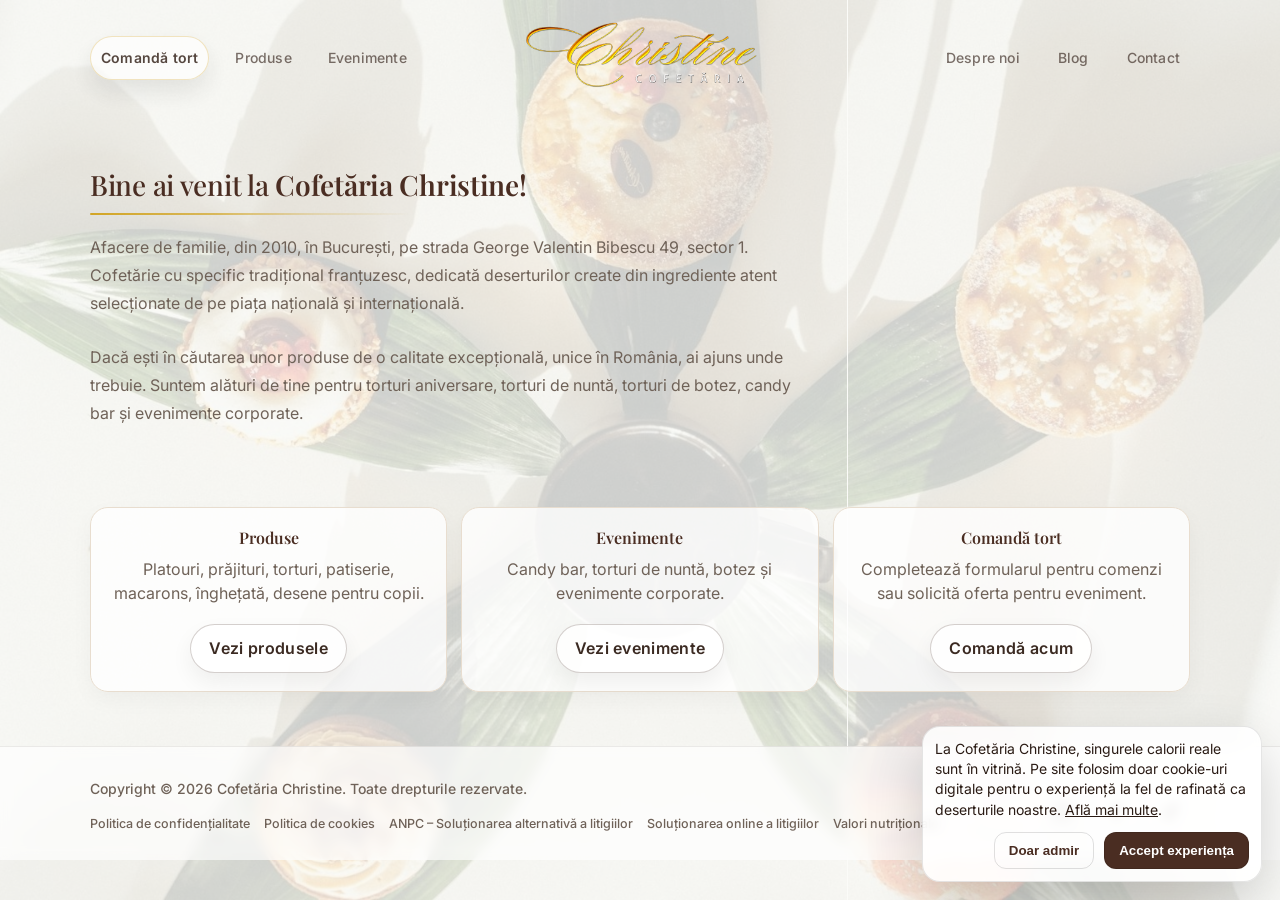
==== commit 175e0963: "fix butoane final produse si evenimente + home" ====
--- a/index.html
+++ b/index.html
@@ -77,14 +77,17 @@
             <span class="intro">Bine ai venit la</span>
             Cofetăria Christine!
           </h1>
+
           <p>
-            Afacere de familie, din 2010, în București, strada George Valentin Bibescu 49, sector 1.
-            <br>
-            Cofetărie cu specific tradițional franțuzesc. <br>
-            Dacă ești în căutare de produse de o calitate excepțională, create din cele mai bune ingrediente de pe piața
-            națională și internațională, unice în România, ai ajuns unde trebuie. <br>
-            Suntem alături de tine pentru torturi aniversare, torturi de nuntă, torturi de botez, candy bar și
-            evenimente corporate.
+            Afacere de familie, din 2010, în București, pe strada George Valentin Bibescu 49, sector 1.
+            Cofetărie cu specific tradițional franțuzesc, dedicată deserturilor create din ingrediente
+            atent selecționate de pe piața națională și internațională.
+          </p>
+
+          <p>
+            Dacă ești în căutarea unor produse de o calitate excepțională, unice în România,
+            ai ajuns unde trebuie. Suntem alături de tine pentru torturi aniversare,
+            torturi de nuntă, torturi de botez, candy bar și evenimente corporate.
           </p>
         </div>
       </div>
--- a/style.css
+++ b/style.css
@@ -284,7 +284,7 @@
 
 .section__head h1,
 .section__head h2 {
-  margin: 0 0 6px;
+  margin: 0 0 40px;
   font-size: 28px;
   letter-spacing: -.01em;
   position: relative;
@@ -1650,4 +1650,15 @@
 body.page-despre-noi footer {
   position: relative;
   z-index: 1;
+}
+
+/* HOME — "Bine ai venit la" mai soft */
+body.page-home .section__head .intro {
+  opacity: 10;
+  /* mai șters */
+  font-weight: 500;
+}
+
+.page-home .hero {
+  padding-bottom: 0px;
 }
--- a/premium-style.css
+++ b/premium-style.css
@@ -922,463 +922,197 @@
 }
 
 /* ==========================================================
-   PRODUSE — Sticky chips (DOAR butoanele, fără bandă)
-   Pune ULTIMUL în premium-style.css
+   SUBMENIU (chips) — Produse + Evenimente (CURAT, IDENTIC)
+   - sticky sub header
+   - fără bandă / fără blur
+   - activ: doar subliniere fină
+   - mobile: 1 rând cu scroll orizontal
    ========================================================== */
 
-/* 0) Offset corect pentru header-ul tău (logo mare) — DOAR pe Produse */
-body.page-produse {
-    --produse-sticky-top: 138px;
-}
-
-/* desktop */
-
-@media (max-width: 980px) {
-    body.page-produse {
-        --produse-sticky-top: 92px;
-    }
-
-    /* mobil */
-}
-
-/* 1) Sticky nu merge dacă un părinte are overflow ascuns — fix local */
-body.page-produse .section,
-body.page-produse .section .container,
-body.page-produse .section__head {
-    overflow: visible !important;
-}
-
-/* 2) Bara cu chips: sticky + TRANSPARENT (fără bandă) */
-body.page-produse .category-nav {
+/* 1) Reglaj simplu: aici controlezi DISTANȚA dintre TITLU și SUBMENIU
+   (în loc să pui margin-bottom pe h2)
+   => crește/scade valoarea asta */
+body.page-produse .section--hero,
+body.page-evenimente .section--hero {
+    padding-bottom: 12px !important;
+    /* <- AICI modifici distanța (ex: 6px / 10px / 18px) */
+}
+
+/* 2) Bara submeniului: sticky, transparent, fără bandă */
+body.page-produse .products-subnav,
+body.page-evenimente .products-subnav {
     position: sticky !important;
-    top: var(--produse-sticky-top) !important;
-    z-index: 2000 !important;
-
-    background: transparent !important;
-    border: 0 !important;
-    box-shadow: none !important;
-
-    padding: 10px 0 14px !important;
-    /* doar spațiu, fără fundal */
-    margin: 18px 0 28px !important;
-
-    display: flex !important;
-    gap: 10px !important;
-    flex-wrap: wrap !important;
-}
-
-/* 3) Ca să nu stea lipită “urât” de header când e sticky */
-body.page-produse .category-nav::before {
-    content: "";
-    position: absolute;
-    inset: -12px 0 auto 0;
-    height: 12px;
-    background: transparent;
-}
-
-/* PRODUSE – elimină banda din spatele chips */
-body.page-produse .section__head {
-    background: transparent !important;
-    border: none !important;
-    box-shadow: none !important;
-    padding-bottom: 0 !important;
-}
-
-/* asigură că nici wrapperul nu are fundal */
-body.page-produse .section__head .category-nav {
-    background: transparent !important;
-}
-
-/* PRODUSE – KILL banda din spatele chips (oricine ar fi vinovatul) */
-body.page-produse .section,
-body.page-produse .section .container,
-body.page-produse .section__head,
-body.page-produse .section__head .category-nav {
+    top: 120px !important;
+    /* tu ai zis că 120px îți e perfect */
+    z-index: 3000 !important;
+
     background: transparent !important;
     border: 0 !important;
     box-shadow: none !important;
     backdrop-filter: none !important;
     -webkit-backdrop-filter: none !important;
-}
-
-/* dacă banda e făcută din pseudo-element */
-body.page-produse .section__head::before,
-body.page-produse .section__head::after,
-body.page-produse .category-nav::before,
-body.page-produse .category-nav::after {
-    content: none !important;
-}
-
-/* PRODUSE — scoate “banda” din HERO (doar pe pagina Produse) */
-body.page-produse .section--hero,
-body.page-produse .section--hero .container,
-body.page-produse .section--hero .section__head {
-    background: transparent !important;
-    border: 0 !important;
-    box-shadow: none !important;
-    backdrop-filter: none !important;
-    -webkit-backdrop-filter: none !important;
-}
-
-/* dacă banda e din pseudo-elemente (super des la “linii”/“benzi”) */
-body.page-produse .section--hero::before,
-body.page-produse .section--hero::after,
-body.page-produse .section--hero .container::before,
-body.page-produse .section--hero .container::after,
-body.page-produse .section--hero .section__head::before,
-body.page-produse .section--hero .section__head::after {
-    content: none !important;
-}
-
-/* ==========================================================
-   PRODUSE — submeniu sticky FĂRĂ bandă (rămân doar chips)
-   ========================================================== */
-body.page-produse .products-subnav,
-body.page-produse .products-subnav .products-subnav__inner {
-    background: transparent !important;
-    border: 0 !important;
-    box-shadow: none !important;
-    backdrop-filter: none !important;
-    -webkit-backdrop-filter: none !important;
-}
-
-/* dacă “banda” vine din pseudo-elemente */
+
+    margin: 0 !important;
+    padding: 0 !important;
+}
+
+/* dacă “banda” venea din pseudo-elemente */
 body.page-produse .products-subnav::before,
 body.page-produse .products-subnav::after,
-body.page-produse .products-subnav .products-subnav__inner::before,
-body.page-produse .products-subnav .products-subnav__inner::after {
+body.page-evenimente .products-subnav::before,
+body.page-evenimente .products-subnav::after {
     content: none !important;
 }
 
-/* sticky corect: să NU intre sub header */
-body.page-produse .products-subnav {
-    position: sticky !important;
-    top: calc(var(--header-offset, 84px) + 10px) !important;
-    /* 10px spațiu sub header */
-    z-index: 200 !important;
-}
-
-/* un pic de aer sub HERO, ca să nu fie lipit */
-body.page-produse .section--hero {
-    padding-bottom: 10px !important;
-}
-
-body.page-produse .products-subnav {
-    margin-top: 10px !important;
-}
-
-/* ==================================================
-   PRODUSE — compactare spații (hero → chips → produse)
-   ================================================== */
-
-/* mai puțin spațiu sub titlul "Produse" */
-body.page-produse .section--hero {
-    padding-bottom: 0px !important;
-}
-
-/* submeniul mai aproape de titlu */
-body.page-produse .products-subnav {
-    margin-top: 0px !important;
-    margin-bottom: 2px !important;
-}
-
-/* prima categorie mai aproape de chips */
-body.page-produse .category {
-    padding-top: 0px !important;
-}
-
-/* PRODUSE — sticky chips: FĂRĂ OPACITATE / FĂRĂ BLUR */
-body.page-produse .products-subnav {
+/* 3) Inner: fără padding extra ca să fie identic */
+body.page-produse .products-subnav__inner,
+body.page-evenimente .products-subnav__inner {
+    padding: 0 !important;
     background: transparent !important;
-    backdrop-filter: none !important;
-    -webkit-backdrop-filter: none !important;
-    border: 0 !important;
+}
+
+/* 4) Rândul de chips (desktop) */
+body.page-produse .products-subnav .category-nav,
+body.page-evenimente .products-subnav .category-nav {
+    display: flex !important;
+    gap: 10px !important;
+    flex-wrap: wrap !important;
+    align-items: center !important;
+
+    /* “aer” mic între bară și restul conținutului */
+    padding: 6px 0 10px !important;
+    margin: 0 !important;
+}
+
+/* 5) Chip (identic pe ambele pagini) */
+body.page-produse .products-subnav .chip,
+body.page-evenimente .products-subnav .chip {
+    display: inline-flex !important;
+    align-items: center !important;
+    justify-content: center !important;
+
+    padding: 9px 14px !important;
+    border-radius: 999px !important;
+
+    border: 1px solid rgba(74, 45, 34, .18) !important;
+    background: rgba(255, 255, 255, .92) !important;
+    /* opac, cum ai vrut */
+    color: var(--text) !important;
+
+    text-decoration: none !important;
+    font-weight: 600 !important;
+
+    /* IMPORTANT: bordura să NU “dispară” la hover */
     box-shadow: none !important;
-}
-
-/* și inner-ul (containerul din subnav) */
-body.page-produse .products-subnav__inner {
-    background: transparent !important;
-}
-
-body.page-produse .chip {
-    background: rgba(255, 255, 255, 0.92) !important;
-    /* sau 1 pentru complet opac */
-}
-
-/* PRODUSE — offset corect pentru ancore (chips menu) */
-body.page-produse .category {
-    scroll-margin-top: 200px;
-}
-
-/* PRODUSE — scoate liniile dintre categorii */
-body.page-produse .category {
-    border: none !important;
-}
-
-body.page-produse .category+.category {
-    border-top: none !important;
-}
-
-/* dacă vine din carduri */
-body.page-produse .product-card__meta {
-    border-top: none !important;
-}
-
-/* ==================================================
-   PRODUSE — linie elegantă fade sub fiecare categorie
-   ================================================== */
-
-body.page-produse .category__head h2 {
-    position: relative;
-    display: inline-block;
-    padding-bottom: 8px;
-}
-
-body.page-produse .category__head h2::after {
-    content: "";
-    position: absolute;
-    left: 0;
-    bottom: 0;
-    width: 120px;
-    height: 2px;
-
-    background: linear-gradient(90deg,
-            var(--gold) 0%,
-            var(--gold) 40%,
-            rgba(210, 162, 37, 0.35) 70%,
-            rgba(210, 162, 37, 0) 100%);
-}
-
-/* ===============================
-   PRODUSE — SUBMENIU MOBIL: 1 RÂND (CIocan)
-   =============================== */
-@media (max-width: 900px) {
-
-    /* bara sticky să fie complet transparentă */
-    body.page-produse .products-subnav {
-        position: sticky;
-        top: 72px;
-        z-index: 3000;
-        background: transparent !important;
-        border: 0 !important;
-        box-shadow: none !important;
-        backdrop-filter: none !important;
-        -webkit-backdrop-filter: none !important;
-    }
-
-    body.page-produse .products-subnav__inner {
-        padding: 6px 0 !important;
-    }
-
-    /* IMPORTANT: nu flex -> 1 linie garantat */
-    body.page-produse .category-nav {
-        display: block !important;
-        white-space: nowrap !important;
-        overflow-x: auto !important;
-        overflow-y: hidden !important;
-        -webkit-overflow-scrolling: touch;
-        padding: 6px 2px 10px !important;
-        scrollbar-width: none;
-    }
-
-    body.page-produse .category-nav::-webkit-scrollbar {
-        display: none;
-    }
-
-    body.page-produse .chip {
-        display: inline-flex !important;
-        vertical-align: middle;
-        white-space: nowrap !important;
-
-        font-size: 12px;
-        padding: 8px 10px;
-        border-radius: 999px;
-
-        margin-right: 10px;
-        /* în loc de gap */
-        max-width: 70vw;
-        overflow: hidden;
-        text-overflow: ellipsis;
-    }
-
-    body.page-produse .chip:last-child {
-        margin-right: 2px;
-    }
-
-    /* ca să nu-ți ajungă titlul lipit sub meniu după click */
-    body.page-produse .category {
-        scroll-margin-top: 150px;
-    }
-}
-
-/* offset pentru scroll din submeniu */
-.page-produse .category {
-    scroll-margin-top: 170px;
-}
-
-.products-subnav .category-nav {
-    scroll-behavior: smooth;
-}
-
-/* Chips active (vizual) */
-.products-subnav .chip.is-active {
-    border-color: rgba(210, 162, 37, .55);
-    box-shadow: 0 10px 24px rgba(16, 10, 6, .10);
-}
-
-/* Submeniul să NU fie opac (cum ai vrut) */
-.products-subnav {
-    background: transparent !important;
-    backdrop-filter: none !important;
-    -webkit-backdrop-filter: none !important;
-    border: 0 !important;
-    box-shadow: none !important;
-}
-
-/* Scroll smooth pentru glisarea submeniului */
-.products-subnav .category-nav {
-    scroll-behavior: smooth;
-    overflow-x: auto;
-    -webkit-overflow-scrolling: touch;
-    scrollbar-width: none;
-}
-
-.products-subnav .category-nav::-webkit-scrollbar {
-    display: none;
-}
-
-/* ================================
-   PRODUSE — chip activ: subliniere fină, fără “inel” gros
-   (desktop + mobile)
-   ================================ */
-
-/* scoatem accentul agresiv (outline / border dublu / shadow) */
-.page-produse .category-nav .chip.is-active {
+
+    transition: transform .18s ease, box-shadow .18s ease, border-color .18s ease !important;
+}
+
+body.page-produse .products-subnav .chip:hover,
+body.page-evenimente .products-subnav .chip:hover {
+    transform: translateY(-1px) !important;
+    border-color: rgba(210, 162, 37, .35) !important;
+    box-shadow: 0 10px 22px rgba(16, 10, 6, .06) !important;
+}
+
+/* 6) Activ: doar subliniere fină (fără “inel” gros / fără glow) */
+body.page-produse .products-subnav .chip.is-active,
+body.page-evenimente .products-subnav .chip.is-active {
     outline: none !important;
     box-shadow: none !important;
-    border-color: rgba(60, 40, 28, 0.22) !important;
-    /* ca restul */
-    position: relative;
-}
-
-/* subliniere “pierdută” (gradient soft) */
-.page-produse .category-nav .chip.is-active::after {
-    content: "";
-    position: absolute;
-    left: 14px;
-    right: 14px;
-    bottom: 6px;
-    height: 2px;
-    border-radius: 999px;
+    border-color: rgba(74, 45, 34, .18) !important;
+    position: relative !important;
+    font-weight: 650 !important;
+}
+
+body.page-produse .products-subnav .chip.is-active::after,
+body.page-evenimente .products-subnav .chip.is-active::after {
+    content: "" !important;
+    position: absolute !important;
+    left: 14px !important;
+    right: 14px !important;
+    bottom: 6px !important;
+    height: 2px !important;
+    border-radius: 999px !important;
+
     background: linear-gradient(90deg,
             rgba(210, 162, 37, 0) 0%,
             rgba(210, 162, 37, .55) 35%,
             rgba(210, 162, 37, .55) 65%,
-            rgba(210, 162, 37, 0) 100%);
-    opacity: .85;
-}
-
-/* opțional: un mic “boost” de text, dar fără bold agresiv */
-.page-produse .category-nav .chip.is-active {
-    font-weight: 650;
-    /* în loc de 800 */
-}
-
-/* HOME – reduce spațiul dintre text și carduri */
-.page-home .section {
-    padding: 24px 0;
-}
-
-/* HOME – distanță mai mare sub titlu */
-.page-home .section__head h1 {
-    margin-bottom: 36px;
-}
-
-/* Intro (default: text normal, fără animație) */
-.section__head .intro {
-    display: inline-block;
-    white-space: nowrap;
-    margin-right: 6px;
-    font-weight: 400;
-    opacity: .85;
-
-    overflow: visible;
-    max-width: none;
-    border-right: 0;
-}
-
-/* HOME — HERO premium (fără animații) */
+            rgba(210, 162, 37, 0) 100%) !important;
+    opacity: .85 !important;
+}
+
+/* 7) Click pe butoane / ancore: să NU intre sub header + submeniu */
+body.page-produse section[id],
+body.page-produse .category[id],
+body.page-evenimente section[id],
+body.page-evenimente .category[id] {
+    scroll-margin-top: 200px !important;
+    /* dacă ți-e prea mult: 180 / 190 */
+}
+
+/* 8) Scoate liniile dintre categorii (dacă există) */
+body.page-produse .category,
+body.page-evenimente .category {
+    border: none !important;
+}
+
+/* 9) Mobile: 1 rând cu scroll orizontal */
+@media (max-width: 900px) {
+
+    body.page-produse .products-subnav,
+    body.page-evenimente .products-subnav {
+        top: 100px !important;
+    }
+
+    body.page-produse .products-subnav .category-nav,
+    body.page-evenimente .products-subnav .category-nav {
+        flex-wrap: nowrap !important;
+        overflow-x: auto !important;
+        overflow-y: hidden !important;
+        -webkit-overflow-scrolling: touch !important;
+        scrollbar-width: none !important;
+    }
+
+    body.page-produse .products-subnav .category-nav::-webkit-scrollbar,
+    body.page-evenimente .products-subnav .category-nav::-webkit-scrollbar {
+        display: none !important;
+    }
+
+    body.page-produse .products-subnav .chip,
+    body.page-evenimente .products-subnav .chip {
+        white-space: nowrap !important;
+    }
+}
+
+/* =========================
+   HOME (index) — REPAIR ONLY
+   pune ULTIMUL în premium-style.css
+   ========================= */
+
 body.page-home .section__head {
     max-width: 760px;
-    /* nu mai e lat cât containerul => arată editorial */
 }
 
 body.page-home .section__head h1 {
-    margin-bottom: 18px;
-    /* spațiu frumos între titlu și text */
+    margin: 0 0 18px;
+    /* distanța sub titlu */
+    padding-bottom: 14px;
+    /* păstrează linia */
 }
 
 body.page-home .section__head p {
-    margin-top: 0;
+    margin: 0 0 26px;
+    /* “aerisirea” textului */
+    line-height: 1.75;
     max-width: 72ch;
-    /* rânduri elegante, nu foarte lungi */
-    line-height: 1.7;
-}
-
-/* Background texturat pentru paginile principale */
-body.page-produse,
-body.page-evenimente,
-body.page-comanda {
-    background: #fbf3e8 url("assets/img/bg-paper.jpg") repeat;
-}
-
-body.page-produse .products-subnav,
-body.page-evenimente .products-subnav {
-    margin-top: 0px;
-}
-
-/* ==================================================
-   TITLURI SUBLINIATE (fade) — Produse + Evenimente
-   (pune ULTIMUL în premium-style.css)
-   ================================================== */
-
-/* 1) Dăm ancoră corectă titlurilor (ALT-FEL linia poate “fugi”) */
-body.page-produse .category__head h2,
-body.page-produse .category__head h3,
-body.page-evenimente .category__head h2,
-body.page-evenimente .category__head h3 {
-    position: relative;
-    display: inline-block;
-    padding-bottom: 10px;
-    /* ajustezi 8–12px cum îți place */
-}
-
-/* 2) Linia “pierdută” */
-body.page-produse .category__head h2::after,
-body.page-produse .category__head h3::after,
-body.page-evenimente .category__head h2::after,
-body.page-evenimente .category__head h3::after {
-    content: "";
-    position: absolute;
-    left: 0;
-    bottom: 0;
-
-    width: 140px;
-    /* poți 120 / 140 / 160 */
-    height: 2px;
-
-    background: linear-gradient(90deg,
-            var(--gold) 0%,
-            rgba(210, 162, 37, 0.70) 45%,
-            rgba(210, 162, 37, 0.25) 75%,
-            rgba(210, 162, 37, 0) 100%);
-    opacity: .8;
-    border-radius: 2px;
-    pointer-events: none;
-}
-
-/* Evenimente – elimină liniile dintre categorii */
-body.page-evenimente .category {
-    border-top: none;
+    /* text mai “organizat” */
+}
+
+/* dacă ai vrut “Bine ai venit la” mai soft */
+body.page-home .h1-soft {
+    opacity: .72;
+    font-weight: 500;
+    filter: blur(.35px);
 }
